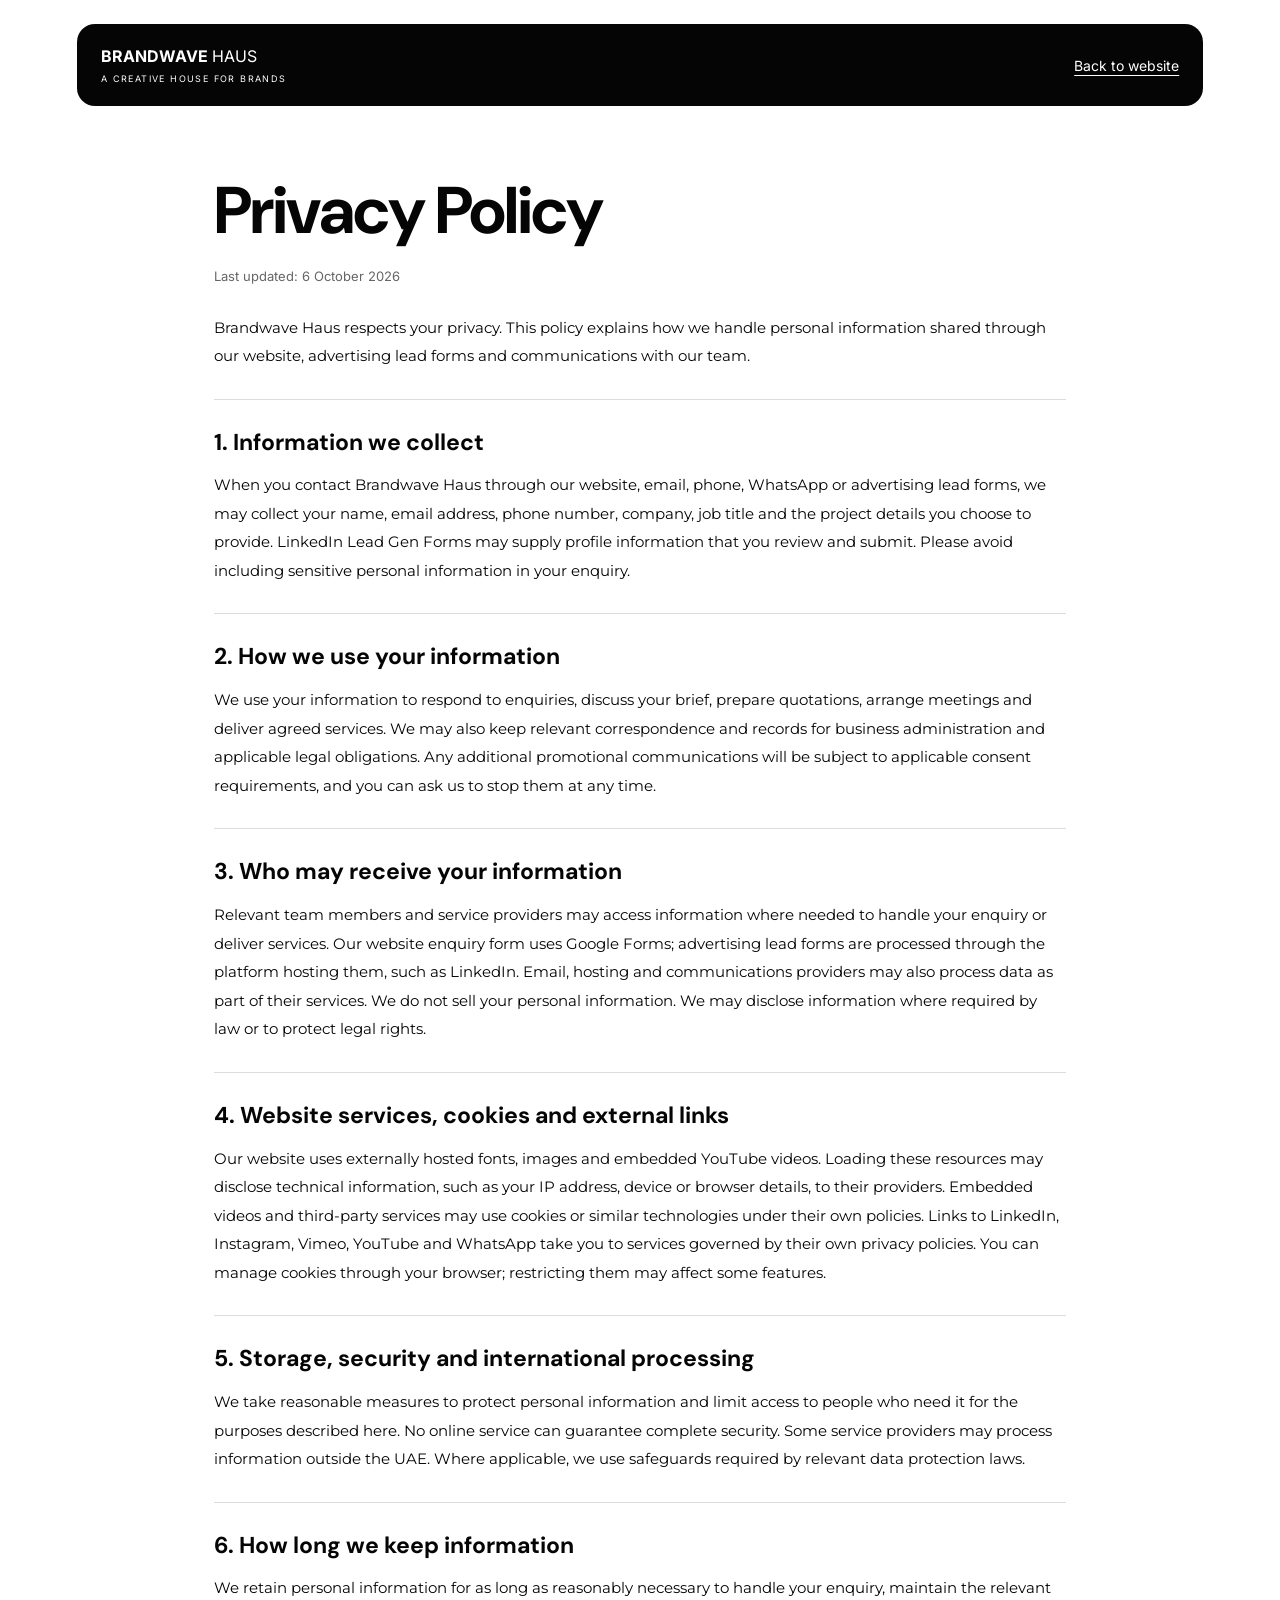
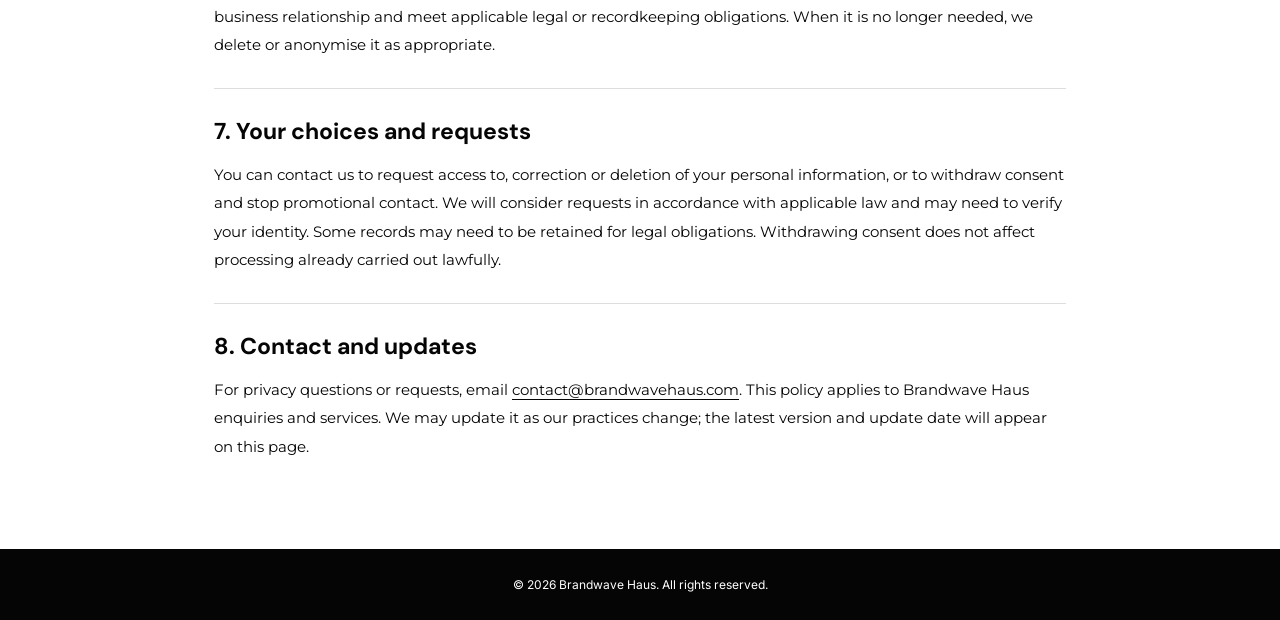
==== index.html @ ccf9bdff "Add files via upload" ====
<!DOCTYPE html><html lang="en"><head><meta charset="utf-8"><meta name="viewport" content="width=device-width,initial-scale=1"><meta name="description" content="How Brandwave Haus handles website enquiries and advertising lead form information."><meta name="referrer" content="strict-origin-when-cross-origin"><title>Privacy Policy | Brandwave Haus</title><link rel="canonical" href="https://www.brandwavehaus.com/privacy-policy/"><link href="https://fonts.googleapis.com/css2?family=DM+Sans:wght@400;500;700&family=Inter:wght@400;500&family=Montserrat:wght@400&display=swap" rel="stylesheet"><style>*{box-sizing:border-box}body{margin:0;background:#fff;color:#050505;font-family:Montserrat,Arial,sans-serif}header{padding:24px clamp(20px,6vw,100px)}.bar{display:flex;justify-content:space-between;align-items:center;gap:20px;background:#050505;color:white;border-radius:18px;padding:22px 24px}a{color:inherit;text-underline-offset:4px}a:focus-visible{outline:2px solid currentColor;outline-offset:5px}.brand{text-decoration:none;font-family:Inter,Arial,sans-serif;white-space:nowrap}.tag{display:block;font-size:9px;letter-spacing:1.4px;margin-top:7px}.back{font:400 14px Inter,Arial,sans-serif}main{max-width:900px;padding:45px 24px 70px;margin:auto}h1,h2{font-family:'DM Sans',Arial,sans-serif}h1{font-size:clamp(38px,7vw,66px);line-height:1.1;margin:0 0 20px;letter-spacing:-2px}h2{font-size:23px;line-height:1.3;margin:0 0 14px}p{font-size:15px;line-height:1.9;margin:0 0 18px}.date{font:400 13px Inter,Arial,sans-serif;color:#666;margin-bottom:30px}section{border-top:1px solid #ddd;padding-top:28px;margin-top:28px}footer{background:#050505;color:white;padding:28px 24px;text-align:center;font:400 12px Inter,Arial,sans-serif}@media(max-width:480px){.bar{padding:18px 16px;align-items:flex-start}.brand{font-size:14px}.tag{font-size:7px;letter-spacing:.6px}.back{font-size:12px;max-width:70px}main{padding-top:30px}h2{font-size:21px}}</style></head><body><header><div class="bar"><a class="brand" href="/"><strong>BRANDWAVE</strong> HAUS<span class="tag">A CREATIVE HOUSE FOR BRANDS</span></a><a class="back" href="/">Back to website</a></div></header><main><h1>Privacy Policy</h1><p class="date">Last updated: 6 October 2026</p><p>Brandwave Haus respects your privacy. This policy explains how we handle personal information shared through our website, advertising lead forms and communications with our team.</p><section><h2>1. Information we collect</h2><p>When you contact Brandwave Haus through our website, email, phone, WhatsApp or advertising lead forms, we may collect your name, email address, phone number, company, job title and the project details you choose to provide. LinkedIn Lead Gen Forms may supply profile information that you review and submit. Please avoid including sensitive personal information in your enquiry.</p></section>
<section><h2>2. How we use your information</h2><p>We use your information to respond to enquiries, discuss your brief, prepare quotations, arrange meetings and deliver agreed services. We may also keep relevant correspondence and records for business administration and applicable legal obligations. Any additional promotional communications will be subject to applicable consent requirements, and you can ask us to stop them at any time.</p></section>
<section><h2>3. Who may receive your information</h2><p>Relevant team members and service providers may access information where needed to handle your enquiry or deliver services. Our website enquiry form uses Google Forms; advertising lead forms are processed through the platform hosting them, such as LinkedIn. Email, hosting and communications providers may also process data as part of their services. We do not sell your personal information. We may disclose information where required by law or to protect legal rights.</p></section>
<section><h2>4. Website services, cookies and external links</h2><p>Our website uses externally hosted fonts, images and embedded YouTube videos. Loading these resources may disclose technical information, such as your IP address, device or browser details, to their providers. Embedded videos and third-party services may use cookies or similar technologies under their own policies. Links to LinkedIn, Instagram, Vimeo, YouTube and WhatsApp take you to services governed by their own privacy policies. You can manage cookies through your browser; restricting them may affect some features.</p></section>
<section><h2>5. Storage, security and international processing</h2><p>We take reasonable measures to protect personal information and limit access to people who need it for the purposes described here. No online service can guarantee complete security. Some service providers may process information outside the UAE. Where applicable, we use safeguards required by relevant data protection laws.</p></section>
<section><h2>6. How long we keep information</h2><p>We retain personal information for as long as reasonably necessary to handle your enquiry, maintain the relevant business relationship and meet applicable legal or recordkeeping obligations. When it is no longer needed, we delete or anonymise it as appropriate.</p></section>
<section><h2>7. Your choices and requests</h2><p>You can contact us to request access to, correction or deletion of your personal information, or to withdraw consent and stop promotional contact. We will consider requests in accordance with applicable law and may need to verify your identity. Some records may need to be retained for legal obligations. Withdrawing consent does not affect processing already carried out lawfully.</p></section>
<section><h2>8. Contact and updates</h2><p>For privacy questions or requests, email <a href="mailto:contact@brandwavehaus.com">contact@brandwavehaus.com</a>. This policy applies to Brandwave Haus enquiries and services. We may update it as our practices change; the latest version and update date will appear on this page.</p></section></main><footer>© 2026 Brandwave Haus. All rights reserved.</footer></body></html>
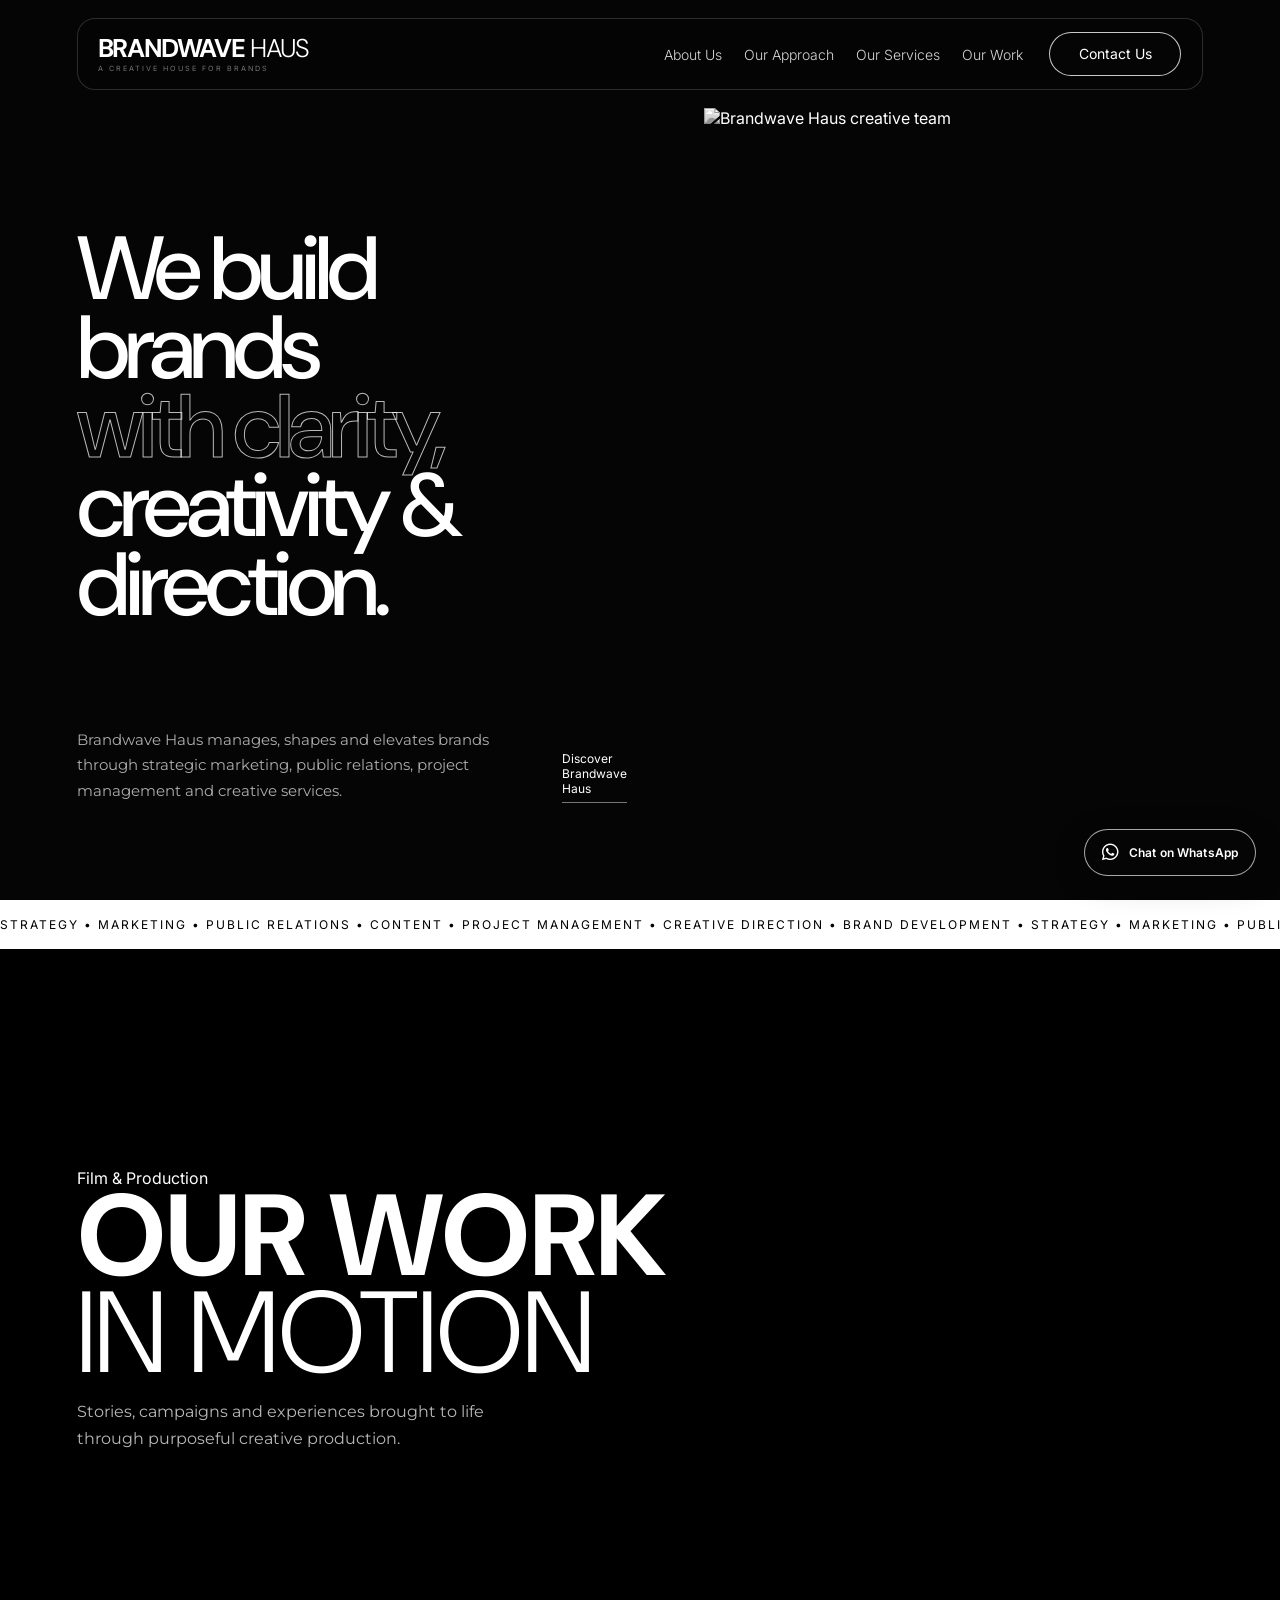
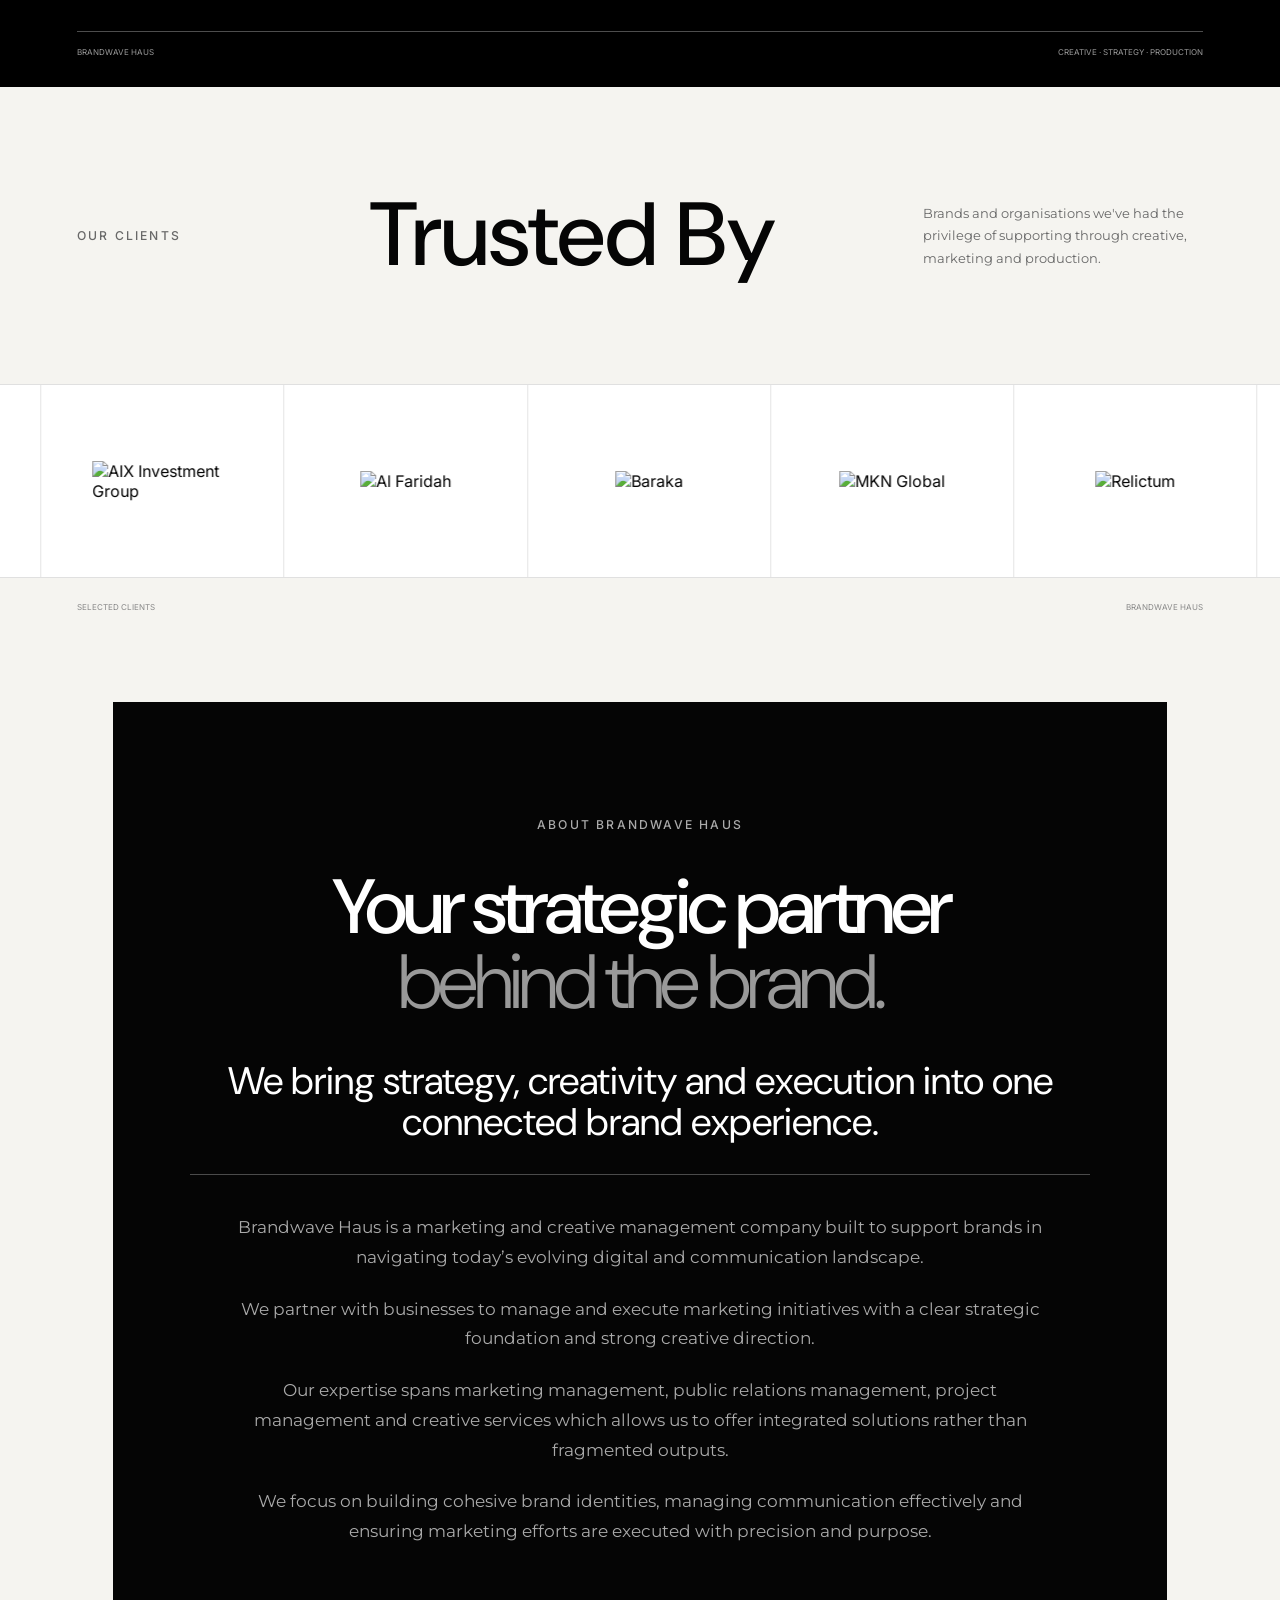
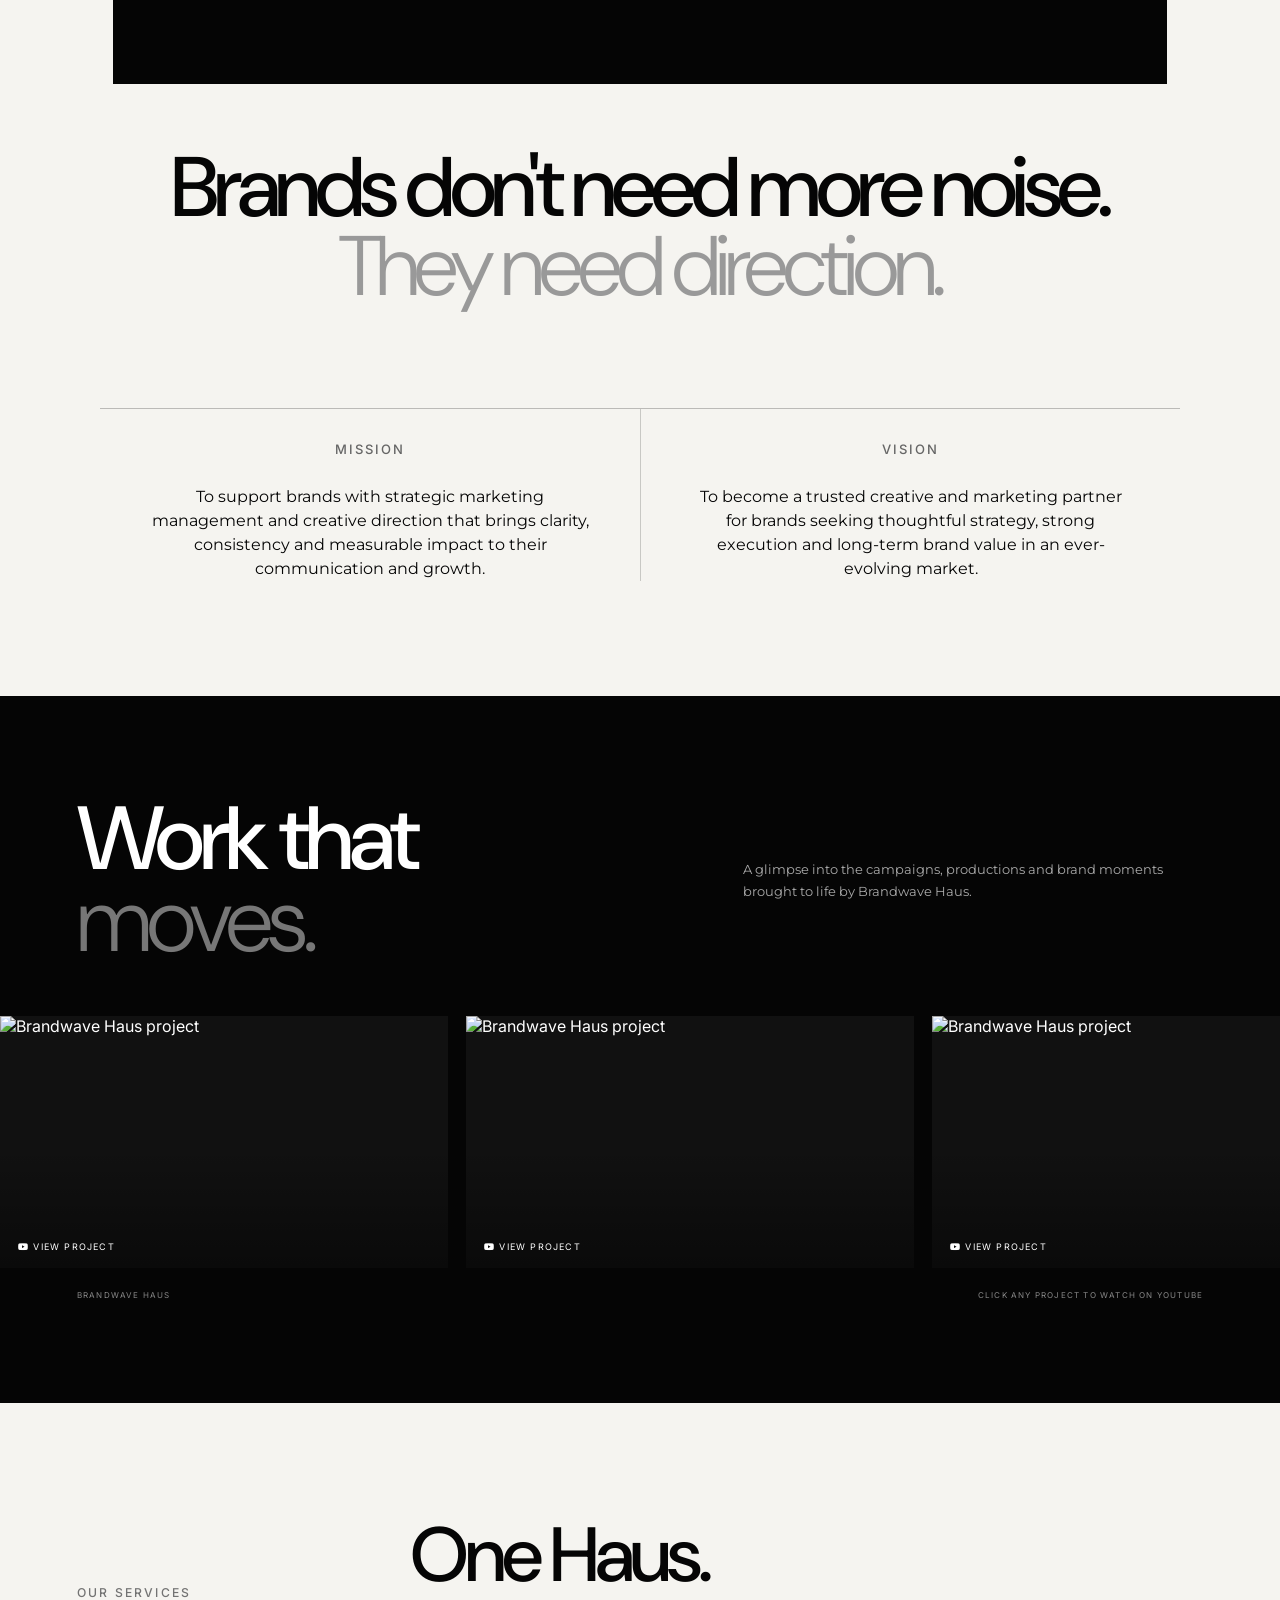
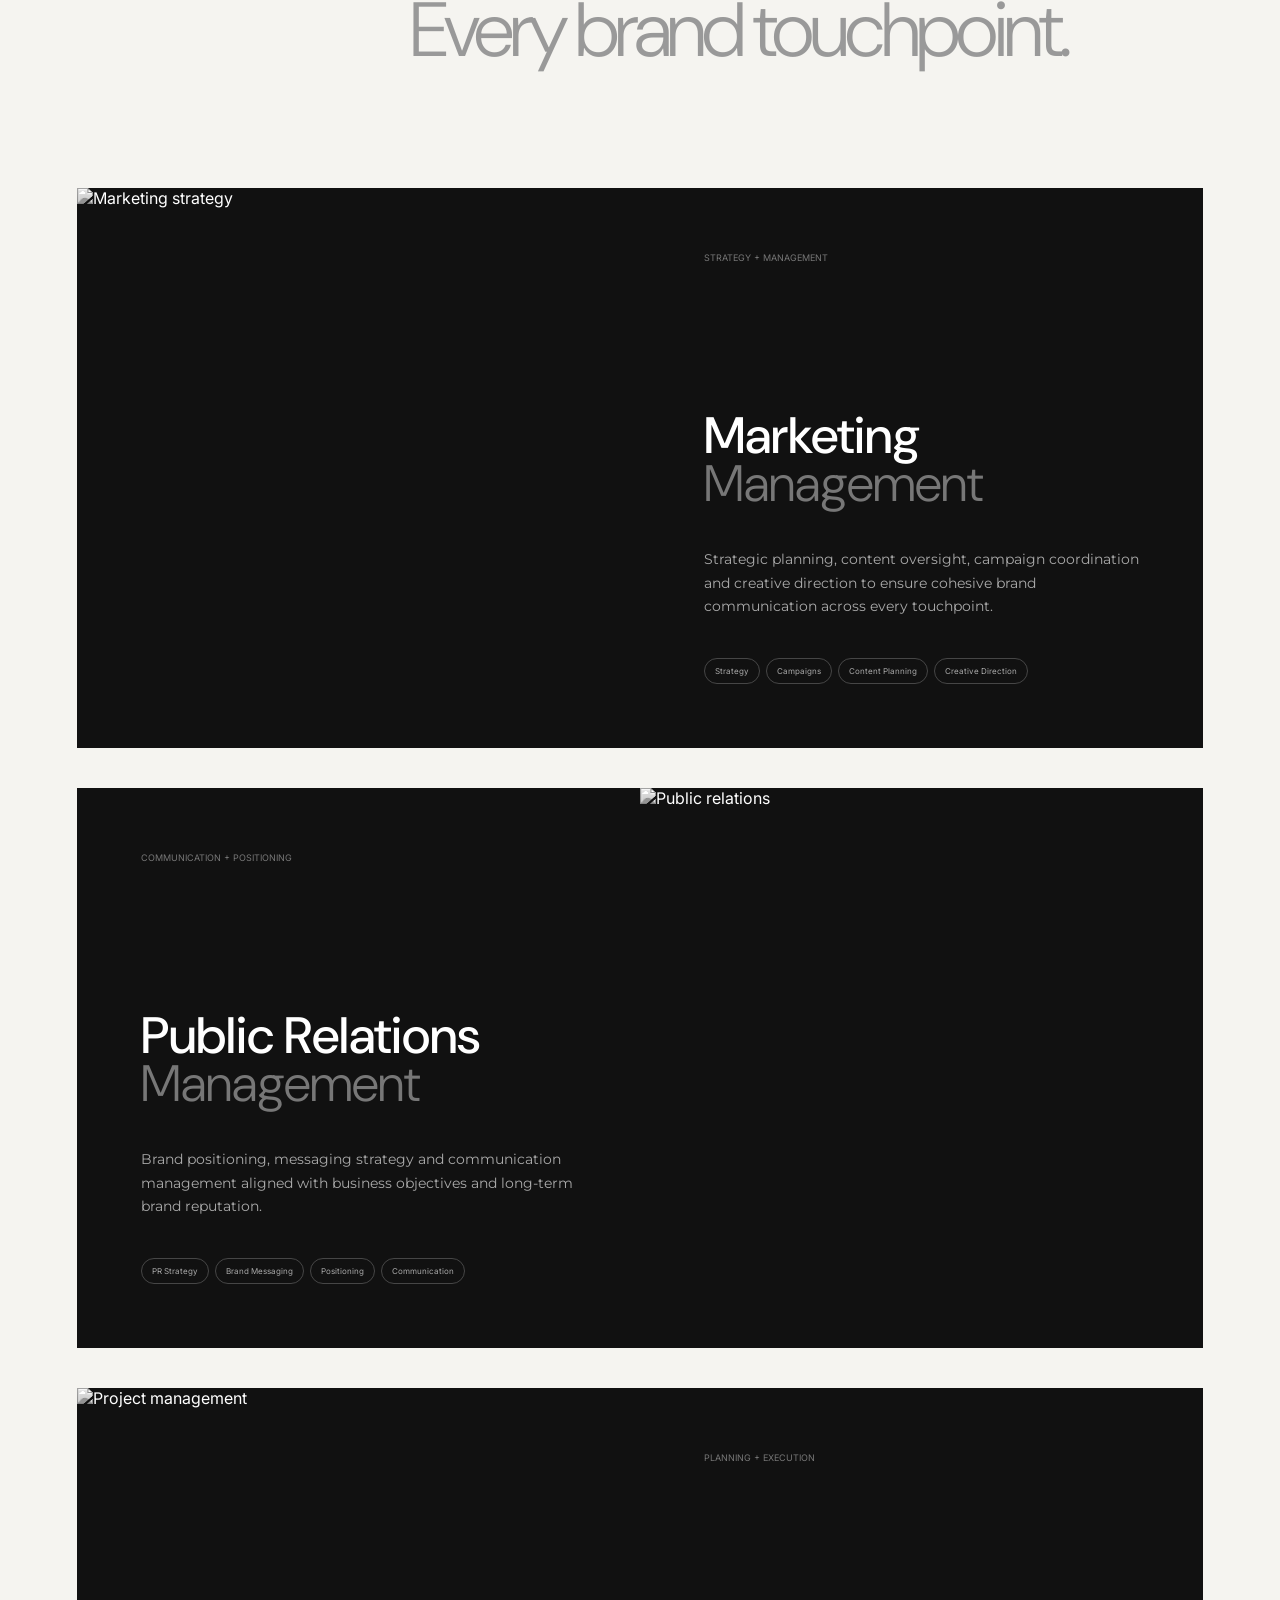
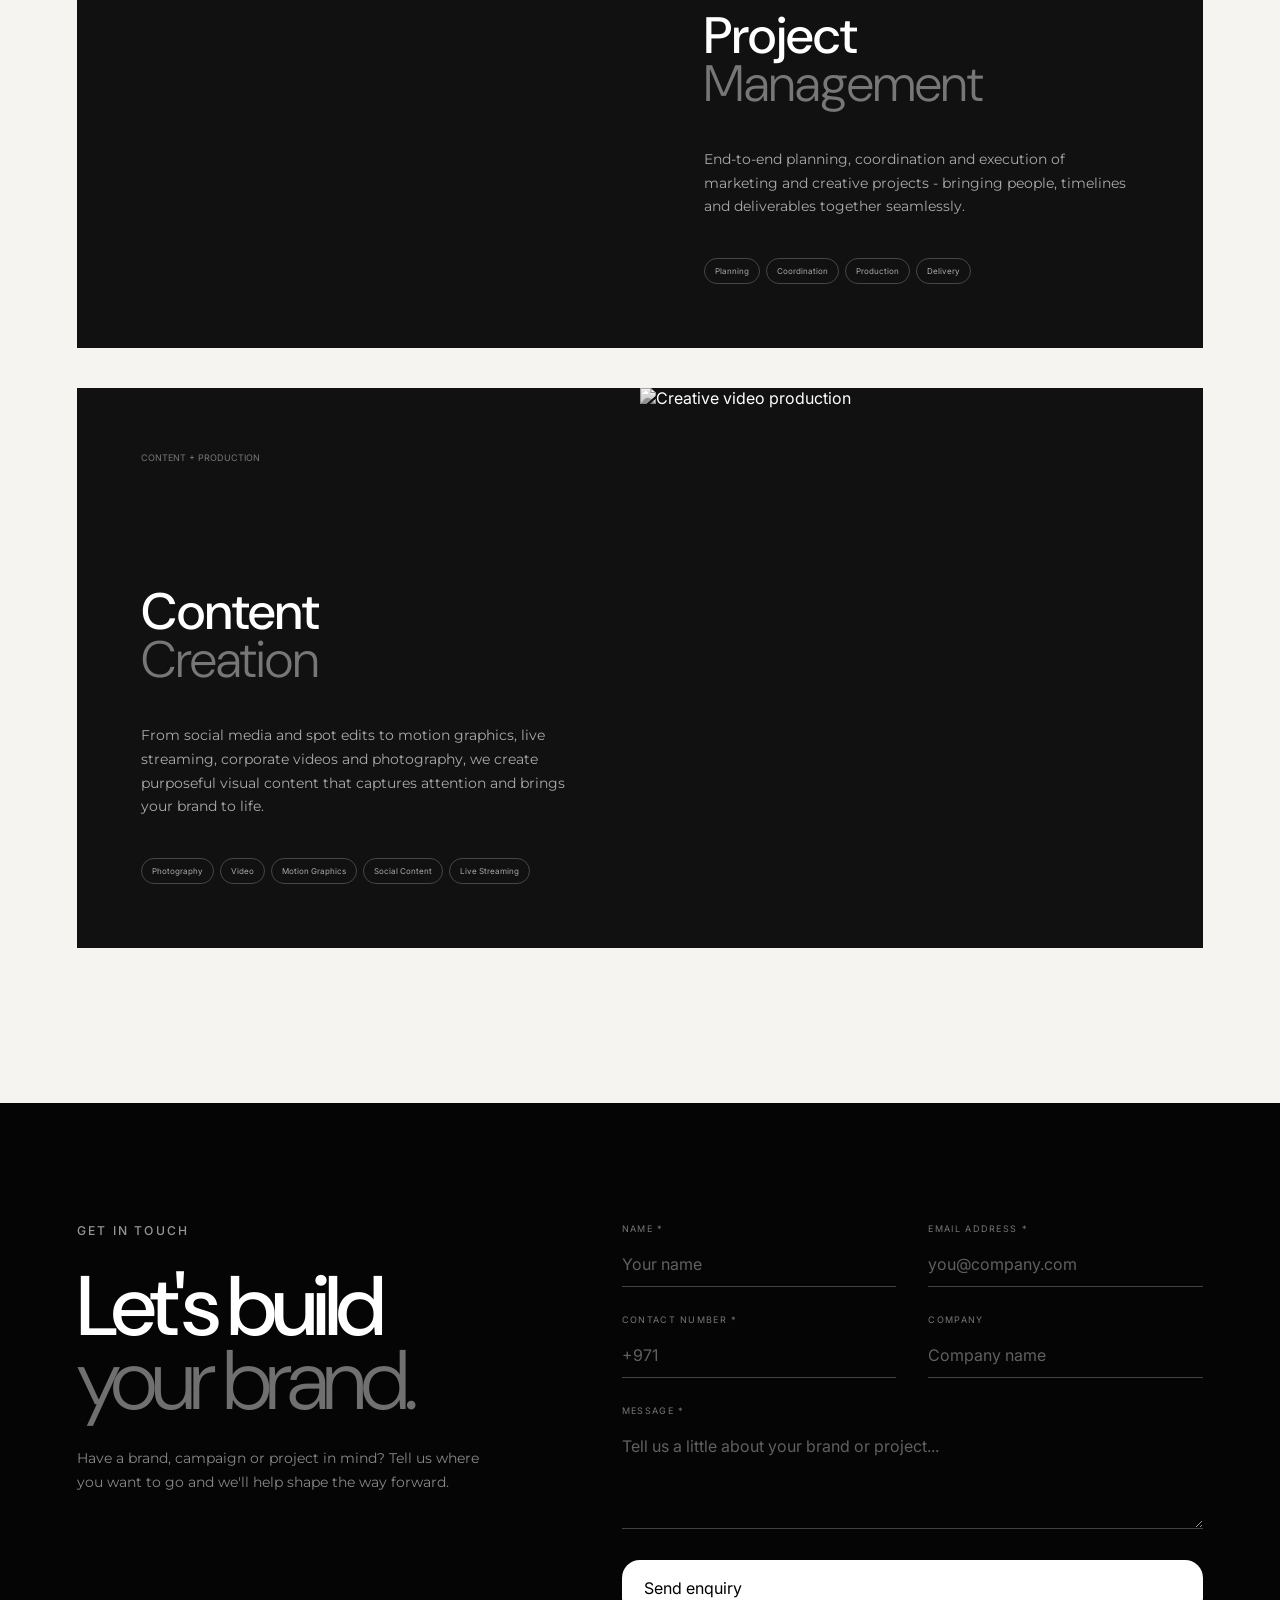
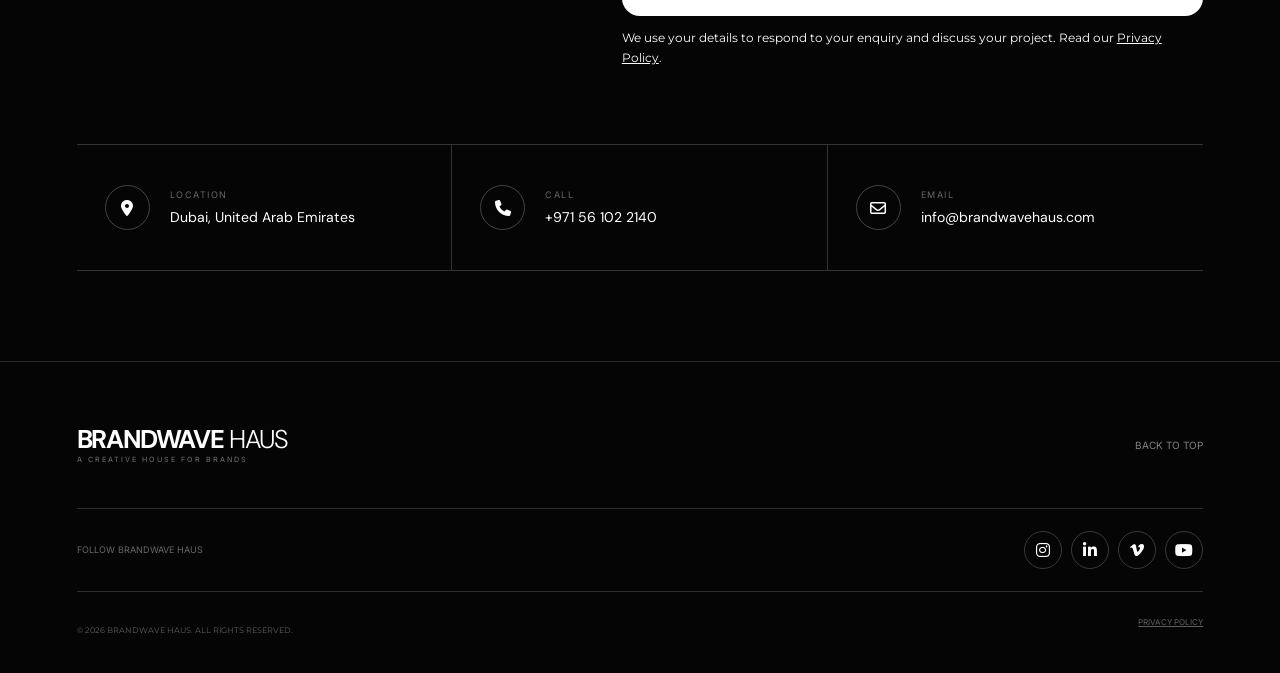
==== commit 4ec881d7: "Add files via upload" ====
--- a/index.html
+++ b/index.html
@@ -1,8 +1,1776 @@
-<!DOCTYPE html><html lang="en"><head><meta charset="utf-8"><meta name="viewport" content="width=device-width,initial-scale=1"><meta name="description" content="How Brandwave Haus handles website enquiries and advertising lead form information."><meta name="referrer" content="strict-origin-when-cross-origin"><title>Privacy Policy | Brandwave Haus</title><link rel="canonical" href="https://www.brandwavehaus.com/privacy-policy/"><link href="https://fonts.googleapis.com/css2?family=DM+Sans:wght@400;500;700&family=Inter:wght@400;500&family=Montserrat:wght@400&display=swap" rel="stylesheet"><style>*{box-sizing:border-box}body{margin:0;background:#fff;color:#050505;font-family:Montserrat,Arial,sans-serif}header{padding:24px clamp(20px,6vw,100px)}.bar{display:flex;justify-content:space-between;align-items:center;gap:20px;background:#050505;color:white;border-radius:18px;padding:22px 24px}a{color:inherit;text-underline-offset:4px}a:focus-visible{outline:2px solid currentColor;outline-offset:5px}.brand{text-decoration:none;font-family:Inter,Arial,sans-serif;white-space:nowrap}.tag{display:block;font-size:9px;letter-spacing:1.4px;margin-top:7px}.back{font:400 14px Inter,Arial,sans-serif}main{max-width:900px;padding:45px 24px 70px;margin:auto}h1,h2{font-family:'DM Sans',Arial,sans-serif}h1{font-size:clamp(38px,7vw,66px);line-height:1.1;margin:0 0 20px;letter-spacing:-2px}h2{font-size:23px;line-height:1.3;margin:0 0 14px}p{font-size:15px;line-height:1.9;margin:0 0 18px}.date{font:400 13px Inter,Arial,sans-serif;color:#666;margin-bottom:30px}section{border-top:1px solid #ddd;padding-top:28px;margin-top:28px}footer{background:#050505;color:white;padding:28px 24px;text-align:center;font:400 12px Inter,Arial,sans-serif}@media(max-width:480px){.bar{padding:18px 16px;align-items:flex-start}.brand{font-size:14px}.tag{font-size:7px;letter-spacing:.6px}.back{font-size:12px;max-width:70px}main{padding-top:30px}h2{font-size:21px}}</style></head><body><header><div class="bar"><a class="brand" href="/"><strong>BRANDWAVE</strong> HAUS<span class="tag">A CREATIVE HOUSE FOR BRANDS</span></a><a class="back" href="/">Back to website</a></div></header><main><h1>Privacy Policy</h1><p class="date">Last updated: 6 October 2026</p><p>Brandwave Haus respects your privacy. This policy explains how we handle personal information shared through our website, advertising lead forms and communications with our team.</p><section><h2>1. Information we collect</h2><p>When you contact Brandwave Haus through our website, email, phone, WhatsApp or advertising lead forms, we may collect your name, email address, phone number, company, job title and the project details you choose to provide. LinkedIn Lead Gen Forms may supply profile information that you review and submit. Please avoid including sensitive personal information in your enquiry.</p></section>
-<section><h2>2. How we use your information</h2><p>We use your information to respond to enquiries, discuss your brief, prepare quotations, arrange meetings and deliver agreed services. We may also keep relevant correspondence and records for business administration and applicable legal obligations. Any additional promotional communications will be subject to applicable consent requirements, and you can ask us to stop them at any time.</p></section>
-<section><h2>3. Who may receive your information</h2><p>Relevant team members and service providers may access information where needed to handle your enquiry or deliver services. Our website enquiry form uses Google Forms; advertising lead forms are processed through the platform hosting them, such as LinkedIn. Email, hosting and communications providers may also process data as part of their services. We do not sell your personal information. We may disclose information where required by law or to protect legal rights.</p></section>
-<section><h2>4. Website services, cookies and external links</h2><p>Our website uses externally hosted fonts, images and embedded YouTube videos. Loading these resources may disclose technical information, such as your IP address, device or browser details, to their providers. Embedded videos and third-party services may use cookies or similar technologies under their own policies. Links to LinkedIn, Instagram, Vimeo, YouTube and WhatsApp take you to services governed by their own privacy policies. You can manage cookies through your browser; restricting them may affect some features.</p></section>
-<section><h2>5. Storage, security and international processing</h2><p>We take reasonable measures to protect personal information and limit access to people who need it for the purposes described here. No online service can guarantee complete security. Some service providers may process information outside the UAE. Where applicable, we use safeguards required by relevant data protection laws.</p></section>
-<section><h2>6. How long we keep information</h2><p>We retain personal information for as long as reasonably necessary to handle your enquiry, maintain the relevant business relationship and meet applicable legal or recordkeeping obligations. When it is no longer needed, we delete or anonymise it as appropriate.</p></section>
-<section><h2>7. Your choices and requests</h2><p>You can contact us to request access to, correction or deletion of your personal information, or to withdraw consent and stop promotional contact. We will consider requests in accordance with applicable law and may need to verify your identity. Some records may need to be retained for legal obligations. Withdrawing consent does not affect processing already carried out lawfully.</p></section>
-<section><h2>8. Contact and updates</h2><p>For privacy questions or requests, email <a href="mailto:contact@brandwavehaus.com">contact@brandwavehaus.com</a>. This policy applies to Brandwave Haus enquiries and services. We may update it as our practices change; the latest version and update date will appear on this page.</p></section></main><footer>© 2026 Brandwave Haus. All rights reserved.</footer></body></html>+<!DOCTYPE html>
+<html lang="en">
+
+  <head>
+    <meta charset="UTF-8">
+    <title>Brandwave Haus | A Creative House for Brands</title>
+    <meta name="viewport" content="width=device-width, initial-scale=1">
+    <meta name="referrer" content="strict-origin-when-cross-origin">
+    <meta name="description" content="Brandwave Haus brings strategic marketing, public relations, project management and creative production together in Dubai.">
+    <link rel="stylesheet" href="./style.css">
+
+  </head>
+    
+  <body>
+  <!-- =========================================================
+     BRANDWAVE HAUS
+     UPDATED FLOW
+========================================================= -->
+
+<link
+  rel="stylesheet"
+  href="https://cdnjs.cloudflare.com/ajax/libs/font-awesome/6.7.2/css/all.min.css"
+/>
+
+<link rel="preconnect" href="https://fonts.googleapis.com">
+<link rel="preconnect" href="https://fonts.gstatic.com" crossorigin>
+
+<link
+  href="https://fonts.googleapis.com/css2?family=DM+Sans:wght@300;400;500;600;700&family=Inter:wght@300;400;500;600&family=Montserrat:wght@300;400;700&display=swap"
+  rel="stylesheet"
+/>
+
+
+<header class="site-header">
+
+  <div class="nav-shell">
+
+    <a class="brand" href="#home">
+
+      <span class="brand-name">
+        <strong>BRANDWAVE</strong>
+        <span>HAUS</span>
+      </span>
+
+      <span class="brand-tagline">
+        A CREATIVE HOUSE FOR BRANDS
+      </span>
+
+    </a>
+
+
+    <input
+      type="checkbox"
+      id="nav-toggle"
+      class="nav-toggle"
+    >
+
+
+    <label
+      for="nav-toggle"
+      class="nav-button" role="button" tabindex="0" aria-label="Toggle navigation" aria-controls="main-navigation" aria-expanded="false"
+    >
+      <span></span>
+      <span></span>
+    </label>
+
+
+    <nav class="main-nav" id="main-navigation" aria-label="Main navigation">
+
+      <a href="#about">About Us</a>
+      <a href="#approach">Our Approach</a>
+      <a href="#services">Our Services</a>
+      <a href="#work">Our Work</a>
+
+      <a href="#contact" class="nav-cta">
+        Contact Us
+      </a>
+
+    </nav>
+
+  </div>
+
+</header>
+
+
+<main>
+
+
+<!-- =========================================================
+     HERO
+========================================================= -->
+
+<section class="hero" id="home">
+
+  <div class="hero-grid">
+
+    <div class="hero-copy">
+
+      <h1>
+
+        We build brands
+
+        <span class="outline-word">
+          with clarity,
+        </span>
+
+        creativity & direction.
+
+      </h1>
+
+
+      <div class="hero-bottom">
+
+        <p>
+          Brandwave Haus manages, shapes and elevates brands
+          through strategic marketing, public relations,
+          project management and creative services.
+        </p>
+
+
+        <a href="#about" class="text-link">
+          Discover Brandwave Haus
+        </a>
+
+      </div>
+
+    </div>
+
+
+    <div class="hero-visual">
+
+      <img
+        src="https://user34551.na.imgto.link/public/20260921/screenshot-2026-09-09-at-3-56-36-pm.avif"
+        alt="Brandwave Haus creative team"
+      >
+
+
+      
+
+    </div>
+
+  </div>
+
+
+  <div class="hero-marquee">
+
+    <div class="marquee-track">
+
+      STRATEGY • MARKETING • PUBLIC RELATIONS • CONTENT •
+      PROJECT MANAGEMENT • CREATIVE DIRECTION • BRAND DEVELOPMENT •
+      STRATEGY • MARKETING • PUBLIC RELATIONS • CONTENT •
+      PROJECT MANAGEMENT • CREATIVE DIRECTION • BRAND DEVELOPMENT •
+
+    </div>
+
+  </div>
+
+</section>
+
+
+<!-- =========================================================
+     WORK THAT MOVES
+========================================================= -->
+
+<section class="youtube-showcase" id="work-that-moves">
+
+  <div class="youtube-showcase-heading">
+
+    <div>
+
+      <h2>
+        Work that
+        <span>moves.</span>
+      </h2>
+
+    </div>
+
+
+    <p>
+      A glimpse into the campaigns, productions and brand
+      moments brought to life by Brandwave Haus.
+    </p>
+
+  </div>
+
+
+  <div class="youtube-carousel">
+
+    <div class="youtube-track">
+
+
+      <a
+        class="youtube-card"
+        href="https://www.youtube.com/watch?v=s_jIQGgLkqw"
+        target="_blank"
+        rel="noopener noreferrer"
+      >
+        <img
+          src="https://i.ytimg.com/vi/s_jIQGgLkqw/maxresdefault.jpg"
+          alt="Brandwave Haus project"
+        >
+        <span class="youtube-play-hint">
+          <i class="fa-brands fa-youtube"></i>
+          View Project
+        </span>
+      </a>
+
+
+      <a
+        class="youtube-card"
+        href="https://www.youtube.com/watch?v=k8FMybLJoVU"
+        target="_blank"
+        rel="noopener noreferrer"
+      >
+        <img
+          src="https://i.ytimg.com/vi/k8FMybLJoVU/maxresdefault.jpg"
+          alt="Brandwave Haus project"
+        >
+        <span class="youtube-play-hint">
+          <i class="fa-brands fa-youtube"></i>
+          View Project
+        </span>
+      </a>
+
+
+      <a
+        class="youtube-card"
+        href="https://www.youtube.com/watch?v=SzWGiMlw9vs"
+        target="_blank"
+        rel="noopener noreferrer"
+      >
+        <img
+          src="https://i.ytimg.com/vi/SzWGiMlw9vs/maxresdefault.jpg"
+          alt="Brandwave Haus project"
+        >
+        <span class="youtube-play-hint">
+          <i class="fa-brands fa-youtube"></i>
+          View Project
+        </span>
+      </a>
+
+
+      <a
+        class="youtube-card"
+        href="https://www.youtube.com/watch?v=hh5cMMWTzuU"
+        target="_blank"
+        rel="noopener noreferrer"
+      >
+        <img
+          src="https://i.ytimg.com/vi/hh5cMMWTzuU/maxresdefault.jpg"
+          alt="Brandwave Haus project"
+        >
+        <span class="youtube-play-hint">
+          <i class="fa-brands fa-youtube"></i>
+          View Project
+        </span>
+      </a>
+
+
+      <a
+        class="youtube-card"
+        href="https://www.youtube.com/watch?v=u1WVA97LZF8"
+        target="_blank"
+        rel="noopener noreferrer"
+      >
+        <img
+          src="https://i.ytimg.com/vi/u1WVA97LZF8/maxresdefault.jpg"
+          alt="Brandwave Haus project"
+        >
+        <span class="youtube-play-hint">
+          <i class="fa-brands fa-youtube"></i>
+          View Project
+        </span>
+      </a>
+
+
+      <a
+        class="youtube-card"
+        href="https://www.youtube.com/watch?v=9B4umKSk0-g"
+        target="_blank"
+        rel="noopener noreferrer"
+      >
+        <img
+          src="https://i.ytimg.com/vi/9B4umKSk0-g/maxresdefault.jpg"
+          alt="Brandwave Haus project"
+        >
+        <span class="youtube-play-hint">
+          <i class="fa-brands fa-youtube"></i>
+          View Project
+        </span>
+      </a>
+
+
+      <a
+        class="youtube-card"
+        href="https://www.youtube.com/watch?v=O3Q0_q4TSXM"
+        target="_blank"
+        rel="noopener noreferrer"
+      >
+        <img
+          src="https://i.ytimg.com/vi/O3Q0_q4TSXM/maxresdefault.jpg"
+          alt="Brandwave Haus project"
+        >
+        <span class="youtube-play-hint">
+          <i class="fa-brands fa-youtube"></i>
+          View Project
+        </span>
+      </a>
+
+
+      <a
+        class="youtube-card"
+        href="https://www.youtube.com/watch?v=6zsE9mH-yyk"
+        target="_blank"
+        rel="noopener noreferrer"
+      >
+        <img
+          src="https://i.ytimg.com/vi/6zsE9mH-yyk/maxresdefault.jpg"
+          alt="Brandwave Haus project"
+        >
+        <span class="youtube-play-hint">
+          <i class="fa-brands fa-youtube"></i>
+          View Project
+        </span>
+      </a>
+
+
+      <a
+        class="youtube-card"
+        href="https://www.youtube.com/watch?v=E7znSK4I4a8"
+        target="_blank"
+        rel="noopener noreferrer"
+      >
+        <img
+          src="https://i.ytimg.com/vi/E7znSK4I4a8/maxresdefault.jpg"
+          alt="Brandwave Haus project"
+        >
+        <span class="youtube-play-hint">
+          <i class="fa-brands fa-youtube"></i>
+          View Project
+        </span>
+      </a>
+
+
+      <a
+        class="youtube-card"
+        href="https://www.youtube.com/watch?v=xXkGI9s5FR0"
+        target="_blank"
+        rel="noopener noreferrer"
+      >
+        <img
+          src="https://i.ytimg.com/vi/xXkGI9s5FR0/maxresdefault.jpg"
+          alt="Brandwave Haus project"
+        >
+        <span class="youtube-play-hint">
+          <i class="fa-brands fa-youtube"></i>
+          View Project
+        </span>
+      </a>
+
+
+      <a
+        class="youtube-card"
+        href="https://www.youtube.com/watch?v=kxy9eNbpNic"
+        target="_blank"
+        rel="noopener noreferrer"
+      >
+        <img
+          src="https://i.ytimg.com/vi/kxy9eNbpNic/maxresdefault.jpg"
+          alt="Brandwave Haus project"
+        >
+        <span class="youtube-play-hint">
+          <i class="fa-brands fa-youtube"></i>
+          View Project
+        </span>
+      </a>
+
+
+      <a
+        class="youtube-card"
+        href="https://www.youtube.com/watch?v=hyvojaX4d4w"
+        target="_blank"
+        rel="noopener noreferrer"
+      >
+        <img
+          src="https://i.ytimg.com/vi/hyvojaX4d4w/maxresdefault.jpg"
+          alt="Brandwave Haus project"
+        >
+        <span class="youtube-play-hint">
+          <i class="fa-brands fa-youtube"></i>
+          View Project
+        </span>
+      </a>
+
+
+
+      <!-- DUPLICATE SET FOR SEAMLESS LOOP -->
+
+
+      <a
+        class="youtube-card"
+        href="https://www.youtube.com/watch?v=s_jIQGgLkqw"
+        target="_blank"
+        aria-hidden="true" tabindex="-1" rel="noopener noreferrer"
+      >
+        <img
+          src="https://i.ytimg.com/vi/s_jIQGgLkqw/maxresdefault.jpg"
+          alt=""
+        >
+        <span class="youtube-play-hint">
+          <i class="fa-brands fa-youtube"></i>
+          View Project
+        </span>
+      </a>
+
+
+      <a
+        class="youtube-card"
+        href="https://www.youtube.com/watch?v=k8FMybLJoVU"
+        target="_blank"
+        aria-hidden="true" tabindex="-1" rel="noopener noreferrer"
+      >
+        <img
+          src="https://i.ytimg.com/vi/k8FMybLJoVU/maxresdefault.jpg"
+          alt=""
+        >
+        <span class="youtube-play-hint">
+          <i class="fa-brands fa-youtube"></i>
+          View Project
+        </span>
+      </a>
+
+
+      <a
+        class="youtube-card"
+        href="https://www.youtube.com/watch?v=SzWGiMlw9vs"
+        target="_blank"
+        aria-hidden="true" tabindex="-1" rel="noopener noreferrer"
+      >
+        <img
+          src="https://i.ytimg.com/vi/SzWGiMlw9vs/maxresdefault.jpg"
+          alt=""
+        >
+        <span class="youtube-play-hint">
+          <i class="fa-brands fa-youtube"></i>
+          View Project
+        </span>
+      </a>
+
+
+      <a
+        class="youtube-card"
+        href="https://www.youtube.com/watch?v=hh5cMMWTzuU"
+        target="_blank"
+        aria-hidden="true" tabindex="-1" rel="noopener noreferrer"
+      >
+        <img
+          src="https://i.ytimg.com/vi/hh5cMMWTzuU/maxresdefault.jpg"
+          alt=""
+        >
+        <span class="youtube-play-hint">
+          <i class="fa-brands fa-youtube"></i>
+          View Project
+        </span>
+      </a>
+
+
+      <a
+        class="youtube-card"
+        href="https://www.youtube.com/watch?v=u1WVA97LZF8"
+        target="_blank"
+        aria-hidden="true" tabindex="-1" rel="noopener noreferrer"
+      >
+        <img
+          src="https://i.ytimg.com/vi/u1WVA97LZF8/maxresdefault.jpg"
+          alt=""
+        >
+        <span class="youtube-play-hint">
+          <i class="fa-brands fa-youtube"></i>
+          View Project
+        </span>
+      </a>
+
+
+      <a
+        class="youtube-card"
+        href="https://www.youtube.com/watch?v=9B4umKSk0-g"
+        target="_blank"
+        aria-hidden="true" tabindex="-1" rel="noopener noreferrer"
+      >
+        <img
+          src="https://i.ytimg.com/vi/9B4umKSk0-g/maxresdefault.jpg"
+          alt=""
+        >
+        <span class="youtube-play-hint">
+          <i class="fa-brands fa-youtube"></i>
+          View Project
+        </span>
+      </a>
+
+
+      <a
+        class="youtube-card"
+        href="https://www.youtube.com/watch?v=O3Q0_q4TSXM"
+        target="_blank"
+        aria-hidden="true" tabindex="-1" rel="noopener noreferrer"
+      >
+        <img
+          src="https://i.ytimg.com/vi/O3Q0_q4TSXM/maxresdefault.jpg"
+          alt=""
+        >
+        <span class="youtube-play-hint">
+          <i class="fa-brands fa-youtube"></i>
+          View Project
+        </span>
+      </a>
+
+
+      <a
+        class="youtube-card"
+        href="https://www.youtube.com/watch?v=6zsE9mH-yyk"
+        target="_blank"
+        aria-hidden="true" tabindex="-1" rel="noopener noreferrer"
+      >
+        <img
+          src="https://i.ytimg.com/vi/6zsE9mH-yyk/maxresdefault.jpg"
+          alt=""
+        >
+        <span class="youtube-play-hint">
+          <i class="fa-brands fa-youtube"></i>
+          View Project
+        </span>
+      </a>
+
+
+      <a
+        class="youtube-card"
+        href="https://www.youtube.com/watch?v=E7znSK4I4a8"
+        target="_blank"
+        aria-hidden="true" tabindex="-1" rel="noopener noreferrer"
+      >
+        <img
+          src="https://i.ytimg.com/vi/E7znSK4I4a8/maxresdefault.jpg"
+          alt=""
+        >
+        <span class="youtube-play-hint">
+          <i class="fa-brands fa-youtube"></i>
+          View Project
+        </span>
+      </a>
+
+
+      <a
+        class="youtube-card"
+        href="https://www.youtube.com/watch?v=xXkGI9s5FR0"
+        target="_blank"
+        aria-hidden="true" tabindex="-1" rel="noopener noreferrer"
+      >
+        <img
+          src="https://i.ytimg.com/vi/xXkGI9s5FR0/maxresdefault.jpg"
+          alt=""
+        >
+        <span class="youtube-play-hint">
+          <i class="fa-brands fa-youtube"></i>
+          View Project
+        </span>
+      </a>
+
+
+      <a
+        class="youtube-card"
+        href="https://www.youtube.com/watch?v=kxy9eNbpNic"
+        target="_blank"
+        aria-hidden="true" tabindex="-1" rel="noopener noreferrer"
+      >
+        <img
+          src="https://i.ytimg.com/vi/kxy9eNbpNic/maxresdefault.jpg"
+          alt=""
+        >
+        <span class="youtube-play-hint">
+          <i class="fa-brands fa-youtube"></i>
+          View Project
+        </span>
+      </a>
+
+
+      <a
+        class="youtube-card"
+        href="https://www.youtube.com/watch?v=hyvojaX4d4w"
+        target="_blank"
+        aria-hidden="true" tabindex="-1" rel="noopener noreferrer"
+      >
+        <img
+          src="https://i.ytimg.com/vi/hyvojaX4d4w/maxresdefault.jpg"
+          alt=""
+        >
+        <span class="youtube-play-hint">
+          <i class="fa-brands fa-youtube"></i>
+          View Project
+        </span>
+      </a>
+
+
+    
+<a data-marquee-clone="true" aria-hidden="true" tabindex="-1"
+        class="youtube-card"
+        href="https://www.youtube.com/watch?v=s_jIQGgLkqw"
+        target="_blank"
+        rel="noopener noreferrer"
+      >
+        <img
+          src="https://i.ytimg.com/vi/s_jIQGgLkqw/maxresdefault.jpg"
+          alt="Brandwave Haus project"
+        >
+        <span class="youtube-play-hint">
+          <i class="fa-brands fa-youtube"></i>
+          View Project
+        </span>
+      </a>
+<a data-marquee-clone="true" aria-hidden="true" tabindex="-1"
+        class="youtube-card"
+        href="https://www.youtube.com/watch?v=k8FMybLJoVU"
+        target="_blank"
+        rel="noopener noreferrer"
+      >
+        <img
+          src="https://i.ytimg.com/vi/k8FMybLJoVU/maxresdefault.jpg"
+          alt="Brandwave Haus project"
+        >
+        <span class="youtube-play-hint">
+          <i class="fa-brands fa-youtube"></i>
+          View Project
+        </span>
+      </a>
+<a data-marquee-clone="true" aria-hidden="true" tabindex="-1"
+        class="youtube-card"
+        href="https://www.youtube.com/watch?v=SzWGiMlw9vs"
+        target="_blank"
+        rel="noopener noreferrer"
+      >
+        <img
+          src="https://i.ytimg.com/vi/SzWGiMlw9vs/maxresdefault.jpg"
+          alt="Brandwave Haus project"
+        >
+        <span class="youtube-play-hint">
+          <i class="fa-brands fa-youtube"></i>
+          View Project
+        </span>
+      </a>
+<a data-marquee-clone="true" aria-hidden="true" tabindex="-1"
+        class="youtube-card"
+        href="https://www.youtube.com/watch?v=hh5cMMWTzuU"
+        target="_blank"
+        rel="noopener noreferrer"
+      >
+        <img
+          src="https://i.ytimg.com/vi/hh5cMMWTzuU/maxresdefault.jpg"
+          alt="Brandwave Haus project"
+        >
+        <span class="youtube-play-hint">
+          <i class="fa-brands fa-youtube"></i>
+          View Project
+        </span>
+      </a>
+<a data-marquee-clone="true" aria-hidden="true" tabindex="-1"
+        class="youtube-card"
+        href="https://www.youtube.com/watch?v=u1WVA97LZF8"
+        target="_blank"
+        rel="noopener noreferrer"
+      >
+        <img
+          src="https://i.ytimg.com/vi/u1WVA97LZF8/maxresdefault.jpg"
+          alt="Brandwave Haus project"
+        >
+        <span class="youtube-play-hint">
+          <i class="fa-brands fa-youtube"></i>
+          View Project
+        </span>
+      </a>
+<a data-marquee-clone="true" aria-hidden="true" tabindex="-1"
+        class="youtube-card"
+        href="https://www.youtube.com/watch?v=9B4umKSk0-g"
+        target="_blank"
+        rel="noopener noreferrer"
+      >
+        <img
+          src="https://i.ytimg.com/vi/9B4umKSk0-g/maxresdefault.jpg"
+          alt="Brandwave Haus project"
+        >
+        <span class="youtube-play-hint">
+          <i class="fa-brands fa-youtube"></i>
+          View Project
+        </span>
+      </a>
+<a data-marquee-clone="true" aria-hidden="true" tabindex="-1"
+        class="youtube-card"
+        href="https://www.youtube.com/watch?v=O3Q0_q4TSXM"
+        target="_blank"
+        rel="noopener noreferrer"
+      >
+        <img
+          src="https://i.ytimg.com/vi/O3Q0_q4TSXM/maxresdefault.jpg"
+          alt="Brandwave Haus project"
+        >
+        <span class="youtube-play-hint">
+          <i class="fa-brands fa-youtube"></i>
+          View Project
+        </span>
+      </a>
+<a data-marquee-clone="true" aria-hidden="true" tabindex="-1"
+        class="youtube-card"
+        href="https://www.youtube.com/watch?v=6zsE9mH-yyk"
+        target="_blank"
+        rel="noopener noreferrer"
+      >
+        <img
+          src="https://i.ytimg.com/vi/6zsE9mH-yyk/maxresdefault.jpg"
+          alt="Brandwave Haus project"
+        >
+        <span class="youtube-play-hint">
+          <i class="fa-brands fa-youtube"></i>
+          View Project
+        </span>
+      </a>
+<a data-marquee-clone="true" aria-hidden="true" tabindex="-1"
+        class="youtube-card"
+        href="https://www.youtube.com/watch?v=E7znSK4I4a8"
+        target="_blank"
+        rel="noopener noreferrer"
+      >
+        <img
+          src="https://i.ytimg.com/vi/E7znSK4I4a8/maxresdefault.jpg"
+          alt="Brandwave Haus project"
+        >
+        <span class="youtube-play-hint">
+          <i class="fa-brands fa-youtube"></i>
+          View Project
+        </span>
+      </a>
+<a data-marquee-clone="true" aria-hidden="true" tabindex="-1"
+        class="youtube-card"
+        href="https://www.youtube.com/watch?v=xXkGI9s5FR0"
+        target="_blank"
+        rel="noopener noreferrer"
+      >
+        <img
+          src="https://i.ytimg.com/vi/xXkGI9s5FR0/maxresdefault.jpg"
+          alt="Brandwave Haus project"
+        >
+        <span class="youtube-play-hint">
+          <i class="fa-brands fa-youtube"></i>
+          View Project
+        </span>
+      </a>
+<a data-marquee-clone="true" aria-hidden="true" tabindex="-1"
+        class="youtube-card"
+        href="https://www.youtube.com/watch?v=kxy9eNbpNic"
+        target="_blank"
+        rel="noopener noreferrer"
+      >
+        <img
+          src="https://i.ytimg.com/vi/kxy9eNbpNic/maxresdefault.jpg"
+          alt="Brandwave Haus project"
+        >
+        <span class="youtube-play-hint">
+          <i class="fa-brands fa-youtube"></i>
+          View Project
+        </span>
+      </a>
+<a data-marquee-clone="true" aria-hidden="true" tabindex="-1"
+        class="youtube-card"
+        href="https://www.youtube.com/watch?v=hyvojaX4d4w"
+        target="_blank"
+        rel="noopener noreferrer"
+      >
+        <img
+          src="https://i.ytimg.com/vi/hyvojaX4d4w/maxresdefault.jpg"
+          alt="Brandwave Haus project"
+        >
+        <span class="youtube-play-hint">
+          <i class="fa-brands fa-youtube"></i>
+          View Project
+        </span>
+      </a>
+<a data-marquee-clone="true" aria-hidden="true" tabindex="-1"
+        class="youtube-card"
+        href="https://www.youtube.com/watch?v=s_jIQGgLkqw"
+        target="_blank"
+        aria-hidden="true" tabindex="-1" rel="noopener noreferrer"
+      >
+        <img
+          src="https://i.ytimg.com/vi/s_jIQGgLkqw/maxresdefault.jpg"
+          alt=""
+        >
+        <span class="youtube-play-hint">
+          <i class="fa-brands fa-youtube"></i>
+          View Project
+        </span>
+      </a>
+<a data-marquee-clone="true" aria-hidden="true" tabindex="-1"
+        class="youtube-card"
+        href="https://www.youtube.com/watch?v=k8FMybLJoVU"
+        target="_blank"
+        aria-hidden="true" tabindex="-1" rel="noopener noreferrer"
+      >
+        <img
+          src="https://i.ytimg.com/vi/k8FMybLJoVU/maxresdefault.jpg"
+          alt=""
+        >
+        <span class="youtube-play-hint">
+          <i class="fa-brands fa-youtube"></i>
+          View Project
+        </span>
+      </a>
+<a data-marquee-clone="true" aria-hidden="true" tabindex="-1"
+        class="youtube-card"
+        href="https://www.youtube.com/watch?v=SzWGiMlw9vs"
+        target="_blank"
+        aria-hidden="true" tabindex="-1" rel="noopener noreferrer"
+      >
+        <img
+          src="https://i.ytimg.com/vi/SzWGiMlw9vs/maxresdefault.jpg"
+          alt=""
+        >
+        <span class="youtube-play-hint">
+          <i class="fa-brands fa-youtube"></i>
+          View Project
+        </span>
+      </a>
+<a data-marquee-clone="true" aria-hidden="true" tabindex="-1"
+        class="youtube-card"
+        href="https://www.youtube.com/watch?v=hh5cMMWTzuU"
+        target="_blank"
+        aria-hidden="true" tabindex="-1" rel="noopener noreferrer"
+      >
+        <img
+          src="https://i.ytimg.com/vi/hh5cMMWTzuU/maxresdefault.jpg"
+          alt=""
+        >
+        <span class="youtube-play-hint">
+          <i class="fa-brands fa-youtube"></i>
+          View Project
+        </span>
+      </a>
+<a data-marquee-clone="true" aria-hidden="true" tabindex="-1"
+        class="youtube-card"
+        href="https://www.youtube.com/watch?v=u1WVA97LZF8"
+        target="_blank"
+        aria-hidden="true" tabindex="-1" rel="noopener noreferrer"
+      >
+        <img
+          src="https://i.ytimg.com/vi/u1WVA97LZF8/maxresdefault.jpg"
+          alt=""
+        >
+        <span class="youtube-play-hint">
+          <i class="fa-brands fa-youtube"></i>
+          View Project
+        </span>
+      </a>
+<a data-marquee-clone="true" aria-hidden="true" tabindex="-1"
+        class="youtube-card"
+        href="https://www.youtube.com/watch?v=9B4umKSk0-g"
+        target="_blank"
+        aria-hidden="true" tabindex="-1" rel="noopener noreferrer"
+      >
+        <img
+          src="https://i.ytimg.com/vi/9B4umKSk0-g/maxresdefault.jpg"
+          alt=""
+        >
+        <span class="youtube-play-hint">
+          <i class="fa-brands fa-youtube"></i>
+          View Project
+        </span>
+      </a>
+<a data-marquee-clone="true" aria-hidden="true" tabindex="-1"
+        class="youtube-card"
+        href="https://www.youtube.com/watch?v=O3Q0_q4TSXM"
+        target="_blank"
+        aria-hidden="true" tabindex="-1" rel="noopener noreferrer"
+      >
+        <img
+          src="https://i.ytimg.com/vi/O3Q0_q4TSXM/maxresdefault.jpg"
+          alt=""
+        >
+        <span class="youtube-play-hint">
+          <i class="fa-brands fa-youtube"></i>
+          View Project
+        </span>
+      </a>
+<a data-marquee-clone="true" aria-hidden="true" tabindex="-1"
+        class="youtube-card"
+        href="https://www.youtube.com/watch?v=6zsE9mH-yyk"
+        target="_blank"
+        aria-hidden="true" tabindex="-1" rel="noopener noreferrer"
+      >
+        <img
+          src="https://i.ytimg.com/vi/6zsE9mH-yyk/maxresdefault.jpg"
+          alt=""
+        >
+        <span class="youtube-play-hint">
+          <i class="fa-brands fa-youtube"></i>
+          View Project
+        </span>
+      </a>
+<a data-marquee-clone="true" aria-hidden="true" tabindex="-1"
+        class="youtube-card"
+        href="https://www.youtube.com/watch?v=E7znSK4I4a8"
+        target="_blank"
+        aria-hidden="true" tabindex="-1" rel="noopener noreferrer"
+      >
+        <img
+          src="https://i.ytimg.com/vi/E7znSK4I4a8/maxresdefault.jpg"
+          alt=""
+        >
+        <span class="youtube-play-hint">
+          <i class="fa-brands fa-youtube"></i>
+          View Project
+        </span>
+      </a>
+<a data-marquee-clone="true" aria-hidden="true" tabindex="-1"
+        class="youtube-card"
+        href="https://www.youtube.com/watch?v=xXkGI9s5FR0"
+        target="_blank"
+        aria-hidden="true" tabindex="-1" rel="noopener noreferrer"
+      >
+        <img
+          src="https://i.ytimg.com/vi/xXkGI9s5FR0/maxresdefault.jpg"
+          alt=""
+        >
+        <span class="youtube-play-hint">
+          <i class="fa-brands fa-youtube"></i>
+          View Project
+        </span>
+      </a>
+<a data-marquee-clone="true" aria-hidden="true" tabindex="-1"
+        class="youtube-card"
+        href="https://www.youtube.com/watch?v=kxy9eNbpNic"
+        target="_blank"
+        aria-hidden="true" tabindex="-1" rel="noopener noreferrer"
+      >
+        <img
+          src="https://i.ytimg.com/vi/kxy9eNbpNic/maxresdefault.jpg"
+          alt=""
+        >
+        <span class="youtube-play-hint">
+          <i class="fa-brands fa-youtube"></i>
+          View Project
+        </span>
+      </a>
+<a data-marquee-clone="true" aria-hidden="true" tabindex="-1"
+        class="youtube-card"
+        href="https://www.youtube.com/watch?v=hyvojaX4d4w"
+        target="_blank"
+        aria-hidden="true" tabindex="-1" rel="noopener noreferrer"
+      >
+        <img
+          src="https://i.ytimg.com/vi/hyvojaX4d4w/maxresdefault.jpg"
+          alt=""
+        >
+        <span class="youtube-play-hint">
+          <i class="fa-brands fa-youtube"></i>
+          View Project
+        </span>
+      </a></div>
+
+  </div>
+
+
+  <div class="carousel-note">
+
+    <span>
+      Brandwave Haus
+    </span>
+
+    <span>
+      <span class="desktop-project-note">Click any project to watch on YouTube</span><span class="mobile-swipe-note">Swipe to explore · Tap to watch</span>
+    </span>
+
+  </div>
+
+</section>
+
+
+<!-- =========================================================
+     ABOUT
+========================================================= -->
+
+<section class="section about" id="about">
+
+  <div class="section-intro">
+
+    <span class="section-label">
+      About Brandwave Haus
+    </span>
+
+
+    <h2>
+      Your strategic partner
+      <span>behind the brand.</span>
+    </h2>
+
+  </div>
+
+
+  <div class="about-layout">
+
+    <div class="about-statement">
+
+      <p>
+        We bring strategy, creativity and execution
+        into one connected brand experience.
+      </p>
+
+    </div>
+
+
+    <div class="about-copy">
+
+      <p>
+        Brandwave Haus is a marketing and creative management
+        company built to support brands in navigating today’s
+        evolving digital and communication landscape.
+      </p>
+
+      <p>
+        We partner with businesses to manage and execute
+        marketing initiatives with a clear strategic foundation
+        and strong creative direction.
+      </p>
+
+      <p>
+        Our expertise spans marketing management, public
+        relations management, project management and creative
+        services which allows us to offer integrated solutions
+        rather than fragmented outputs.
+      </p>
+
+      <p>
+        We focus on building cohesive brand identities,
+        managing communication effectively and ensuring
+        marketing efforts are executed with precision and purpose.
+      </p>
+
+    </div>
+
+  </div>
+
+</section>
+
+
+<!-- =========================================================
+     OUR APPROACH / PURPOSE
+========================================================= -->
+
+<section class="brand-statement" id="approach">
+
+  <h2>
+    Brands don't need more noise.
+    <span>They need direction.</span>
+  </h2>
+
+
+  <div class="mission-grid">
+
+    <article>
+
+      <span class="statement-label">
+        Mission
+      </span>
+
+      <p>
+        To support brands with strategic marketing management
+        and creative direction that brings clarity, consistency
+        and measurable impact to their communication and growth.
+      </p>
+
+    </article>
+
+
+    <article>
+
+      <span class="statement-label">
+        Vision
+      </span>
+
+      <p>
+        To become a trusted creative and marketing partner
+        for brands seeking thoughtful strategy, strong execution
+        and long-term brand value in an ever-evolving market.
+      </p>
+
+    </article>
+
+  </div>
+
+</section>
+
+
+<!-- =========================================================
+     SERVICES
+========================================================= -->
+
+<section class="section services" id="services">
+
+  <div class="section-intro services-heading">
+
+    <span class="section-label">
+      Our Services
+    </span>
+
+
+    <h2>
+      One Haus.
+      <span>Every brand touchpoint.</span>
+    </h2>
+
+  </div>
+
+
+  <article class="service-row">
+
+    <div class="service-image">
+
+      <img
+        src="https://images.unsplash.com/photo-1533750516457-a7f992034fec?auto=format&fit=crop&w=1400&q=90"
+        alt="Marketing strategy"
+      >
+
+    </div>
+
+
+    <div class="service-content">
+
+      <div class="service-top">
+        <span>Strategy + Management</span>
+      </div>
+
+
+      <h3>
+        Marketing
+        <span>Management</span>
+      </h3>
+
+
+      <p>
+        Strategic planning, content oversight, campaign
+        coordination and creative direction to ensure cohesive
+        brand communication across every touchpoint.
+      </p>
+
+
+      <div class="tags">
+        <span>Strategy</span>
+        <span>Campaigns</span>
+        <span>Content Planning</span>
+        <span>Creative Direction</span>
+      </div>
+
+    </div>
+
+  </article>
+
+
+  <article class="service-row reverse">
+
+    <div class="service-image">
+
+      <img
+        src="https://images.unsplash.com/photo-1556761175-b413da4baf72?auto=format&fit=crop&w=1400&q=90"
+        alt="Public relations"
+      >
+
+    </div>
+
+
+    <div class="service-content">
+
+      <div class="service-top">
+        <span>Communication + Positioning</span>
+      </div>
+
+
+      <h3>
+        Public Relations
+        <span>Management</span>
+      </h3>
+
+
+      <p>
+        Brand positioning, messaging strategy and communication
+        management aligned with business objectives and
+        long-term brand reputation.
+      </p>
+
+
+      <div class="tags">
+        <span>PR Strategy</span>
+        <span>Brand Messaging</span>
+        <span>Positioning</span>
+        <span>Communication</span>
+      </div>
+
+    </div>
+
+  </article>
+
+
+  <article class="service-row">
+
+    <div class="service-image">
+
+      <img
+        src="https://images.unsplash.com/photo-1553877522-43269d4ea984?auto=format&fit=crop&w=1400&q=90"
+        alt="Project management"
+      >
+
+    </div>
+
+
+    <div class="service-content">
+
+      <div class="service-top">
+        <span>Planning + Execution</span>
+      </div>
+
+
+      <h3>
+        Project
+        <span>Management</span>
+      </h3>
+
+
+      <p>
+        End-to-end planning, coordination and execution
+        of marketing and creative projects - bringing people,
+        timelines and deliverables together seamlessly.
+      </p>
+
+
+      <div class="tags">
+        <span>Planning</span>
+        <span>Coordination</span>
+        <span>Production</span>
+        <span>Delivery</span>
+      </div>
+
+    </div>
+
+  </article>
+
+
+  <article class="service-row reverse">
+
+    <div class="service-image">
+
+      <img
+        src="https://images.unsplash.com/photo-1485846234645-a62644f84728?auto=format&fit=crop&w=1400&q=90"
+        alt="Creative video production"
+      >
+
+    </div>
+
+
+    <div class="service-content">
+
+      <div class="service-top">
+        <span>Content + Production</span>
+      </div>
+
+
+      <h3>
+        Content
+        <span>Creation</span>
+      </h3>
+
+
+      <p>
+        From social media and spot edits to motion graphics,
+        live streaming, corporate videos and photography,
+        we create purposeful visual content that captures
+        attention and brings your brand to life.
+      </p>
+
+
+      <div class="tags">
+        <span>Photography</span>
+        <span>Video</span>
+        <span>Motion Graphics</span>
+        <span>Social Content</span>
+        <span>Live Streaming</span>
+      </div>
+
+    </div>
+
+  </article>
+
+</section>
+
+
+<!-- =========================================================
+     OUR WORK IN MOTION
+========================================================= -->
+
+<section class="work-in-motion" id="work">
+
+  <div class="work-video-wrap">
+
+    <div id="workVideoPlayer" class="work-video-player" aria-label="Brandwave Haus Work in Motion"></div>
+
+  </div>
+
+  <button class="work-video-play" type="button" aria-label="Play Our Work in Motion video">
+    Play video
+  </button>
+
+
+  <div class="work-video-overlay"></div>
+
+
+  <div class="work-video-content">
+
+    <span class="work-video-kicker">
+      Film & Production
+    </span>
+
+
+    <h2>
+      <strong>OUR WORK</strong>
+      <span>IN MOTION</span>
+    </h2>
+
+
+    <p>
+      Stories, campaigns and experiences brought to life
+      through purposeful creative production.
+    </p>
+
+  </div>
+
+
+  <div class="work-video-bottom">
+
+    <span>
+      BRANDWAVE HAUS
+    </span>
+
+    <span>
+      CREATIVE · STRATEGY · PRODUCTION
+    </span>
+
+  </div>
+
+</section>
+
+
+<!-- =========================================================
+     CLIENTS
+========================================================= -->
+
+<section class="clients" id="clients">
+
+  <div class="clients-header">
+
+    <span class="section-label">
+      Our Clients
+    </span>
+
+
+    <h2>
+      Trusted By
+    </h2>
+
+
+    <p>
+      Brands and organisations we've had the privilege
+      of supporting through creative, marketing and production.
+    </p>
+
+  </div>
+
+
+  <div class="client-marquee">
+
+    <div class="client-track">
+      <div class="client-item"><img src="https://i.ibb.co/ZzhKMnP7/IMG-9604.jpg" alt="United Motors & Heavy Equipment"></div>
+      <div class="client-item"><img src="https://i.ibb.co/0RDj3X3M/AIX-INVESTMENT-GROUP-UPDATED-LOGO.png" alt="AIX Investment Group"></div>
+      <div class="client-item"><img src="https://i.ibb.co/TDw6cnmJ/al-faridah-building.png" alt="Al Faridah"></div>
+      <div class="client-item"><img src="https://i.ibb.co/fzsKsp0v/baraka.jpg" alt="Baraka"></div>
+      <div class="client-item"><img src="https://i.ibb.co/9myTSWKH/MKN-Global.jpg" alt="MKN Global"></div>
+      <div class="client-item"><img src="https://i.ibb.co/ymc6mt7T/Screenshot-2026-09-21-at-10-41-25-AM.png" alt="Relictum"></div>
+      <div class="client-item"><img src="https://i.ibb.co/TMyfLCvc/Screenshot-2026-09-21-at-10-48-23-AM.png" alt="Sharjah Children"></div>
+      <div class="client-item"><img src="https://i.ibb.co/G4qDN9nj/AHIC-logo-scaled.webp" alt="AHIC"></div>
+      <div class="client-item"><img src="https://i.ibb.co/yFfsxWQG/al-bayt-mitwahid-logo.jpg" alt="Al Bayt Mitwahid"></div>
+      <div class="client-item"><img src="https://i.ibb.co/R4PjSC45/daarzood.jpg" alt="Daar Zood"></div>
+      <div class="client-item"><img src="https://i.ibb.co/vxkDRn1J/elite-private-school-logo.jpg" alt="Elite Private School"></div>
+      <div class="client-item"><img src="https://i.ibb.co/P7xnxr5/expo-logo.png" alt="Expo"></div>
+      <div class="client-item"><img src="https://i.ibb.co/vCNDgyVt/gonpachi-300x300.png" alt="Gonpachi"></div>
+      <div class="client-item"><img src="https://i.ibb.co/0y9zpQVD/lyla-blanc.jpg" alt="Lyla Blanc"></div>
+      <div class="client-item"><img src="https://i.ibb.co/Z1wJ9DJS/manzo-sushi.jpg" alt="Manzo Sushi"></div>
+      <div class="client-item"><img src="https://i.ibb.co/gLyPh6KP/mizu-j-restaurant.png" alt="Mizu"></div>
+      <div class="client-item"><img src="https://i.ibb.co/Fb5Q3VjP/parivar-restaurant.jpg" alt="Parivar Restaurant"></div>
+      <div class="client-item"><img src="https://i.ibb.co/d4YV7PQR/sealed-air-new.avif" alt="Sealed Air"></div>
+      <div class="client-item"><img src="https://i.ibb.co/RGNtZVwQ/seva-logo.jpg" alt="SEVA"></div>
+      <div class="client-item"><img src="https://i.ibb.co/JWd92GHK/sharjah-book-authority.png" alt="Sharjah Book Authority"></div>
+      <div class="client-item"><img src="https://i.ibb.co/SXGWHJ7x/sharjah-children-biennial-logo.jpg" alt="Sharjah Children Biennial"></div>
+      <div class="client-item"><img src="https://i.ibb.co/B8ssPt9/logo-128337307.png" alt="AIM"></div>
+    </div>
+
+  </div>
+
+  <div class="client-marquee-footer">
+
+    <span>
+      Selected Clients
+    </span>
+
+    <span>
+      Brandwave Haus
+    </span>
+
+  </div>
+
+</section>
+
+
+<!-- =========================================================
+     CONTACT
+========================================================= -->
+
+<section class="contact" id="contact">
+
+  <div class="contact-main">
+
+    <div class="contact-heading">
+
+      <span class="section-label light-label">
+        Get in touch
+      </span>
+
+
+      <h2>
+        Let's build
+        <span>your brand.</span>
+      </h2>
+
+
+      <p>
+        Have a brand, campaign or project in mind?
+        Tell us where you want to go and we'll help
+        shape the way forward.
+      </p>
+
+    </div>
+
+
+    <form class="contact-form" action="https://docs.google.com/forms/d/e/1FAIpQLSe5lNdbI2I2ZncK27lO1hXn9-lz_CbxzCnpx_nlRTm3EIqjMg/formResponse" method="POST" target="google-form-response-frame">
+
+      <div class="field-row">
+
+        <label>
+
+          <span>Name *</span>
+
+          <input
+            type="text"
+            name="entry.359020301"
+            placeholder="Your name"
+            required
+          >
+
+        </label>
+
+
+        <label>
+
+          <span>Email address *</span>
+
+          <input
+            type="email"
+            name="entry.1152663072"
+            placeholder="you@company.com"
+            required
+          >
+
+        </label>
+
+      </div>
+
+
+      <div class="field-row">
+
+        <label>
+
+          <span>Contact number *</span>
+
+          <input
+            type="tel"
+            name="entry.651675800"
+            placeholder="+971"
+            required
+          >
+
+        </label>
+
+
+        <label>
+
+          <span>Company</span>
+
+          <input
+            type="text"
+            name="entry.937861723"
+            placeholder="Company name"
+          >
+
+        </label>
+
+      </div>
+
+
+      <label class="full-field">
+
+        <span>Message *</span>
+
+        <textarea
+          name="entry.83900709"
+          rows="4"
+          placeholder="Tell us a little about your brand or project..."
+          required
+        ></textarea>
+
+      </label>
+
+
+      <button
+        class="submit-button"
+        type="submit"
+      >
+
+        Send enquiry
+
+
+      </button>
+
+      <p style="font-size:12px;line-height:1.7">We use your details to respond to your enquiry and discuss your project. Read our <a href="/privacy-policy/" style="text-decoration:underline">Privacy Policy</a>.</p>
+      <p class="form-status" role="status" aria-live="polite"></p>
+      <a
+        class="form-whatsapp-fallback"
+        href="https://wa.me/971561022140"
+        target="_blank"
+        rel="noopener noreferrer"
+        hidden
+      >
+        <i class="fa-brands fa-whatsapp" aria-hidden="true"></i>
+        Continue on WhatsApp
+      </a>
+    </form>
+
+    <iframe
+      class="google-form-response-frame"
+      name="google-form-response-frame"
+      title="Google Form submission response"
+      aria-hidden="true"
+      tabindex="-1"
+    ></iframe>
+
+  </div>
+
+
+  <div class="contact-details">
+
+    <div class="contact-detail">
+
+      <span class="contact-icon">
+        <i class="fa-solid fa-location-dot"></i>
+      </span>
+
+
+      <div>
+
+        <small>
+          LOCATION
+        </small>
+
+        <strong>
+          Dubai, United Arab Emirates
+        </strong>
+
+      </div>
+
+    </div>
+
+
+    <a
+      href="tel:+971561022140"
+      class="contact-detail"
+    >
+
+      <span class="contact-icon">
+        <i class="fa-solid fa-phone"></i>
+      </span>
+
+
+      <div>
+
+        <small>
+          CALL
+        </small>
+
+        <strong>
+          +971 56 102 2140
+        </strong>
+
+      </div>
+
+    </a>
+
+
+    <a
+      href="mailto:info@brandwavehaus.com"
+      class="contact-detail"
+    >
+
+      <span class="contact-icon">
+        <i class="fa-regular fa-envelope"></i>
+      </span>
+
+
+      <div>
+
+        <small>
+          EMAIL
+        </small>
+
+        <strong>
+          info@brandwavehaus.com
+        </strong>
+
+      </div>
+
+    </a>
+
+  </div>
+
+</section>
+
+
+<a
+  class="whatsapp-chat"
+  href="https://wa.me/971561022140?text=Hello%20Brandwave%20Haus%2C%20I%27d%20like%20to%20discuss%20a%20project."
+  target="_blank"
+  rel="noopener noreferrer"
+  aria-label="Chat with Brandwave Haus on WhatsApp"
+>
+  <i class="fa-brands fa-whatsapp" aria-hidden="true"></i>
+  <span>Chat on WhatsApp</span>
+</a>
+
+
+</main>
+
+
+<!-- =========================================================
+     FOOTER
+========================================================= -->
+
+<footer class="footer">
+
+  <div class="footer-primary">
+
+    <a
+      href="#home"
+      class="brand footer-brand"
+    >
+
+      <span class="brand-name">
+
+        <strong>
+          BRANDWAVE
+        </strong>
+
+        <span>
+          HAUS
+        </span>
+
+      </span>
+
+
+      <span class="brand-tagline">
+        A CREATIVE HOUSE FOR BRANDS
+      </span>
+
+    </a>
+
+
+    <a
+      href="#home"
+      class="footer-top-link"
+    >
+      Back to top
+    </a>
+
+  </div>
+
+
+  <div class="footer-social-row">
+
+    <span>
+      Follow Brandwave Haus
+    </span>
+
+
+    <div class="social-icons">
+
+      <a
+        href="https://www.instagram.com/brandwave.haus/"
+        target="_blank"
+        rel="noopener noreferrer"
+        aria-label="Instagram"
+      >
+        <i class="fa-brands fa-instagram"></i>
+      </a>
+
+
+      <a
+        href="https://www.linkedin.com/company/brandwave-haus/"
+        target="_blank"
+        rel="noopener noreferrer"
+        aria-label="LinkedIn"
+      >
+        <i class="fa-brands fa-linkedin-in"></i>
+      </a>
+
+
+      <a
+        href="https://vimeo.com/brandwavehaus"
+        target="_blank"
+        rel="noopener noreferrer"
+        aria-label="Vimeo"
+      >
+        <i class="fa-brands fa-vimeo-v"></i>
+      </a>
+
+
+      <a
+        href="https://www.youtube.com/@Brandwavehaus"
+        target="_blank"
+        rel="noopener noreferrer"
+        aria-label="YouTube"
+      >
+        <i class="fa-brands fa-youtube"></i>
+      </a>
+
+    </div>
+
+  </div>
+
+
+  <div class="footer-bottom">
+
+    <p>
+      © 2026 Brandwave Haus. All rights reserved.
+    </p>
+
+    <span>
+      <a href="/privacy-policy/" style="text-decoration:underline">Privacy Policy</a>
+    </span>
+
+  </div>
+
+</footer>
+    <script src="./script.js?v=20260930-youtube-captions-off"></script>
+
+  </body>
+  
+</html>
--- a/style.css
+++ b/style.css
@@ -0,0 +1,2868 @@
+:root {
+  --black: #050505;
+  --soft-black: #111;
+  --white: #fff;
+  --off-white: #f5f4f0;
+  --gray: #737373;
+
+  --page-width: 1440px;
+  --side-space: clamp(24px,6vw,110px);
+
+  --heading-font: "DM Sans", Arial, sans-serif;
+  --body-font: "Inter", Arial, sans-serif;
+}
+
+
+/* RESET */
+
+*,
+*::before,
+*::after {
+  box-sizing: border-box;
+}
+
+html {
+  scroll-behavior: smooth;
+}
+
+body {
+  margin: 0;
+
+  background: var(--off-white);
+  color: var(--black);
+
+  font-family: var(--body-font);
+
+  overflow-x: hidden;
+}
+
+img {
+  display: block;
+  max-width: 100%;
+}
+
+a {
+  color: inherit;
+  text-decoration: none;
+}
+
+button,
+input,
+textarea {
+  font: inherit;
+}
+
+
+/* HEADER */
+
+.site-header {
+  position: fixed;
+
+  top: 0;
+  left: 0;
+  right: 0;
+
+  z-index: 1000;
+
+  padding: 18px var(--side-space);
+
+  pointer-events: none;
+}
+
+.nav-shell {
+  max-width: var(--page-width);
+  min-height: 72px;
+
+  margin: auto;
+
+  display: flex;
+
+  align-items: center;
+  justify-content: space-between;
+
+  padding: 10px 13px 10px 20px;
+
+  color: #fff;
+
+  background: rgba(5,5,5,.94);
+
+  border: 1px solid rgba(255,255,255,.16);
+
+  border-radius: 18px;
+
+  backdrop-filter: blur(16px);
+
+  pointer-events: auto;
+}
+
+
+/* BRAND */
+
+.brand {
+  display: inline-flex;
+
+  flex-direction: column;
+
+  gap: 3px;
+
+  line-height: 1;
+}
+
+.brand-name {
+  display: flex;
+
+  gap: 6px;
+
+  font-family: var(--heading-font);
+
+  font-size: 25.7px;
+
+  letter-spacing: -1.4px;
+}
+
+.brand-name strong {
+  font-weight: 700;
+}
+
+.brand-name > span {
+  font-weight: 300;
+}
+
+.brand-tagline {
+  color: #737373;
+
+  font-size: 7.2px;
+
+  letter-spacing: 2px;
+}
+
+
+/* NAV */
+
+.main-nav {
+  display: flex;
+
+  align-items: center;
+
+  gap: clamp(15px,1.7vw,30px);
+
+  font-size: 12px;
+}
+
+.main-nav > a:not(.nav-cta) {
+  color: #d7d7d7;
+}
+
+.nav-cta {
+  min-width: 140px;
+
+  display: flex;
+
+  align-items: center;
+  justify-content: center;
+
+  gap: 15px;
+
+  padding: 12px 16px;
+
+  color: #000;
+
+  background: #fff;
+}
+
+.nav-toggle,
+.nav-button {
+  display: none;
+}
+
+
+/* LABELS */
+
+.section-label {
+  color: #737373;
+
+  font-size: clamp(12px,.95vw,15px);
+
+  font-weight: 500;
+
+  text-transform: uppercase;
+
+  letter-spacing: 2.2px;
+}
+
+.light-label {
+  color: rgba(255,255,255,.58);
+}
+
+
+/* HERO */
+
+.hero {
+  min-height: 100vh;
+
+  padding-top: 108px;
+
+  color: #fff;
+
+  background: #050505;
+}
+
+.hero-grid {
+  min-height: calc(100vh - 108px);
+
+  display: grid;
+
+  grid-template-columns: 55% 45%;
+}
+
+.hero-copy {
+  min-height: 780px;
+
+  display: flex;
+
+  flex-direction: column;
+
+  justify-content: center;
+
+  padding:
+    clamp(80px,9vw,150px)
+    var(--side-space)
+    clamp(50px,7vw,100px);
+}
+
+.hero h1 {
+  max-width: 920px;
+
+  margin: 0;
+
+  font-family: var(--heading-font);
+
+  font-size: clamp(58px,7vw,125px);
+
+  line-height: .88;
+
+  letter-spacing: clamp(-5px,-.4vw,-1px);
+
+  font-weight: 500;
+}
+
+.hero h1 span {
+  display: block;
+}
+
+.outline-word {
+  color: transparent;
+
+  -webkit-text-stroke:
+    1px rgba(255,255,255,.72);
+}
+
+.hero-bottom {
+  display: flex;
+
+  align-items: flex-end;
+  justify-content: space-between;
+
+  gap: 40px;
+
+  margin-top: clamp(65px,8vw,120px);
+}
+
+.hero-bottom p {
+  max-width: 530px;
+
+  margin: 0;
+
+  color: #adadad;
+
+  font-size: 15px;
+
+  line-height: 1.7;
+}
+
+.text-link {
+  padding-bottom: 6px;
+
+  border-bottom: 1px solid rgba(255,255,255,.45);
+
+  font-size: 12px;
+}
+
+
+/* HERO VISUAL */
+
+.hero-visual {
+  position: relative;
+
+  min-height: 780px;
+
+  overflow: hidden;
+}
+
+.hero-visual img {
+  width: 100%;
+  height: 100%;
+
+  object-fit: cover;
+
+  filter: grayscale(100%);
+}
+
+.image-label {
+  position: absolute;
+
+  z-index: 2;
+
+  left: 30px;
+  bottom: 28px;
+
+  display: flex;
+
+  flex-wrap: wrap;
+
+  gap: 6px;
+}
+
+.image-label span {
+  padding: 7px 11px;
+
+  border: 1px solid rgba(255,255,255,.5);
+
+  border-radius: 100px;
+
+  font-size: 9px;
+}
+
+
+/* HERO MARQUEE */
+
+.hero-marquee {
+  overflow: hidden;
+
+  padding: 17px 0;
+
+  color: #000;
+
+  background: #fff;
+}
+
+.marquee-track {
+  width: max-content;
+
+  font-size: 12px;
+
+  letter-spacing: 2px;
+
+  animation: marquee 26s linear infinite;
+}
+
+@keyframes marquee {
+  to {
+    transform: translateX(-50%);
+  }
+}
+
+
+/* =========================================================
+   WORK THAT MOVES
+   NOW DIRECTLY AFTER HERO
+========================================================= */
+
+.youtube-showcase {
+  overflow: hidden;
+
+  padding:
+    clamp(75px,8vw,120px)
+    0
+    clamp(95px,10vw,150px);
+
+  color: #fff;
+
+  background: #050505;
+}
+
+.youtube-showcase-heading {
+  max-width: var(--page-width);
+
+  display: flex;
+
+  align-items: flex-end;
+  justify-content: space-between;
+
+  gap: 70px;
+
+  margin: 0 auto 55px;
+
+  padding: 0 var(--side-space);
+}
+
+.youtube-showcase-heading h2 {
+  margin: 0;
+
+  font-family: var(--heading-font);
+
+  font-size: clamp(52px,7vw,105px);
+
+  line-height: .91;
+
+  letter-spacing: -4px;
+
+  font-weight: 500;
+}
+
+.youtube-showcase-heading h2 span {
+  display: block;
+
+  color: #777;
+
+  font-weight: 300;
+}
+
+.youtube-showcase-heading p {
+  max-width: 460px;
+
+  margin: 0;
+
+  color: #aaa;
+
+  font-size: 13px;
+
+  line-height: 1.7;
+}
+
+.youtube-carousel {
+  overflow: hidden;
+}
+
+.youtube-track {
+  width: max-content;
+
+  display: flex;
+
+  gap: 18px;
+
+  animation: youtubeScroll 65s linear infinite;
+}
+
+.youtube-track:hover {
+  animation-play-state: paused;
+}
+
+.youtube-card {
+  position: relative;
+
+  flex: 0 0 clamp(300px,35vw,560px);
+
+  aspect-ratio: 16 / 9;
+
+  overflow: hidden;
+
+  background: #111;
+}
+
+.youtube-card img {
+  width: 100%;
+  height: 100%;
+
+  object-fit: cover;
+
+  transition: transform .5s ease;
+}
+
+.youtube-card:hover img {
+  transform: scale(1.025);
+}
+
+.youtube-card::after {
+  content: "";
+
+  position: absolute;
+
+  inset: 0;
+
+  background:
+    linear-gradient(
+      to top,
+      rgba(0,0,0,.42),
+      transparent 48%
+    );
+
+  pointer-events: none;
+}
+
+.youtube-play-hint {
+  position: absolute;
+
+  z-index: 2;
+
+  left: 18px;
+  bottom: 16px;
+
+  color: #fff;
+
+  font-size: 9px;
+
+  text-transform: uppercase;
+
+  letter-spacing: 1.2px;
+}
+
+@keyframes youtubeScroll {
+  to {
+    transform: translateX(calc(-50% - 9px));
+  }
+}
+
+.carousel-note {
+  max-width: var(--page-width);
+
+  display: flex;
+
+  justify-content: space-between;
+
+  gap: 30px;
+
+  margin: 22px auto 0;
+
+  padding: 0 var(--side-space);
+
+  color: #888;
+
+  font-size: 8px;
+
+  text-transform: uppercase;
+
+  letter-spacing: 1.2px;
+}
+
+
+/* GLOBAL SECTION */
+
+.section {
+  max-width: var(--page-width);
+
+  margin: auto;
+
+  padding:
+    clamp(110px,12vw,190px)
+    var(--side-space);
+}
+
+.section-intro {
+  display: grid;
+
+  grid-template-columns:
+    minmax(180px,26%)
+    1fr;
+
+  gap: 40px;
+
+  margin-bottom: clamp(70px,9vw,130px);
+}
+
+.section-intro h2 {
+  margin: 0;
+
+  font-family: var(--heading-font);
+
+  font-size: clamp(44px,6vw,91px);
+
+  line-height: .98;
+
+  letter-spacing: -4px;
+
+  font-weight: 500;
+}
+
+.section-intro h2 span {
+  display: block;
+
+  color: #999;
+
+  font-weight: 300;
+}
+
+
+/* ABOUT */
+
+.about-layout {
+  display: grid;
+
+  grid-template-columns: 1fr 1fr;
+
+  gap: clamp(50px,11vw,170px);
+}
+
+.about-statement p {
+  margin: 0;
+
+  font-family: var(--heading-font);
+
+  font-size: clamp(30px,3vw,49px);
+
+  line-height: 1.08;
+}
+
+.about-copy p {
+  margin: 0 0 24px;
+
+  color: #454545;
+
+  font-size: 15px;
+
+  line-height: 1.75;
+}
+
+
+/* APPROACH */
+
+.approach {
+  padding:
+    clamp(120px,14vw,210px)
+    max(
+      var(--side-space),
+      calc((100vw - var(--page-width))/2 + var(--side-space))
+    );
+
+  color: #fff;
+
+  background: #050505;
+}
+
+.approach-header {
+  display: grid;
+
+  grid-template-columns:
+    minmax(180px,26%)
+    1fr;
+
+  gap: 40px;
+
+  margin-bottom: clamp(85px,10vw,150px);
+}
+
+.approach-header h2 {
+  margin: 0;
+
+  font-family: var(--heading-font);
+
+  font-size: clamp(48px,6.4vw,98px);
+
+  line-height: .95;
+
+  letter-spacing: -4px;
+
+  font-weight: 500;
+}
+
+.approach-header h2 span {
+  display: block;
+
+  color: #6f6f6f;
+
+  font-weight: 300;
+}
+
+.approach-layout {
+  display: grid;
+
+  grid-template-columns: 1fr 1fr;
+
+  gap: clamp(50px,11vw,170px);
+
+  padding-bottom: clamp(90px,10vw,150px);
+}
+
+.approach-lead p {
+  margin: 0;
+
+  font-family: var(--heading-font);
+
+  font-size: clamp(28px,3vw,48px);
+
+  line-height: 1.1;
+}
+
+.approach-copy p {
+  margin: 0 0 24px;
+
+  color: #a0a0a0;
+
+  font-size: 15px;
+
+  line-height: 1.75;
+}
+
+.approach-process {
+  border-top: 1px solid #343434;
+}
+
+.approach-process article {
+  display: grid;
+
+  grid-template-columns: .85fr 1fr;
+
+  gap: 50px;
+
+  align-items: center;
+
+  min-height: 145px;
+
+  border-bottom: 1px solid #343434;
+}
+
+.approach-process h3 {
+  font-family: var(--heading-font);
+
+  font-size: clamp(30px,3vw,48px);
+
+  font-weight: 400;
+}
+
+.approach-process p {
+  color: #8a8a8a;
+
+  font-size: 13px;
+
+  line-height: 1.7;
+}
+
+
+/* MISSION / VISION */
+
+.brand-statement {
+  padding:
+    clamp(120px,15vw,240px)
+    max(
+      var(--side-space),
+      calc((100vw - var(--page-width))/2 + var(--side-space))
+    );
+
+  color: #fff;
+
+  background: #050505;
+}
+
+.brand-statement > h2 {
+  margin: 55px 0 130px;
+
+  font-family: var(--heading-font);
+
+  font-size: clamp(54px,8vw,125px);
+
+  line-height: .89;
+
+  letter-spacing: -5px;
+
+  font-weight: 500;
+}
+
+.brand-statement > h2 span {
+  display: block;
+
+  color: #777;
+
+  font-weight: 300;
+}
+
+.mission-grid {
+  display: grid;
+
+  grid-template-columns: 1fr 1fr;
+
+  gap: clamp(40px,11vw,180px);
+
+  margin-left: 25%;
+}
+
+.mission-grid article {
+  padding-top: 22px;
+
+  border-top: 1px solid #444;
+}
+
+.statement-label {
+  display: block;
+
+  margin-bottom: 40px;
+
+  color: #999;
+
+  font-size: clamp(13px,1vw,16px);
+
+  font-weight: 500;
+
+  text-transform: uppercase;
+
+  letter-spacing: 2px;
+}
+
+.mission-grid p {
+  font-size: clamp(18px,1.6vw,25px);
+
+  line-height: 1.4;
+}
+
+
+/* SERVICES */
+
+.services-heading {
+  margin-bottom: 120px;
+}
+
+.service-row {
+  min-height: 560px;
+
+  display: grid;
+
+  grid-template-columns: 1fr 1fr;
+
+  margin-bottom: 40px;
+
+  color: #fff;
+
+  background: #111;
+}
+
+.service-row.reverse .service-image {
+  order: 2;
+}
+
+.service-row.reverse .service-content {
+  order: 1;
+}
+
+.service-image {
+  overflow: hidden;
+}
+
+.service-image img {
+  width: 100%;
+  height: 100%;
+
+  object-fit: cover;
+
+  filter: grayscale(100%);
+}
+
+.service-content {
+  display: flex;
+
+  flex-direction: column;
+
+  padding: clamp(35px,5vw,70px);
+}
+
+.service-top {
+  display: flex;
+
+  justify-content: space-between;
+
+  color: #777;
+
+  font-size: 9px;
+
+  text-transform: uppercase;
+}
+
+.service-content h3 {
+  margin: auto 0 25px;
+
+  padding-top: 90px;
+
+  font-family: var(--heading-font);
+
+  font-size: clamp(38px,4vw,64px);
+
+  line-height: .95;
+
+  font-weight: 500;
+}
+
+.service-content h3 span {
+  display: block;
+
+  color: #777;
+
+  font-weight: 300;
+}
+
+.service-content p {
+  color: #aaa;
+
+  font-size: 14px;
+
+  line-height: 1.7;
+}
+
+.tags {
+  display: flex;
+
+  flex-wrap: wrap;
+
+  gap: 6px;
+
+  margin-top: 25px;
+}
+
+.tags span {
+  padding: 7px 10px;
+
+  border: 1px solid #464646;
+
+  border-radius: 100px;
+
+  color: #aaa;
+
+  font-size: 8px;
+}
+
+
+/* WORK IN MOTION */
+
+.work-in-motion {
+  position: relative;
+
+  height: clamp(620px,82vh,900px);
+
+  overflow: hidden;
+
+  color: #fff;
+
+  background: #000;
+}
+
+.work-video-wrap {
+  position: absolute;
+
+  inset: 0;
+
+  overflow: hidden;
+
+  pointer-events: none;
+}
+
+.work-video-wrap iframe {
+  position: absolute;
+
+  top: 50%;
+  left: 50%;
+
+  width: 177.7778vh;
+
+  min-width: 100%;
+
+  height: 56.25vw;
+
+  min-height: 100%;
+
+  transform: translate(-50%,-50%);
+
+  border: 0;
+}
+
+.work-video-overlay {
+  position: absolute;
+
+  z-index: 2;
+
+  inset: 0;
+
+  background:
+    linear-gradient(
+      90deg,
+      rgba(0,0,0,.72),
+      rgba(0,0,0,.3),
+      rgba(0,0,0,.12)
+    );
+}
+
+.work-video-content {
+  position: relative;
+
+  z-index: 3;
+
+  height: 100%;
+
+  display: flex;
+
+  flex-direction: column;
+
+  justify-content: center;
+
+  padding:
+    100px
+    max(
+      var(--side-space),
+      calc((100vw - var(--page-width))/2 + var(--side-space))
+    );
+}
+
+.work-video-content h2 {
+  margin: 0;
+
+  font-family: var(--heading-font);
+
+  font-size: clamp(65px,9vw,150px);
+
+  line-height: .84;
+}
+
+.work-video-content h2 strong,
+.work-video-content h2 span {
+  display: block;
+}
+
+.work-video-content h2 span {
+  font-weight: 300;
+}
+
+.work-video-content p {
+  max-width: 430px;
+
+  color: rgba(255,255,255,.72);
+
+  line-height: 1.7;
+}
+
+.work-video-bottom {
+  position: absolute;
+
+  z-index: 3;
+
+  left: var(--side-space);
+  right: var(--side-space);
+  bottom: 30px;
+
+  display: flex;
+
+  justify-content: space-between;
+
+  padding-top: 15px;
+
+  border-top: 1px solid rgba(255,255,255,.3);
+
+  color: rgba(255,255,255,.6);
+
+  font-size: 8px;
+}
+
+
+/* CLIENTS */
+
+.clients {
+  overflow: hidden;
+
+  padding:
+    clamp(110px,13vw,190px)
+    0
+    clamp(90px,10vw,140px);
+
+  color: #050505;
+
+  background: var(--off-white);
+}
+
+.clients-header {
+  max-width: var(--page-width);
+
+  display: grid;
+
+  grid-template-columns:
+    minmax(180px,22%)
+    1fr
+    minmax(260px,.55fr);
+
+  gap: 45px;
+
+  align-items: center;
+
+  margin: 0 auto clamp(70px,8vw,110px);
+
+  padding: 0 var(--side-space);
+}
+
+.clients-header h2 {
+  margin: 0;
+
+  font-family: var(--heading-font);
+
+  font-size: clamp(55px,7vw,105px);
+
+  line-height: .9;
+
+  font-weight: 500;
+}
+
+.clients-header p {
+  color: #686868;
+
+  font-size: 13px;
+
+  line-height: 1.7;
+}
+
+.client-marquee {
+  overflow: hidden;
+
+  background: #fff;
+
+  border-top: 1px solid rgba(0,0,0,.12);
+  border-bottom: 1px solid rgba(0,0,0,.12);
+}
+
+.client-track {
+  width: max-content;
+
+  display: flex;
+
+  animation: clientMarquee 85s linear infinite;
+}
+
+@keyframes clientMarquee {
+  to {
+    transform: translateX(-50%);
+  }
+}
+
+.client-item {
+  width: clamp(220px,19vw,320px);
+
+  height: clamp(170px,15vw,230px);
+
+  flex: none;
+
+  display: flex;
+
+  align-items: center;
+  justify-content: center;
+
+  padding: clamp(30px,4vw,55px);
+
+  background: #fff;
+
+  border-right: 1px solid rgba(0,0,0,.1);
+}
+
+.client-item.client-wide {
+  width: clamp(300px,27vw,450px);
+}
+
+.client-item img {
+  width: auto;
+  height: auto;
+
+  max-width: 100%;
+  max-height: 100%;
+
+  object-fit: contain;
+}
+
+.client-item.client-dark {
+  background: #111;
+}
+
+.client-marquee-footer {
+  max-width: var(--page-width);
+
+  display: flex;
+
+  justify-content: space-between;
+
+  margin: 24px auto 0;
+
+  padding: 0 var(--side-space);
+
+  color: #888;
+
+  font-size: 8px;
+
+  text-transform: uppercase;
+}
+
+
+/* CONTACT */
+
+.contact {
+  padding:
+    clamp(100px,10vw,150px)
+    max(
+      var(--side-space),
+      calc((100vw - var(--page-width))/2 + var(--side-space))
+    )
+    clamp(65px,7vw,95px);
+
+  color: #fff;
+
+  background: #050505;
+}
+
+.contact-main {
+  display: grid;
+
+  grid-template-columns: .85fr 1.15fr;
+
+  align-items: start;
+
+  column-gap: clamp(60px,9vw,150px);
+}
+
+.contact-heading h2 {
+  margin: 30px 0;
+
+  font-family: var(--heading-font);
+
+  font-size: clamp(58px,6.6vw,108px);
+
+  line-height: .88;
+
+  letter-spacing: -5px;
+
+  font-weight: 500;
+}
+
+.contact-heading h2 span {
+  display: block;
+
+  color: #707070;
+
+  font-weight: 300;
+}
+
+.contact-heading > p {
+  max-width: 430px;
+
+  margin: 0;
+
+  color: #888;
+
+  font-size: 14px;
+
+  line-height: 1.7;
+}
+
+.contact-form {
+  padding-top: 4px;
+}
+
+.field-row {
+  display: grid;
+
+  grid-template-columns: 1fr 1fr;
+
+  gap: 32px;
+}
+
+.contact-form label {
+  display: block;
+
+  margin-bottom: 27px;
+}
+
+.contact-form label > span {
+  display: block;
+
+  margin-bottom: 8px;
+
+  color: #777;
+
+  font-size: 9px;
+
+  text-transform: uppercase;
+
+  letter-spacing: 1.3px;
+}
+
+.contact-form input,
+.contact-form textarea {
+  width: 100%;
+
+  padding: 12px 0;
+
+  color: #fff;
+
+  background: transparent;
+
+  border: 0;
+  border-bottom: 1px solid #424242;
+
+  outline: 0;
+}
+
+.contact-form textarea {
+  min-height: 95px;
+
+  resize: vertical;
+}
+
+.contact-form input::placeholder,
+.contact-form textarea::placeholder {
+  color: #606060;
+}
+
+.submit-button {
+  width: 100%;
+
+  display: flex;
+
+  align-items: center;
+  justify-content: space-between;
+
+  padding: 18px 22px;
+
+  border: 0;
+
+  border-radius: 18px;
+
+  color: #000;
+
+  background: #fff;
+
+  cursor: pointer;
+}
+
+.contact-details {
+  display: grid;
+
+  grid-template-columns: repeat(3,1fr);
+
+  margin-top: clamp(50px,5vw,75px);
+
+  border-top: 1px solid #333;
+  border-bottom: 1px solid #333;
+}
+
+.contact-detail {
+  min-height: 125px;
+
+  display: flex;
+
+  align-items: center;
+
+  gap: 20px;
+
+  padding: 25px 28px;
+
+  border-right: 1px solid #333;
+}
+
+.contact-detail:last-child {
+  border-right: 0;
+}
+
+.contact-icon {
+  width: 45px;
+  height: 45px;
+
+  display: grid;
+
+  place-items: center;
+
+  flex: none;
+
+  border: 1px solid #444;
+
+  border-radius: 50%;
+}
+
+.contact-detail small {
+  display: block;
+
+  margin-bottom: 6px;
+
+  color: #666;
+
+  font-size: 9px;
+
+  letter-spacing: 1.5px;
+}
+
+.contact-detail strong {
+  font-family: var(--heading-font);
+
+  font-size: clamp(14px,1.1vw,18px);
+
+  font-weight: 400;
+}
+
+
+/* FOOTER */
+
+.footer {
+  padding:
+    65px
+    max(
+      var(--side-space),
+      calc((100vw - var(--page-width))/2 + var(--side-space))
+    )
+    30px;
+
+  color: #fff;
+
+  background: #050505;
+
+  border-top: 1px solid #292929;
+}
+
+.footer-primary {
+  display: flex;
+
+  align-items: center;
+  justify-content: space-between;
+
+  padding-bottom: 45px;
+}
+
+.footer-top-link {
+  color: #818181;
+
+  font-size: 10px;
+
+  text-transform: uppercase;
+}
+
+.footer-social-row {
+  display: flex;
+
+  align-items: center;
+  justify-content: space-between;
+
+  padding: 22px 0;
+
+  border-top: 1px solid #2d2d2d;
+  border-bottom: 1px solid #2d2d2d;
+}
+
+.footer-social-row > span {
+  color: #686868;
+
+  font-size: 9px;
+
+  text-transform: uppercase;
+}
+
+.social-icons {
+  display: flex;
+
+  gap: 9px;
+}
+
+.social-icons a {
+  width: 38px;
+  height: 38px;
+
+  display: grid;
+
+  place-items: center;
+
+  border: 1px solid #393939;
+
+  border-radius: 50%;
+}
+
+.social-icons a:hover {
+  color: #000;
+
+  background: #fff;
+}
+
+.footer-bottom {
+  display: flex;
+
+  justify-content: space-between;
+
+  padding-top: 25px;
+
+  color: #5f5f5f;
+
+  font-size: 8px;
+
+  text-transform: uppercase;
+}
+
+
+/* TABLET */
+
+@media (max-width:1050px) {
+
+  .hero-grid,
+  .about-layout,
+  .approach-layout,
+  .contact-main {
+    grid-template-columns: 1fr;
+  }
+
+  .section-intro,
+  .approach-header {
+    grid-template-columns: 1fr;
+  }
+
+  .mission-grid {
+    margin-left: 0;
+  }
+
+  .clients-header {
+    grid-template-columns: 1fr 1fr;
+  }
+
+  .clients-header .section-label {
+    grid-column: 1/-1;
+  }
+
+  .contact-main {
+    row-gap: 55px;
+  }
+
+  .contact-details {
+    grid-template-columns: 1fr;
+  }
+
+  .contact-detail {
+    border-right: 0;
+    border-bottom: 1px solid #333;
+  }
+
+  .contact-detail:last-child {
+    border-bottom: 0;
+  }
+}
+
+
+/* MOBILE */
+
+@media (max-width:820px) {
+
+  :root {
+    --side-space: 22px;
+  }
+
+  .site-header {
+    padding: 10px 12px;
+  }
+
+  .nav-button {
+    width: 34px;
+    height: 34px;
+
+    display: flex;
+
+    flex-direction: column;
+
+    justify-content: center;
+
+    gap: 6px;
+  }
+
+  .nav-button span {
+    width: 20px;
+    height: 1px;
+
+    background: #fff;
+  }
+
+  .main-nav {
+    position: fixed;
+
+    inset: 0;
+
+    flex-direction: column;
+
+    align-items: flex-start;
+    justify-content: center;
+
+    padding: 100px 35px;
+
+    background: #050505;
+
+    transform: translateX(100%);
+  }
+
+  .nav-toggle:checked ~ .main-nav {
+    transform: translateX(0);
+  }
+
+  .hero-grid {
+    grid-template-columns: 1fr;
+  }
+
+  .hero-copy {
+    min-height: 650px;
+  }
+
+  .hero-visual {
+    min-height: 560px;
+  }
+
+  .youtube-showcase {
+    padding-top: 70px;
+  }
+
+  .youtube-showcase-heading {
+    display: block;
+  }
+
+  .youtube-showcase-heading p {
+    margin-top: 30px;
+  }
+
+  .youtube-card {
+    flex-basis: 82vw;
+  }
+
+  .youtube-track {
+    animation-duration: 48s;
+  }
+
+  .youtube-track:hover {
+    animation-play-state: running;
+  }
+
+  .approach-process article {
+    grid-template-columns: 1fr 38px;
+
+    gap: 15px;
+  }
+
+  .approach-process article p {
+    grid-column: 1/-1;
+  }
+
+  .mission-grid {
+    grid-template-columns: 1fr;
+  }
+
+  .service-row,
+  .service-row.reverse {
+    grid-template-columns: 1fr;
+  }
+
+  .service-row.reverse .service-image,
+  .service-row.reverse .service-content {
+    order: initial;
+  }
+
+  .work-in-motion {
+    min-height: 600px;
+  }
+
+  .clients-header {
+    grid-template-columns: 1fr;
+  }
+
+  .client-item {
+    width: 210px;
+    height: 160px;
+  }
+
+  .client-item.client-wide {
+    width: 300px;
+  }
+
+  .contact {
+    padding:
+      95px
+      var(--side-space)
+      60px;
+  }
+
+  .field-row {
+    grid-template-columns: 1fr;
+    gap: 0;
+  }
+
+  .contact-details {
+    margin-top: 55px;
+  }
+
+  .footer-primary {
+    flex-direction: column;
+
+    align-items: flex-start;
+
+    gap: 30px;
+  }
+
+}
+
+
+/* SMALL MOBILE */
+
+@media (max-width:520px) {
+
+  .hero h1 {
+    font-size: 52px;
+  }
+
+  .youtube-card {
+    flex-basis: 86vw;
+  }
+
+  .carousel-note {
+    flex-direction: column;
+    gap: 7px;
+  }
+
+  .client-item {
+    width: 180px;
+    height: 140px;
+  }
+
+  .client-item.client-wide {
+    width: 270px;
+  }
+
+  .client-marquee-footer,
+  .footer-social-row,
+  .footer-bottom {
+    flex-direction: column;
+
+    align-items: flex-start;
+
+    gap: 10px;
+  }
+
+}
+
+/* FINAL RESPONSIVE AND FUNCTIONAL REFINEMENTS */
+section[id] { scroll-margin-top: 110px; }
+.mobile-swipe-note { display: none; }
+.form-honeypot { display: none !important; }
+.form-status { margin: 16px 0 0; font-size: 13px; line-height: 1.7; }
+.form-status:empty { display: none; }
+.form-status.is-success { color: #d3e8d5; }
+.form-status.is-error { color: #f0b8b8; }
+.form-whatsapp-fallback {
+  width: fit-content;
+  min-height: 48px;
+  margin-top: 16px;
+  padding: 13px 22px;
+  border: 1px solid #ffffff;
+  border-radius: 999px;
+  display: inline-flex;
+  align-items: center;
+  justify-content: center;
+  gap: 10px;
+  color: #ffffff;
+  font-family: "Inter", sans-serif;
+  font-size: 15px;
+  font-weight: 500;
+  text-decoration: none;
+  transition: background-color 180ms ease, color 180ms ease;
+}
+.form-whatsapp-fallback:hover,
+.form-whatsapp-fallback:focus-visible {
+  background: #ffffff;
+  color: #000000;
+}
+.form-whatsapp-fallback[hidden] { display: none; }
+.google-form-response-frame {
+  position: absolute;
+  width: 1px;
+  height: 1px;
+  border: 0;
+  clip: rect(0 0 0 0);
+  clip-path: inset(50%);
+  overflow: hidden;
+  white-space: nowrap;
+}
+.submit-button:disabled { opacity: .65; cursor: wait; }
+.contact-form input:focus, .contact-form textarea:focus { border-bottom-color: #fff; }
+a:focus-visible, .nav-button:focus-visible, button:focus-visible { outline: 2px solid #999; outline-offset: 5px; }
+.youtube-track:focus-within { animation-play-state: paused; }
+
+/* The API replaces the div with an iframe; target both directly. */
+.work-video-wrap > .work-video-player,
+.work-video-wrap > iframe {
+  position: absolute;
+  inset: auto;
+  top: 50%;
+  left: 50%;
+  width: var(--video-width, 177.7778vh);
+  height: var(--video-height, 56.25vw);
+  min-width: 100%;
+  min-height: 100%;
+  transform: translate(-50%, -50%);
+  border: 0;
+  pointer-events: none;
+}
+
+@media (min-width: 821px) and (max-width: 1050px) {
+  .main-nav { gap: 12px; font-size: 11px; }
+  .nav-cta { min-width: 115px; padding: 12px; }
+  .hero-copy { min-height: 560px; }
+  .hero-visual { min-height: 460px; height: 55vw; }
+}
+
+@media (max-width: 820px) {
+  :root { --side-space: clamp(20px, 5vw, 36px); }
+  .nav-shell { min-height: 64px; backdrop-filter: none; }
+  .nav-button { position: relative; z-index: 2; flex: none; cursor: pointer; width: 44px; height: 44px; align-items: center; }
+  .main-nav { visibility: hidden; pointer-events: none; gap: 24px; font-size: 18px; overflow-y: auto; }
+  .nav-toggle:checked ~ .main-nav { visibility: visible; pointer-events: auto; }
+  .hero { padding-top: 88px; min-height: 0; }
+  .hero-grid { min-height: 0; }
+  .hero-copy { min-height: 0; padding: 64px var(--side-space) 56px; }
+  .hero h1 { font-size: clamp(46px, 8.8vw, 72px); letter-spacing: -2px; line-height: .98; }
+  .hero-bottom { flex-direction: column; align-items: flex-start; gap: 28px; margin-top: 36px; }
+  .hero-bottom p { font-size: 14px; }
+  .hero-visual { min-height: 0; height: clamp(300px, 75vw, 520px); }
+  .hero-visual img { object-position: center; }
+  .image-label { left: var(--side-space); bottom: 24px; }
+  .youtube-showcase { padding: 64px 0 72px; }
+  .youtube-showcase-heading { margin-bottom: 32px; }
+  .youtube-showcase-heading h2, .section-intro h2, .approach-header h2,
+  .brand-statement > h2, .clients-header h2, .contact-heading h2 {
+    font-size: clamp(40px, 8vw, 64px); letter-spacing: -2px; line-height: 1;
+  }
+  .youtube-showcase-heading p { margin-top: 24px; }
+  .youtube-carousel { overflow-x: auto; overscroll-behavior-x: contain; scroll-snap-type: x mandatory; scroll-padding-inline: var(--side-space); }
+  .youtube-track { width: max-content; padding: 0 var(--side-space); gap: 14px; animation: none; transform: none; }
+  .youtube-card { flex: 0 0 80vw; width: 80vw; scroll-snap-align: start; }
+  .youtube-card[aria-hidden="true"] { display: none; }
+  .desktop-project-note { display: none; }
+  .mobile-swipe-note { display: inline; }
+  .carousel-note { gap: 10px; }
+  .section, .approach, .brand-statement { padding: 72px var(--side-space); }
+  .section-intro, .approach-header { gap: 24px; margin-bottom: 40px; }
+  .about-layout, .approach-layout { gap: 30px; }
+  .about-statement p, .approach-lead p { font-size: clamp(27px, 5.5vw, 38px); line-height: 1.2; }
+  .about-copy p, .approach-copy p { font-size: 14px; }
+  .approach-layout { padding-bottom: 40px; }
+  .approach-process article { padding: 24px 0; min-height: 0; }
+  .approach-process h3 { margin: 0; font-size: 30px; }
+  .approach-process article > span { grid-column: 2; grid-row: 1; }
+  .approach-process article p { margin: 0; grid-row: 2; }
+  .brand-statement > h2 { margin: 32px 0 48px; }
+  .mission-grid { gap: 32px; }
+  .statement-label { margin-bottom: 20px; }
+  .mission-grid p { font-size: 19px; line-height: 1.5; }
+  .services-heading { margin-bottom: 40px; }
+  .service-row { min-height: 0; margin-bottom: 24px; }
+  .service-image { height: clamp(240px, 65vw, 430px); }
+  .service-content { padding: 30px 24px; }
+  .work-in-motion { height: clamp(480px, 75svh, 660px); min-height: 480px; }
+  .work-video-content { padding: 72px var(--side-space); }
+  .work-video-content h2 { font-size: clamp(48px, 11vw, 84px); line-height: .92; }
+  .work-video-content p { max-width: 340px; font-size: 13px; }
+  .work-video-bottom { gap: 16px; font-size: 7px; bottom: 24px; }
+  .clients { padding: 72px 0 60px; }
+  .clients-header { gap: 24px; margin-bottom: 36px; }
+  .clients-header p { margin: 0; }
+  .contact { padding: 72px var(--side-space) 48px; }
+  .contact-main { row-gap: 36px; }
+  .contact-heading h2 { margin: 24px 0; }
+  .contact-form input, .contact-form textarea { font-size: 16px; }
+  .contact-details { margin-top: 36px; }
+  .contact-detail { padding: 24px 0; gap: 14px; min-height: 100px; }
+  .contact-detail > div { min-width: 0; overflow-wrap: anywhere; }
+  .footer { padding: 44px var(--side-space) 28px; }
+  .footer-primary { padding-bottom: 30px; }
+}
+
+@media (max-width: 380px) {
+  .brand-name { font-size: 23px; }
+  .brand-tagline { font-size: 6px; }
+  .hero h1 { font-size: 43px; }
+  .service-content { padding: 26px 20px; }
+  .work-video-bottom { flex-direction: column; gap: 8px; }
+}
+
+/* SEPTEMBER 2026 CONTENT + UI UPDATE */
+main {
+  display: flex;
+  flex-direction: column;
+}
+
+.hero { order: 1; }
+.work-in-motion { order: 2; }
+.clients { order: 3; }
+.about { order: 4; }
+.brand-statement { order: 5; }
+.youtube-showcase { order: 6; }
+.services { order: 7; }
+.contact { order: 8; }
+.whatsapp-chat { order: 9; }
+
+.nav-cta {
+  color: #fff;
+  background: transparent;
+  border: 1px solid rgba(255,255,255,.72);
+  border-radius: 999px;
+  font-weight: 700;
+  height: 44px;
+  min-width: 132px;
+  padding: 0 24px;
+  line-height: 1;
+  text-align: center;
+  transition: background .2s ease, color .2s ease;
+}
+
+.nav-cta:hover,
+.nav-cta:focus-visible {
+  color: #050505;
+  background: #fff;
+}
+
+.line-arrow {
+  position: relative;
+  width: 17px;
+  height: 17px;
+  display: inline-block;
+  flex: 0 0 17px;
+  color: currentColor;
+  font-size: 0;
+}
+
+.line-arrow::before {
+  content: "";
+  position: absolute;
+  left: 2px;
+  top: 8px;
+  width: 13px;
+  height: 1px;
+  background: currentColor;
+  transform: rotate(-45deg);
+  transform-origin: center;
+}
+
+.line-arrow::after {
+  content: "";
+  position: absolute;
+  right: 1px;
+  top: 1px;
+  width: 7px;
+  height: 7px;
+  border-top: 1px solid currentColor;
+  border-right: 1px solid currentColor;
+}
+
+.line-arrow.down { transform: rotate(90deg); }
+.service-arrow { color: #fff; }
+
+.footer-top-link {
+  display: inline-flex;
+  align-items: center;
+  gap: 10px;
+}
+
+.whatsapp-chat {
+  position: fixed;
+  right: 24px;
+  bottom: 24px;
+  z-index: 900;
+  display: inline-flex;
+  align-items: center;
+  gap: 10px;
+  padding: 13px 17px;
+  color: #fff;
+  background: #050505;
+  border: 1px solid rgba(255,255,255,.65);
+  border-radius: 999px;
+  box-shadow: 0 8px 30px rgba(0,0,0,.25);
+  font-size: 12px;
+  font-weight: 600;
+  letter-spacing: .01em;
+}
+
+.whatsapp-chat i { font-size: 19px; }
+
+@media (max-width: 820px) {
+  .main-nav .nav-cta {
+    width: auto;
+    min-width: 0;
+    padding: 12px 16px;
+  }
+
+  .nav-shell {
+    border-radius: 15px;
+  }
+
+  .approach-process article {
+    grid-template-columns: 1fr;
+  }
+
+  .approach-process article p {
+    grid-column: 1;
+  }
+
+  .section.services {
+    padding-top: 44px;
+  }
+
+  .services-heading {
+    margin-bottom: 28px;
+  }
+
+  .service-content h3 {
+    margin: 42px 0 20px;
+    padding-top: 0;
+  }
+
+  .whatsapp-chat {
+    right: 16px;
+    bottom: 16px;
+    width: 48px;
+    height: 48px;
+    justify-content: center;
+    padding: 0;
+  }
+
+  .whatsapp-chat span { display: none; }
+  .whatsapp-chat i { font-size: 22px; }
+}
+
+/* APPROVED CONTENT ALIGNMENTS — About option 2 / Approach option 3 */
+.about .section-intro {
+  display: block;
+  margin-bottom: clamp(72px, 8vw, 130px);
+}
+
+.about .section-intro .section-label {
+  display: block;
+  margin-bottom: clamp(28px, 3vw, 48px);
+}
+
+.about .section-intro h2 {
+  max-width: 1180px;
+}
+
+.about-layout {
+  grid-template-columns: minmax(0, .82fr) minmax(0, 1.18fr);
+  align-items: start;
+  gap: clamp(64px, 10vw, 180px);
+}
+
+.brand-statement {
+  display: grid;
+  grid-template-columns: minmax(0, .95fr) minmax(420px, 1.05fr);
+  grid-template-rows: auto 1fr;
+  column-gap: clamp(70px, 9vw, 170px);
+  align-items: start;
+}
+
+.brand-statement > .section-label {
+  grid-column: 1;
+  grid-row: 1;
+  margin-bottom: clamp(34px, 4vw, 64px);
+}
+
+.brand-statement > h2 {
+  grid-column: 1;
+  grid-row: 2;
+  margin: 0;
+  max-width: 780px;
+  font-size: clamp(58px, 6.2vw, 118px);
+  line-height: .93;
+}
+
+.brand-statement .mission-grid {
+  grid-column: 2;
+  grid-row: 1 / span 2;
+  grid-template-columns: 1fr;
+  gap: clamp(58px, 7vw, 110px);
+  margin: 0;
+  padding-top: clamp(40px, 6vw, 92px);
+}
+
+.brand-statement .mission-grid article {
+  max-width: 620px;
+}
+
+@media (max-width: 980px) {
+  .brand-statement {
+    grid-template-columns: minmax(0, .9fr) minmax(340px, 1.1fr);
+    column-gap: 48px;
+  }
+}
+
+@media (max-width: 820px) {
+  .about .section-intro {
+    margin-bottom: 48px;
+  }
+
+  .about-layout {
+    grid-template-columns: 1fr;
+    gap: 34px;
+  }
+
+  .brand-statement {
+    display: block;
+  }
+
+  .brand-statement > h2 {
+    margin: 30px 0 52px;
+    font-size: clamp(48px, 14vw, 72px);
+  }
+
+  .brand-statement .mission-grid {
+    display: grid;
+    grid-template-columns: 1fr;
+    gap: 36px;
+    margin: 0;
+    padding: 0;
+  }
+}
+
+/* FINAL ALTERNATING SECTION THEME */
+.clients {
+  color: #050505;
+  background: var(--off-white);
+}
+
+.clients .section-label,
+.clients-header p {
+  color: #686868;
+}
+
+.about {
+  max-width: none;
+  padding-left: max(
+    var(--side-space),
+    calc((100vw - var(--page-width))/2 + var(--side-space))
+  );
+  padding-right: max(
+    var(--side-space),
+    calc((100vw - var(--page-width))/2 + var(--side-space))
+  );
+  color: #fff;
+  background: #050505;
+}
+
+.about .section-label,
+.about .about-copy p {
+  color: #aaa;
+}
+
+.brand-statement {
+  color: #050505;
+  background: var(--off-white);
+}
+
+.brand-statement > .section-label,
+.brand-statement .statement-label {
+  color: #666;
+}
+
+.brand-statement > h2 span {
+  color: #999;
+}
+
+.brand-statement .mission-grid article {
+  border-top-color: rgba(0,0,0,.24);
+}
+
+/* MOBILE-ONLY REFINEMENTS — desktop remains unchanged */
+.work-video-play {
+  display: none;
+}
+
+@media (max-width: 820px) {
+  .hero-visual {
+    display: none;
+  }
+
+  .about .section-intro {
+    margin-bottom: 28px;
+    text-align: center;
+  }
+
+  .about .section-intro .section-label {
+    margin-bottom: 24px;
+    color: #aaa;
+  }
+
+  .about .section-intro h2 {
+    color: #fff;
+    font-size: 40px;
+    line-height: 1;
+    letter-spacing: -2px;
+  }
+
+  .about .section-intro h2 span {
+    color: #d2d2d2;
+  }
+
+  .about-layout {
+    display: block;
+  }
+
+  .about-statement p {
+    max-width: 330px;
+    margin: 0 auto 28px;
+    color: #f5f5f5;
+    font-size: 27px;
+    line-height: 1.2;
+    text-align: center;
+  }
+
+  .about-copy {
+    counter-reset: about-item;
+    border-top: 1px solid #444;
+  }
+
+  .about-copy p {
+    counter-increment: about-item;
+    display: grid;
+    grid-template-columns: 30px 1fr;
+    gap: 12px;
+    margin: 0;
+    padding: 17px 0;
+    border-bottom: 1px solid #303030;
+    color: #c8c8c8;
+    font-size: 14px;
+    line-height: 1.6;
+    text-align: left;
+  }
+
+  .about-copy p::before {
+    content: counter(about-item, decimal-leading-zero);
+    color: #fff;
+    font-size: 12px;
+    font-weight: 500;
+  }
+
+  /* Our Approach — centered editorial option, matched to About Us. */
+  .brand-statement {
+    padding-top: 72px;
+    text-align: center;
+  }
+
+  .brand-statement > .section-label {
+    display: block;
+    margin-bottom: 24px;
+    color: #707070;
+  }
+
+  .brand-statement > h2 {
+    max-width: 360px;
+    margin: 0 auto 46px;
+    color: #050505;
+    font-size: 40px;
+    line-height: 1;
+    letter-spacing: -2px;
+  }
+
+  .brand-statement > h2 span {
+    display: block;
+    color: #9a9a9a;
+  }
+
+  .brand-statement .mission-grid {
+    gap: 0;
+  }
+
+  .brand-statement .mission-grid article {
+    position: relative;
+    max-width: none;
+    padding: 22px 0 24px 22px;
+    border-top: 1px solid rgba(0,0,0,.24);
+    text-align: left;
+  }
+
+  .brand-statement .mission-grid article::before {
+    content: "";
+    position: absolute;
+    top: 28px;
+    left: 2px;
+    width: 6px;
+    height: 6px;
+    border-radius: 50%;
+    background: #050505;
+  }
+
+  .brand-statement .statement-label {
+    display: block;
+    margin-bottom: 14px;
+    font-size: 12px;
+    letter-spacing: 2.5px;
+  }
+
+  .brand-statement .mission-grid p {
+    color: #242424;
+    font-size: 15px;
+    line-height: 1.58;
+  }
+
+  .work-video-play.is-visible {
+    position: absolute;
+    z-index: 5;
+    left: 50%;
+    bottom: 72px;
+    display: inline-flex;
+    align-items: center;
+    justify-content: center;
+    min-width: 118px;
+    min-height: 44px;
+    padding: 11px 20px;
+    transform: translateX(-50%);
+    border: 1px solid rgba(255,255,255,.78);
+    border-radius: 999px;
+    color: #fff;
+    background: rgba(5,5,5,.78);
+    font: inherit;
+    font-size: 13px;
+    font-weight: 600;
+  }
+}
+
+@media (max-width: 360px) {
+  .about .section-intro h2 {
+    font-size: 36px;
+  }
+
+  .about-statement p {
+    font-size: 25px;
+  }
+
+  .brand-statement > h2 {
+    font-size: 36px;
+  }
+}
+
+/* =========================================================
+   21 SEP 2026 — APPROVED TYPOGRAPHY + DESKTOP ALIGNMENT
+   ========================================================= */
+
+/* Paragraph/body copy only: Montserrat Regular 400. */
+p {
+  font-family: "Montserrat", Arial, sans-serif;
+  font-weight: 400;
+}
+
+/* Desktop navigation: Montserrat Light 300, 18px. */
+@media (min-width: 821px) {
+  .main-nav {
+    font-family: "Montserrat", Arial, sans-serif;
+    font-size: 18px;
+    font-weight: 300;
+    gap: clamp(24px, 2.25vw, 42px);
+  }
+
+  .main-nav > a:not(.nav-cta) {
+    font-weight: 300;
+  }
+
+  /* Contact Us: same 18px size, bold, black fill, white text + border. */
+  .main-nav .nav-cta {
+    min-width: 154px;
+    height: 50px;
+    padding: 0 26px;
+    color: #fff;
+    background: #050505;
+    border: 1px solid rgba(255,255,255,.78);
+    border-radius: 999px;
+    font-family: "Montserrat", Arial, sans-serif;
+    font-size: 18px;
+    font-weight: 700;
+  }
+
+  .main-nav .nav-cta:hover,
+  .main-nav .nav-cta:focus-visible {
+    color: #050505;
+    background: #fff;
+  }
+
+  /* ABOUT — approved Option 3: centered, balanced editorial composition. */
+  .about .section-intro {
+    text-align: center;
+    margin-bottom: clamp(62px, 7vw, 105px);
+  }
+
+  .about .section-intro h2 {
+    max-width: 1120px;
+    margin-left: auto;
+    margin-right: auto;
+  }
+
+  .about-layout {
+    display: block;
+    max-width: 1050px;
+    margin: 0 auto;
+    text-align: center;
+  }
+
+  .about-statement p {
+    max-width: 900px;
+    margin: 0 auto clamp(38px, 4vw, 62px);
+  }
+
+  .about-copy {
+    max-width: 900px;
+    margin: 0 auto;
+    padding-top: clamp(28px, 3vw, 42px);
+    border-top: 1px solid rgba(255,255,255,.28);
+  }
+
+  .about-copy p {
+    max-width: 820px;
+    margin: 0 auto 22px;
+  }
+
+  /* OUR APPROACH — approved Option 3: centered statement + Mission/Vision side-by-side. */
+  .brand-statement {
+    display: block;
+    text-align: center;
+  }
+
+  .brand-statement > .section-label {
+    display: block;
+    margin-bottom: clamp(30px, 3vw, 48px);
+  }
+
+  .brand-statement > h2 {
+    max-width: 1180px;
+    margin: 0 auto clamp(72px, 8vw, 120px);
+    font-size: clamp(54px, 6.6vw, 112px);
+  }
+
+  .brand-statement .mission-grid {
+    display: grid;
+    grid-template-columns: 1fr 1fr;
+    gap: 0;
+    max-width: 1080px;
+    margin: 0 auto;
+    padding: 0;
+    border-top: 1px solid rgba(0,0,0,.24);
+  }
+
+  .brand-statement .mission-grid article {
+    max-width: none;
+    padding: 32px clamp(28px, 4vw, 64px) 0;
+    border-top: 0;
+    text-align: center;
+  }
+
+  .brand-statement .mission-grid article + article {
+    border-left: 1px solid rgba(0,0,0,.18);
+  }
+
+  .brand-statement .statement-label {
+    margin-bottom: 28px;
+  }
+
+  .brand-statement .mission-grid p {
+    margin: 0 auto;
+    max-width: 450px;
+  }
+}
+
+/* Mobile menu typography follows the approved Montserrat treatment. */
+@media (max-width: 820px) {
+  .main-nav {
+    font-family: "Montserrat", Arial, sans-serif;
+    font-weight: 300;
+  }
+  .main-nav > a:not(.nav-cta) { font-weight: 300; }
+  .main-nav .nav-cta {
+    font-family: "Montserrat", Arial, sans-serif;
+    font-weight: 700;
+    color: #fff;
+    background: #050505;
+    border: 1px solid rgba(255,255,255,.78);
+  }
+}
+
+
+/* =========================================================
+   21 SEP 2026 — FINAL APPROVED NAV / ABOUT / APPROACH TWEAKS
+   ========================================================= */
+@media (min-width: 821px) {
+  /* All desktop navigation labels use the exact same typography. */
+  .main-nav {
+    font-family: "Montserrat", Arial, sans-serif;
+    font-size: 16px;
+    font-weight: 300;
+    gap: 10px;
+    margin-right: 8px;
+  }
+
+  .main-nav > a,
+  .main-nav .nav-cta {
+    font-family: "Montserrat", Arial, sans-serif;
+    font-size: 16px;
+    font-weight: 300;
+  }
+
+  /* Compact dividers only between the four standard navigation links. */
+  .main-nav > a:not(.nav-cta):not(:nth-of-type(4))::after {
+    content: "|";
+    display: inline-block;
+    margin-left: 10px;
+    color: rgba(255,255,255,.58);
+    font-weight: 300;
+  }
+
+  .main-nav .nav-cta {
+    min-width: 142px;
+    height: 48px;
+    margin-left: 4px;
+    padding: 0 22px;
+    color: #fff;
+    background: #050505;
+    border: 1px solid rgba(255,255,255,.78);
+    border-radius: 999px;
+  }
+
+  /* Approved tighter About composition. */
+  .about .section-intro {
+    margin-bottom: 40px;
+  }
+
+  .about-statement p {
+    margin-bottom: 30px;
+  }
+
+  /* Approved subtle +2px increase from the actual 15px desktop copy. */
+  .about-copy p {
+    font-size: 17px;
+  }
+
+  /* The visible Our Approach section label is intentionally removed. */
+  .brand-statement > .section-label {
+    display: none;
+  }
+}
+
+@media (max-width: 820px) {
+  /* Keep mobile menu typography consistent with desktop labels. */
+  .main-nav,
+  .main-nav > a,
+  .main-nav .nav-cta {
+    font-family: "Montserrat", Arial, sans-serif;
+    font-weight: 300;
+  }
+
+  .brand-statement > .section-label {
+    display: none;
+  }
+}
+
+/* =========================================================
+   21 SEP 2026 — APPROVED INTER NAV + TIGHTER APPROACH + MOBILE WORK MOTION
+   ========================================================= */
+@media (min-width: 821px) {
+  .main-nav,
+  .main-nav > a,
+  .main-nav .nav-cta {
+    font-family: "Inter", Arial, sans-serif;
+    font-size: 16px;
+    font-weight: 400;
+  }
+
+  /* Bring the statement closer to the preceding section while retaining breathing room. */
+  .brand-statement {
+    padding-top: clamp(68px, 6vw, 96px);
+  }
+}
+
+@media (max-width: 820px) {
+  .main-nav,
+  .main-nav > a,
+  .main-nav .nav-cta {
+    font-family: "Inter", Arial, sans-serif;
+    font-weight: 400;
+  }
+
+  .brand-statement {
+    padding-top: 48px;
+  }
+
+  /* Work That Moves: automatic motion plus native manual swipe on mobile. */
+  .youtube-carousel {
+    overflow-x: auto;
+    overflow-y: hidden;
+    scroll-snap-type: none;
+    scrollbar-width: none;
+    -webkit-overflow-scrolling: touch;
+    touch-action: pan-x;
+  }
+  .youtube-carousel::-webkit-scrollbar { display: none; }
+  .youtube-track {
+    animation: none;
+    width: max-content;
+    transform: none;
+  }
+  .youtube-card[aria-hidden="true"] { display: block; }
+}
+
+
+/* =========================================================
+   21 SEP 2026 — FINAL APPROVED COMPACT SPACING / TYPOGRAPHY
+   ========================================================= */
+
+/* Desktop: smaller Inter navigation approved in preview. */
+@media (min-width: 821px) {
+  .main-nav,
+  .main-nav > a,
+  .main-nav .nav-cta {
+    font-family: "Inter", Arial, sans-serif;
+    font-size: 14px;
+    font-weight: 400;
+  }
+
+  /* Keep the approved compact navigation rhythm. */
+  .main-nav {
+    gap: 9px;
+  }
+
+  .main-nav > a:not(.nav-cta):not(:nth-of-type(4))::after {
+    margin-left: 9px;
+  }
+
+  .main-nav .nav-cta {
+    min-width: 132px;
+    height: 44px;
+    padding: 0 20px;
+  }
+
+  /* Reduce oversized vertical whitespace consistently across main sections. */
+  .section {
+    padding-top: clamp(82px, 9vw, 140px);
+    padding-bottom: clamp(82px, 9vw, 140px);
+  }
+
+  .approach {
+    padding-top: clamp(88px, 10vw, 155px);
+    padding-bottom: clamp(88px, 10vw, 155px);
+  }
+
+  .brand-statement {
+    padding-top: clamp(58px, 5vw, 82px);
+    padding-bottom: clamp(82px, 9vw, 145px);
+  }
+
+  .youtube-showcase {
+    padding-top: clamp(75px, 8vw, 120px);
+    padding-bottom: clamp(75px, 8vw, 120px);
+  }
+
+  .clients {
+    padding-top: clamp(78px, 8vw, 125px);
+    padding-bottom: clamp(62px, 7vw, 105px);
+  }
+
+  .contact {
+    padding-top: clamp(82px, 9vw, 140px);
+    padding-bottom: clamp(60px, 7vw, 105px);
+  }
+
+  /* Keep the Trusted By header on one row and vertically middle aligned. */
+  .clients-header {
+    align-items: center;
+  }
+
+  /* Mission / Vision body copy: reduced to match the site's paragraph scale. */
+  .brand-statement .mission-grid p {
+    font-size: clamp(16px, 1.25vw, 20px);
+    line-height: 1.5;
+  }
+}
+
+/* Mobile: reduce section padding, but retain enough breathing room. */
+@media (max-width: 820px) {
+  .section,
+  .approach,
+  .brand-statement {
+    padding-top: 58px;
+    padding-bottom: 58px;
+  }
+
+  .youtube-showcase {
+    padding-top: 56px;
+    padding-bottom: 62px;
+  }
+
+  .clients {
+    padding-top: 58px;
+    padding-bottom: 52px;
+  }
+
+  .contact {
+    padding-top: 58px;
+    padding-bottom: 42px;
+  }
+
+  .brand-statement .mission-grid p {
+    font-size: 16px;
+    line-height: 1.5;
+  }
+}
+
+
+/* =========================================================
+   21 SEP 2026 — APPROVED HORIZONTAL VISUAL-MIDDLE ALIGNMENT
+   ========================================================= */
+
+@media (min-width: 821px) {
+  /* Our Services: keep original 2-column row; align label and full heading
+     block to the same visual middle line. */
+  .services-heading {
+    align-items: center;
+  }
+
+  .services-heading .section-label,
+  .services-heading h2 {
+    align-self: center;
+  }
+
+  /* Work That Moves: keep heading left and description right;
+     align the description to the visual middle of the full heading block. */
+  .youtube-showcase-heading {
+    align-items: center;
+  }
+
+  .youtube-showcase-heading > div,
+  .youtube-showcase-heading > p {
+    align-self: center;
+  }
+}
+
+
+/* =========================================================
+   21 SEP 2026 — FINAL NAVIGATION: NO DIVIDERS
+   ========================================================= */
+@media (min-width: 821px) {
+  .main-nav > a:not(.nav-cta)::after {
+    content: none !important;
+    display: none !important;
+  }
+
+  /* Maintain the approved clean spacing after removing the separators. */
+  .main-nav {
+    gap: 22px;
+  }
+}
+
+
+/* =========================================================
+   MOBILE ONLY — CENTER ONLY THE THREE APPROVED SECTION INTROS
+   ========================================================= */
+@media (max-width: 820px) {
+  /* OUR SERVICES */
+  .services-heading,
+  .services-heading .section-label,
+  .services-heading h2,
+  .services-heading p {
+    text-align: center !important;
+  }
+  .services-heading {
+    justify-items: center !important;
+    align-items: center !important;
+  }
+  .services-heading > * {
+    margin-left: auto !important;
+    margin-right: auto !important;
+  }
+
+  /* WORK THAT MOVES */
+  .youtube-showcase-heading,
+  .youtube-showcase-heading > div,
+  .youtube-showcase-heading > p,
+  .youtube-showcase-heading h2 {
+    text-align: center !important;
+  }
+  .youtube-showcase-heading {
+    justify-items: center !important;
+    align-items: center !important;
+  }
+  .youtube-showcase-heading > * {
+    margin-left: auto !important;
+    margin-right: auto !important;
+  }
+
+  /* OUR CLIENTS */
+  .clients-header,
+  .clients-header .section-label,
+  .clients-header h2,
+  .clients-header p {
+    text-align: center !important;
+  }
+  .clients-header {
+    justify-items: center !important;
+    align-items: center !important;
+  }
+  .clients-header > * {
+    margin-left: auto !important;
+    margin-right: auto !important;
+  }
+}
+
+
+/* =========================================================
+   MOBILE WORK THAT MOVES — CLIENT-LOGO STYLE MARQUEE
+   Continuous, uninterrupted horizontal movement.
+   ========================================================= */
+@media (max-width: 820px) {
+  .youtube-carousel {
+    overflow: hidden !important;
+    scroll-snap-type: none !important;
+    -webkit-overflow-scrolling: auto !important;
+  }
+
+  .youtube-track {
+    width: max-content !important;
+    display: flex !important;
+    flex-wrap: nowrap !important;
+    will-change: transform;
+    animation: workMovesMarquee 140s linear infinite !important;
+  }
+
+  .youtube-carousel:hover .youtube-track,
+  .youtube-carousel:active .youtube-track {
+    animation-play-state: running !important;
+  }
+
+  .youtube-card {
+    flex: 0 0 auto !important;
+    scroll-snap-align: none !important;
+  }
+
+  @keyframes workMovesMarquee {
+    from { transform: translateX(0); }
+    to   { transform: translateX(-50%); }
+  }
+}
+
+/* CLIENTS — legacy static override removed.
+   Movement is controlled by the final JS marquee implementation below. */
+
+
+
+/* =========================================================
+   OUR CLIENTS — JS-DRIVEN CONTINUOUS MARQUEE
+   CSS animation is intentionally disabled here because the
+   movement is driven frame-by-frame in script.js on all sizes.
+   ========================================================= */
+.client-marquee {
+  overflow: hidden !important;
+  position: relative;
+}
+.client-track {
+  display: flex !important;
+  flex-wrap: nowrap !important;
+  width: max-content !important;
+  animation: none !important;
+  will-change: transform;
+}
+.client-item {
+  flex: 0 0 auto !important;
+}
+
+/* =========================================================
+   OUR CLIENTS — FINAL CONTINUOUS MARQUEE
+   JavaScript controls transform; never override transform here.
+   ========================================================= */
+.client-marquee {
+  overflow: hidden !important;
+  position: relative;
+}
+.client-track {
+  display: flex !important;
+  flex-wrap: nowrap !important;
+  width: max-content !important;
+  animation: none !important;
+  will-change: transform;
+}
+.client-item {
+  flex: 0 0 auto !important;
+}
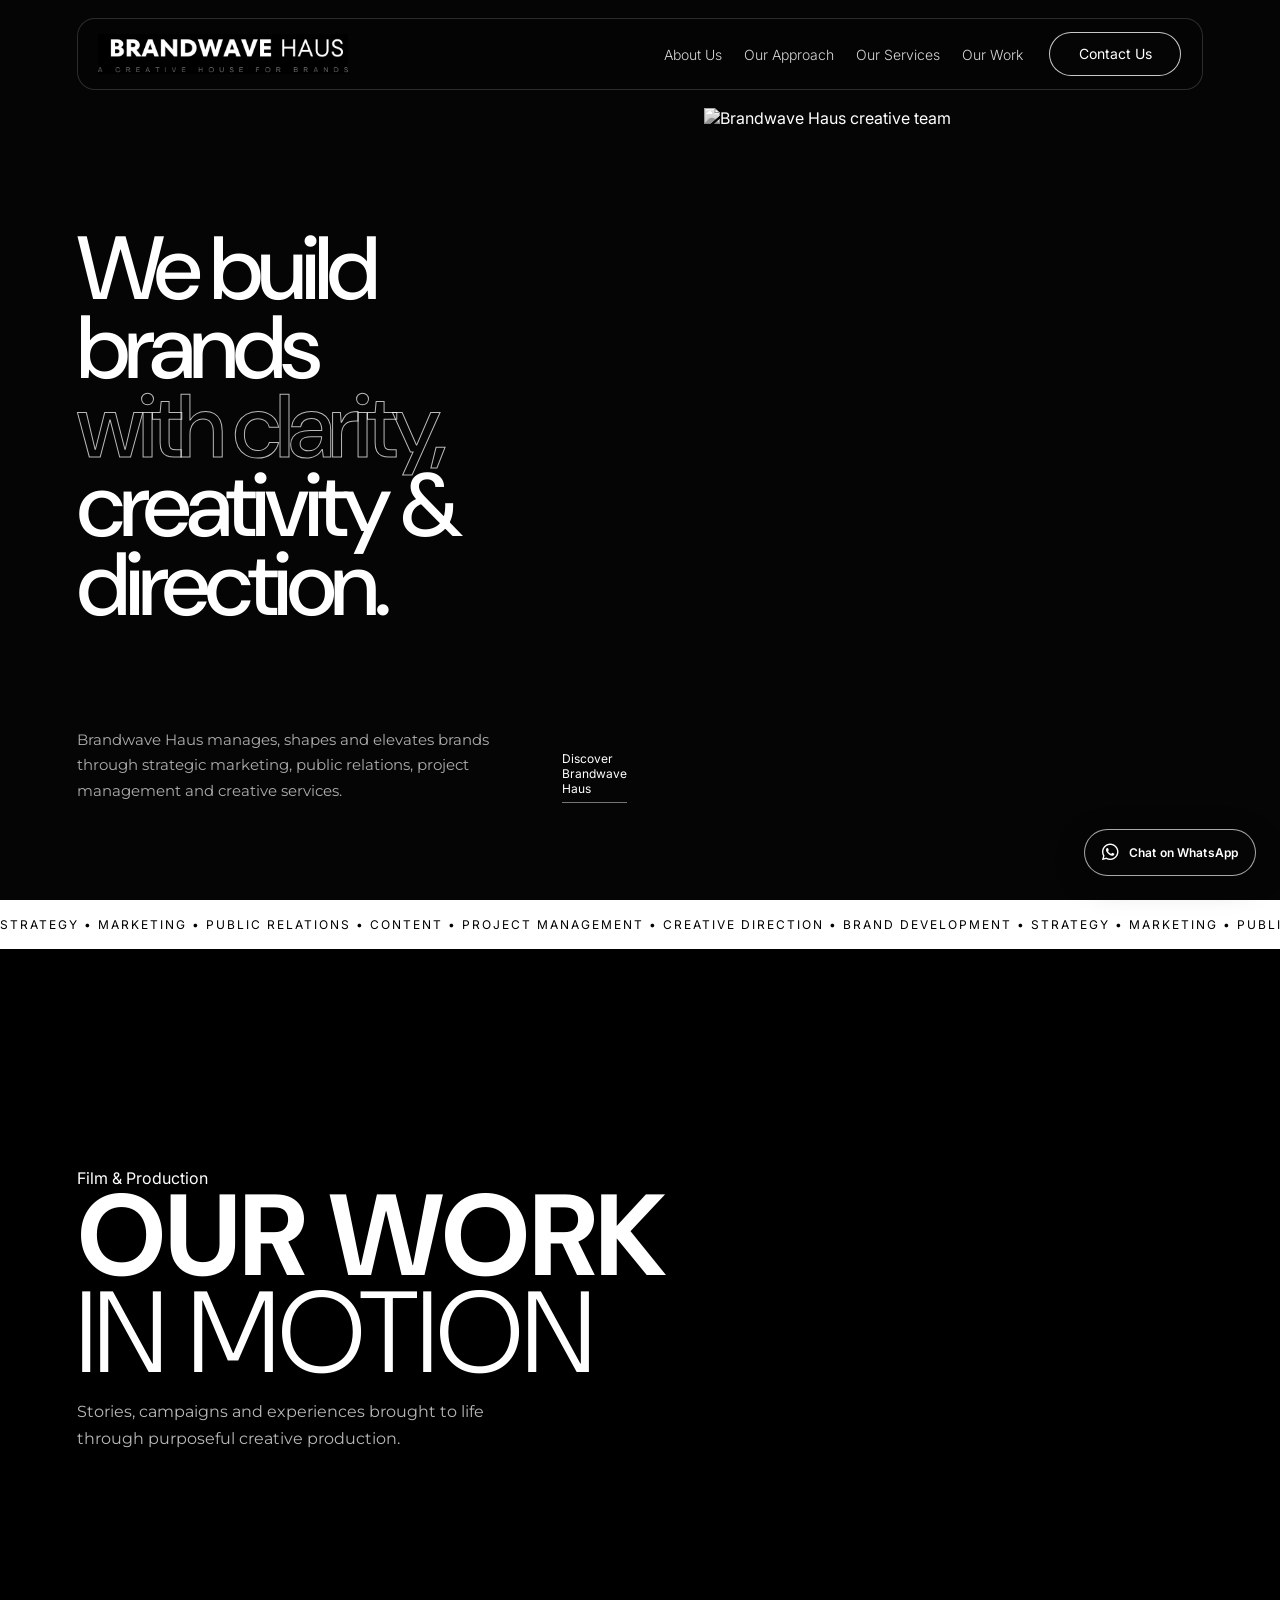
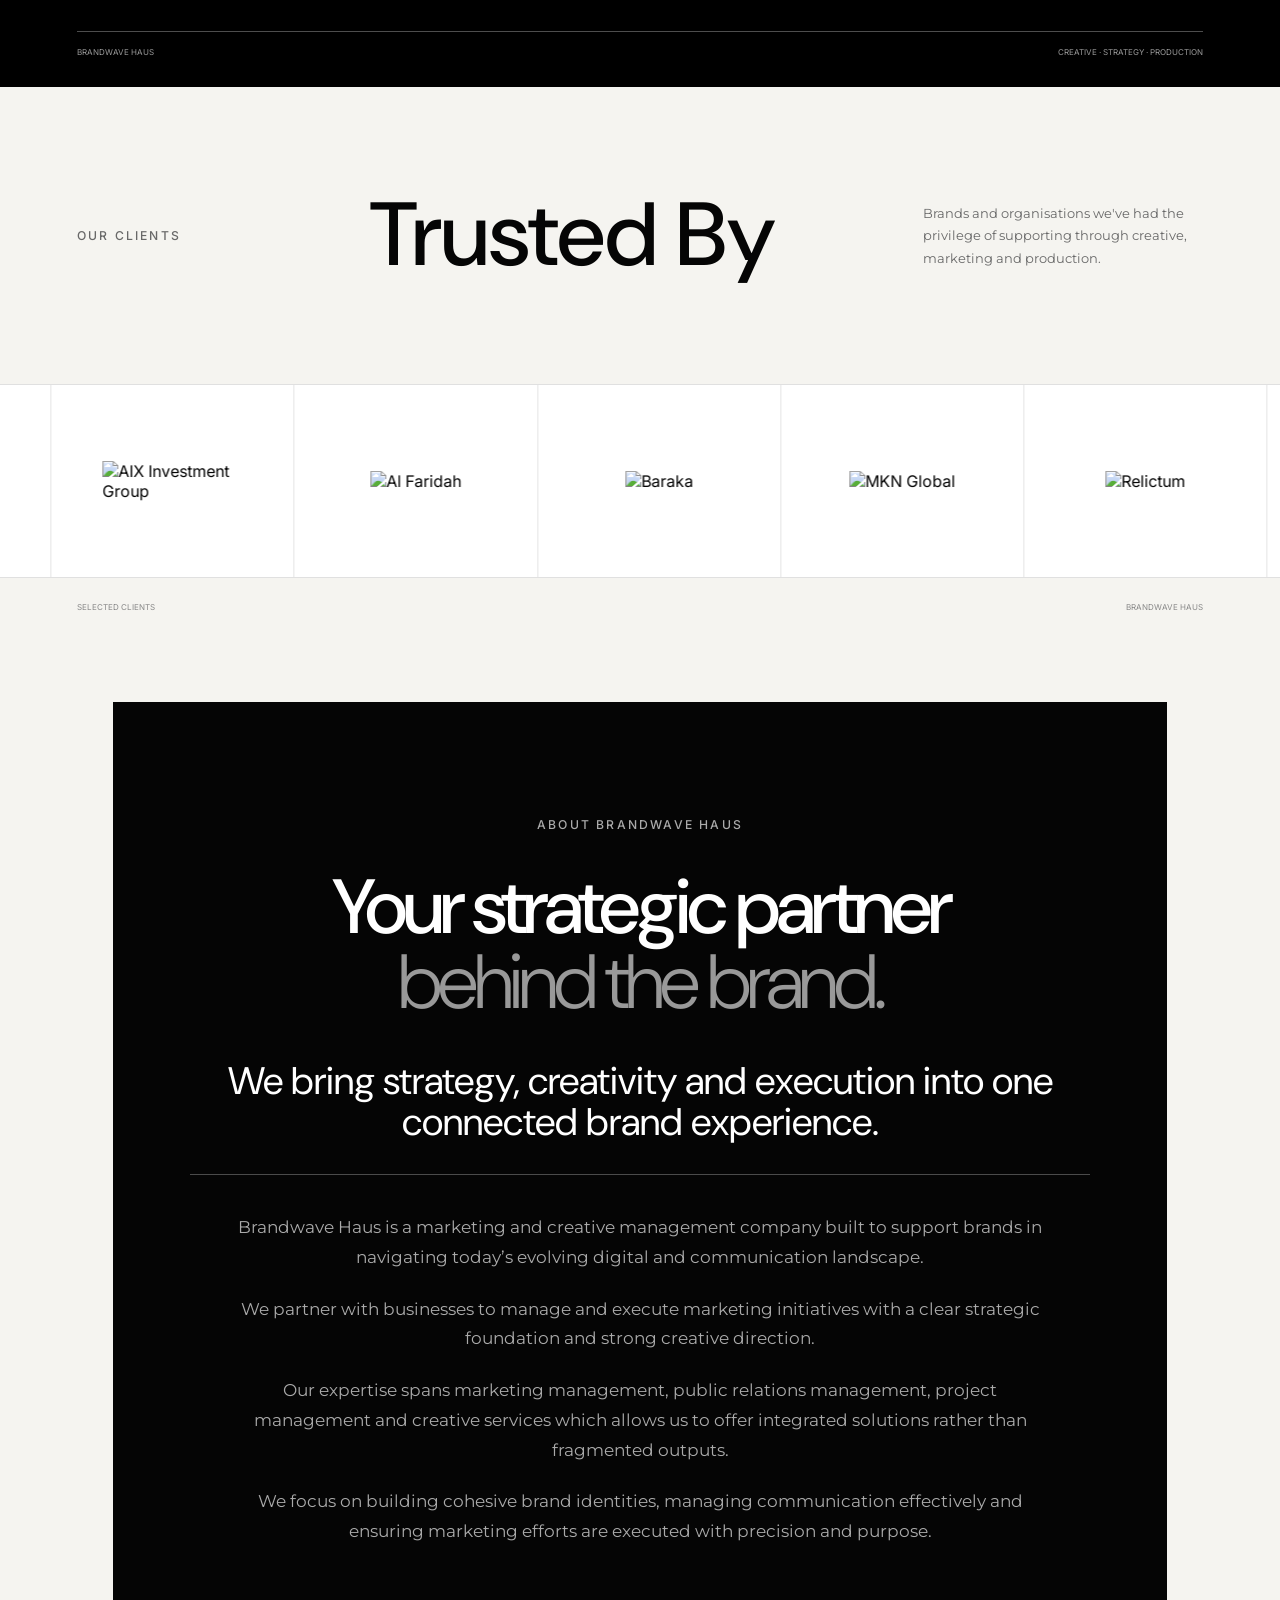
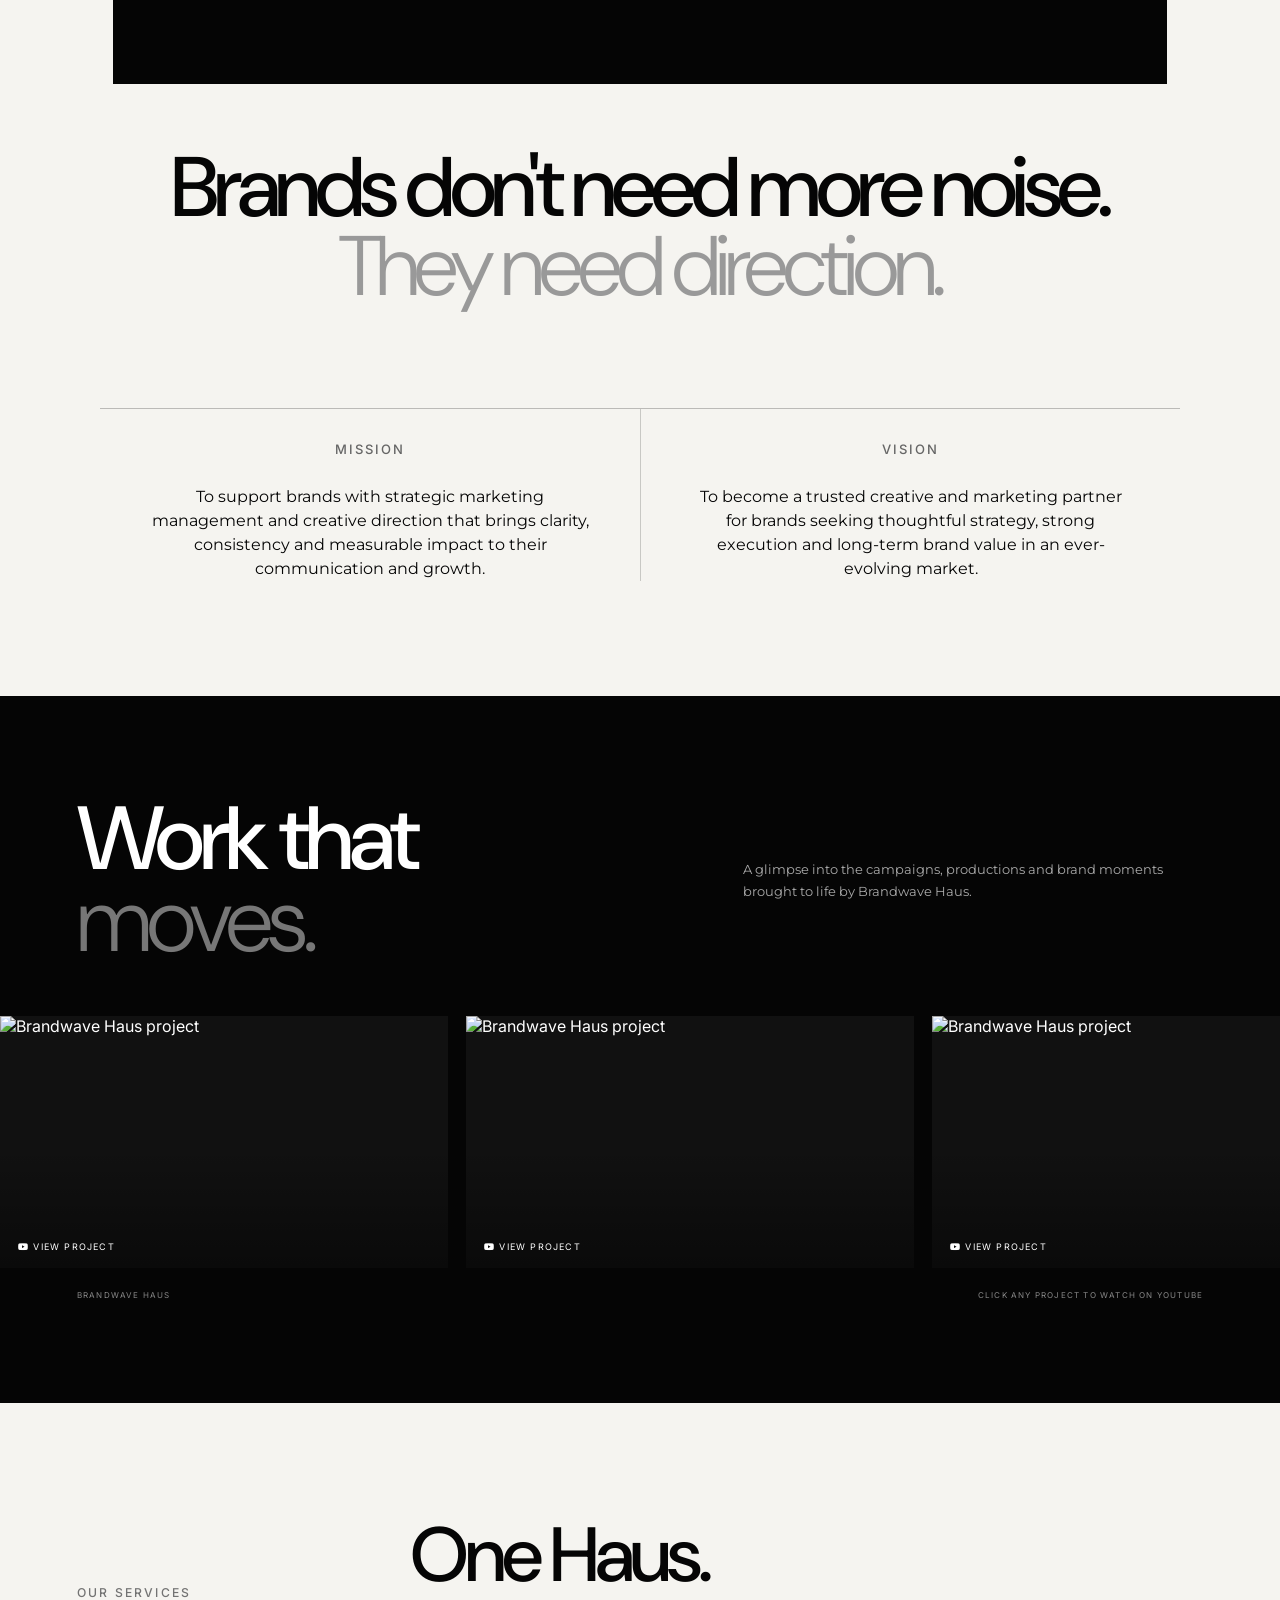
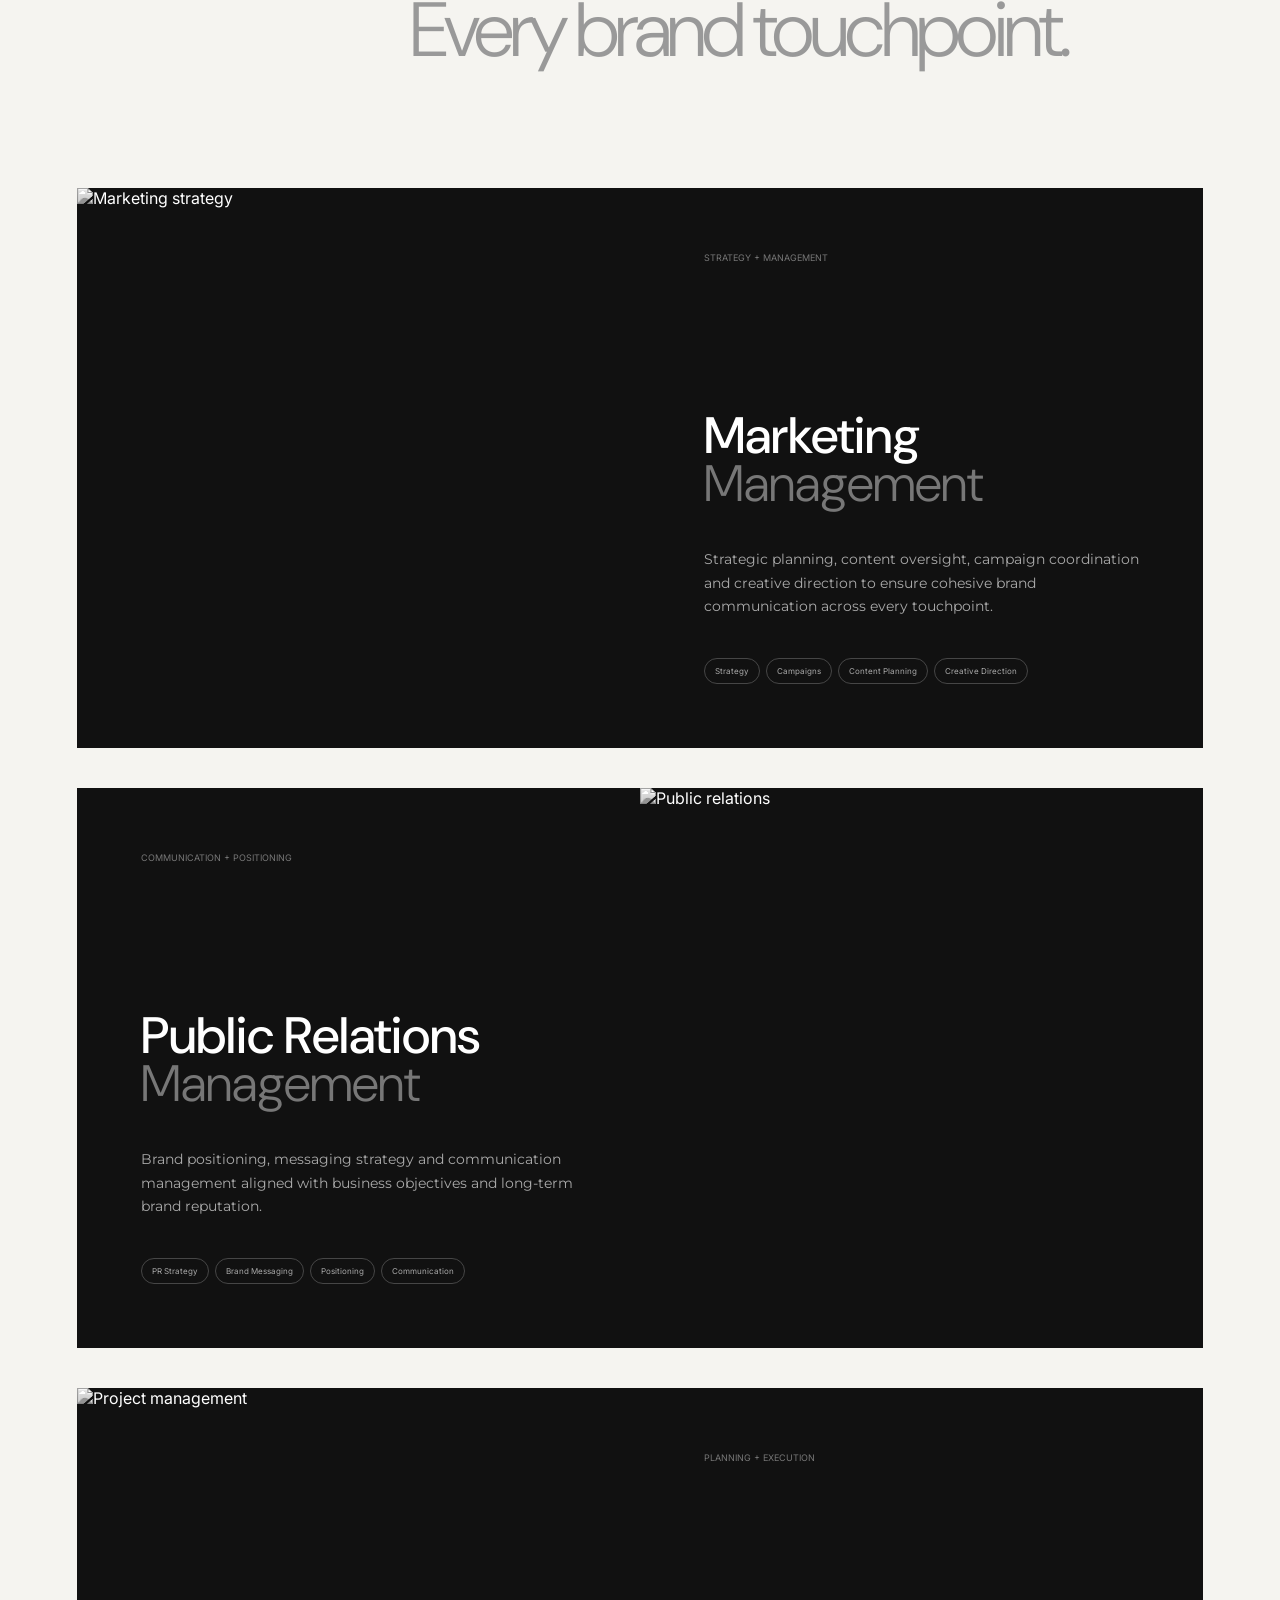
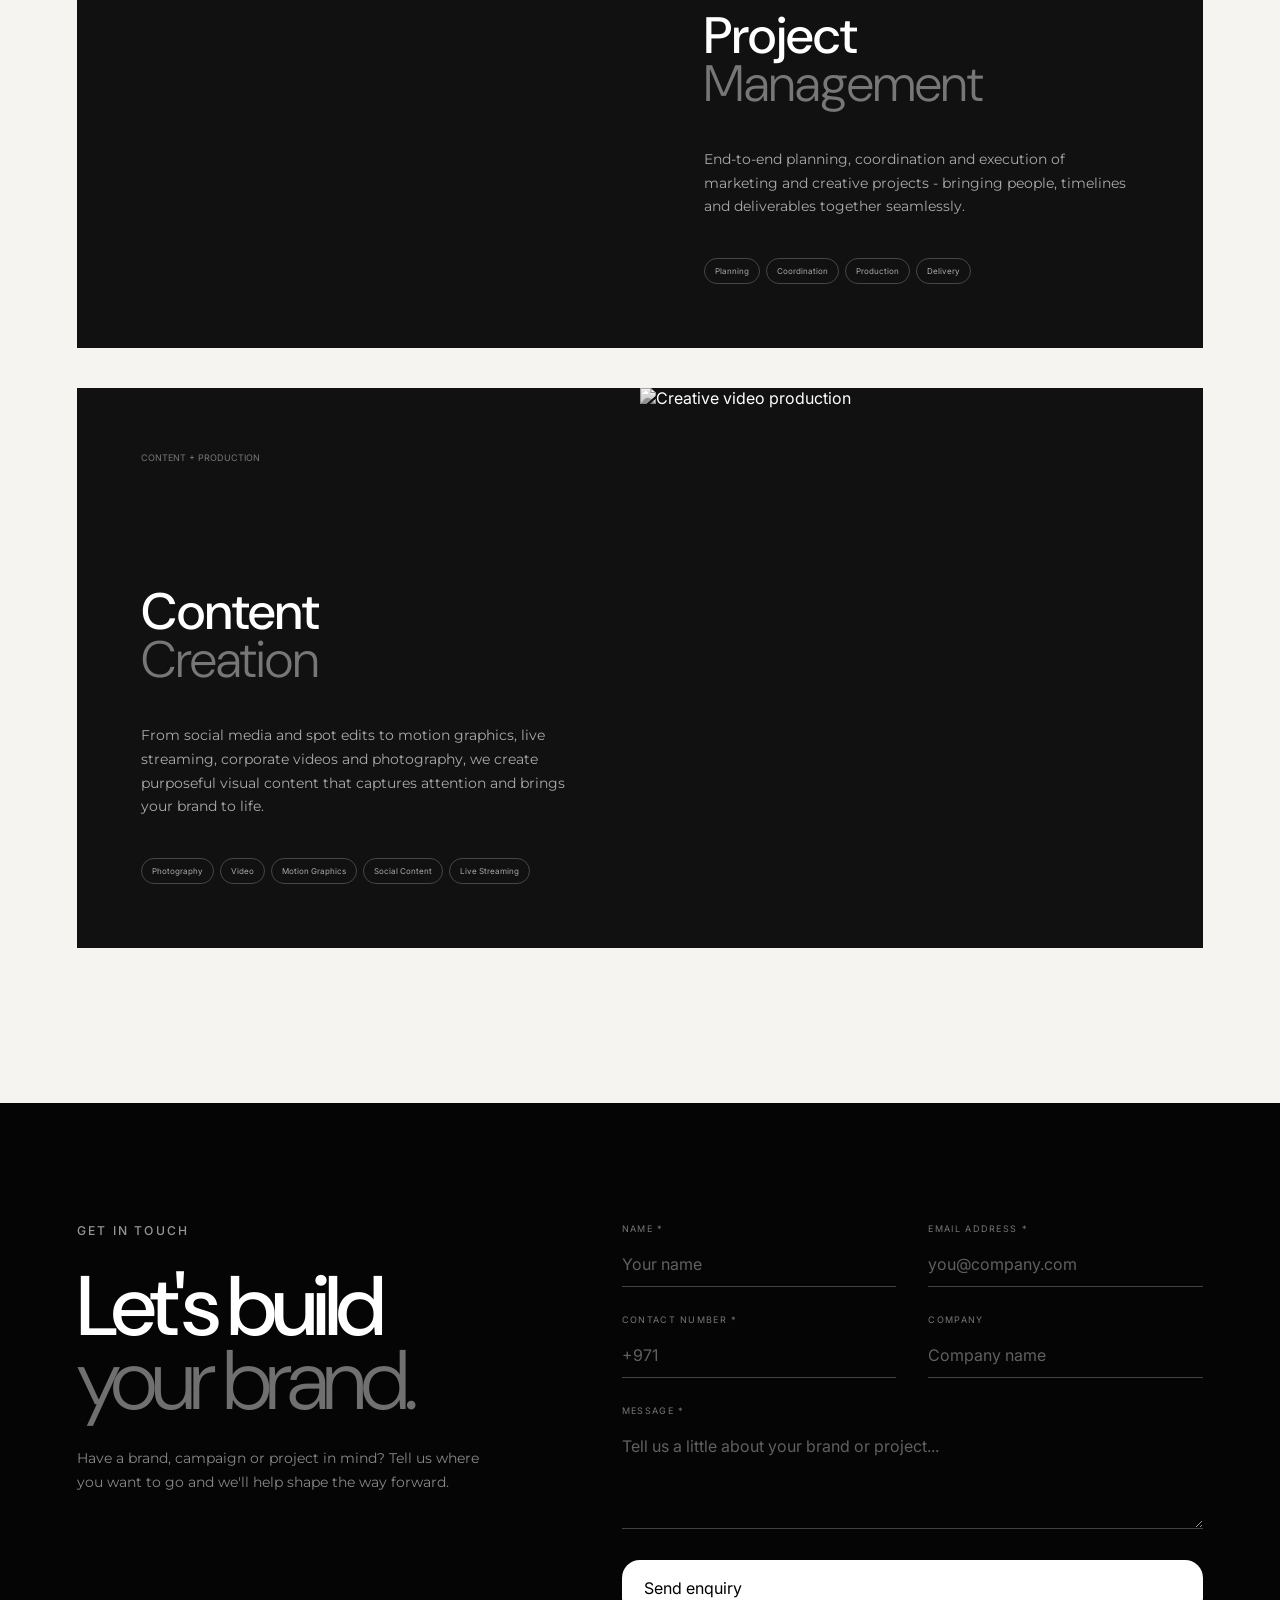
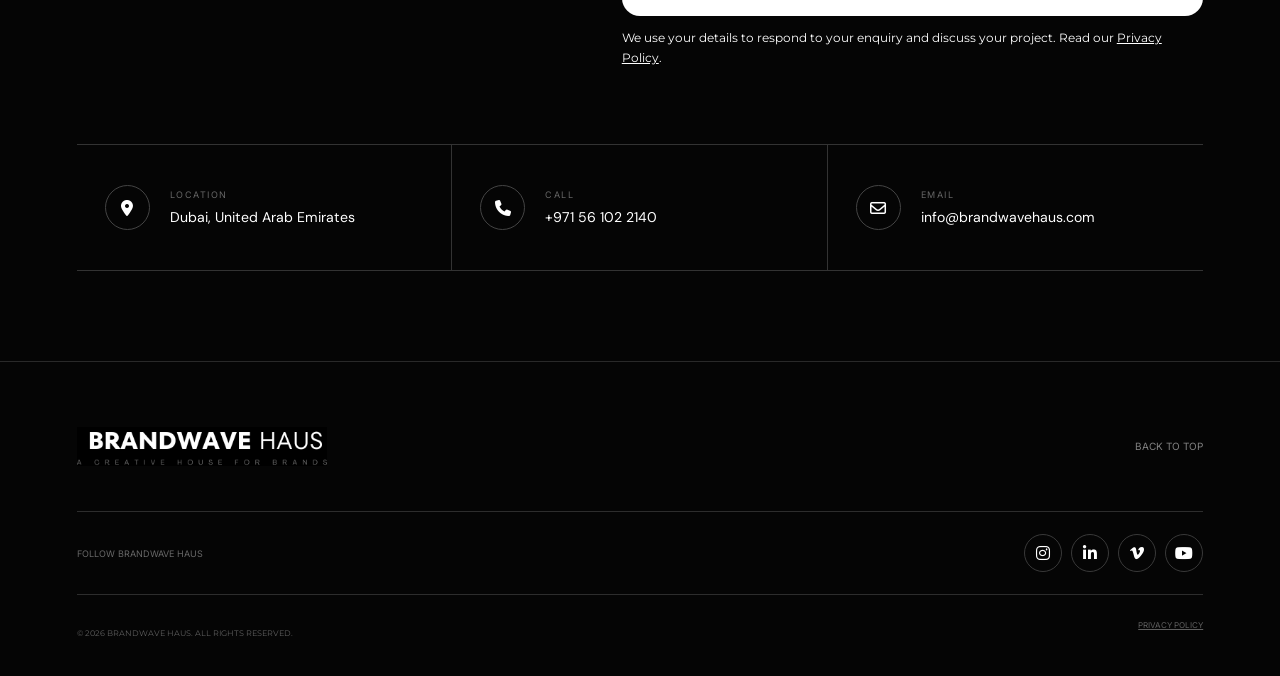
==== commit b6dff3b6: "Add files via upload" ====
--- a/index.html
+++ b/index.html
@@ -7,7 +7,7 @@
     <meta name="viewport" content="width=device-width, initial-scale=1">
     <meta name="referrer" content="strict-origin-when-cross-origin">
     <meta name="description" content="Brandwave Haus brings strategic marketing, public relations, project management and creative production together in Dubai.">
-    <link rel="stylesheet" href="./style.css">
+    <link rel="stylesheet" href="./style.css?v=20261006-logo-privacy">
 
   </head>
     
@@ -35,18 +35,7 @@
 
   <div class="nav-shell">
 
-    <a class="brand" href="#home">
-
-      <span class="brand-name">
-        <strong>BRANDWAVE</strong>
-        <span>HAUS</span>
-      </span>
-
-      <span class="brand-tagline">
-        A CREATIVE HOUSE FOR BRANDS
-      </span>
-
-    </a>
+    <a class="brand" href="#home"><span class="logo-window"><img src="/brandwave-logo.png" alt="Brandwave Haus — A Creative House for Brands" width="500" height="500"></span></a>
 
 
     <input
@@ -1671,26 +1660,7 @@
     <a
       href="#home"
       class="brand footer-brand"
-    >
-
-      <span class="brand-name">
-
-        <strong>
-          BRANDWAVE
-        </strong>
-
-        <span>
-          HAUS
-        </span>
-
-      </span>
-
-
-      <span class="brand-tagline">
-        A CREATIVE HOUSE FOR BRANDS
-      </span>
-
-    </a>
+    ><span class="logo-window"><img src="/brandwave-logo.png" alt="Brandwave Haus — A Creative House for Brands" width="500" height="500"></span></a>
 
 
     <a
--- a/style.css
+++ b/style.css
@@ -2866,3 +2866,9 @@
 .client-item {
   flex: 0 0 auto !important;
 }
+
+/* Official supplied logo, preserving artwork and slogan placement. */
+.logo-window{display:block;position:relative;width:250px;aspect-ratio:352 / 55;overflow:hidden;flex-shrink:0;background:#000}
+.logo-window img{position:absolute;top:0;left:0;width:142.0455%;max-width:none;height:auto;transform:translate(-13.8%,-42%)}
+@media(max-width:820px){.logo-window{width:210px}}
+@media(max-width:380px){.logo-window{width:180px}}
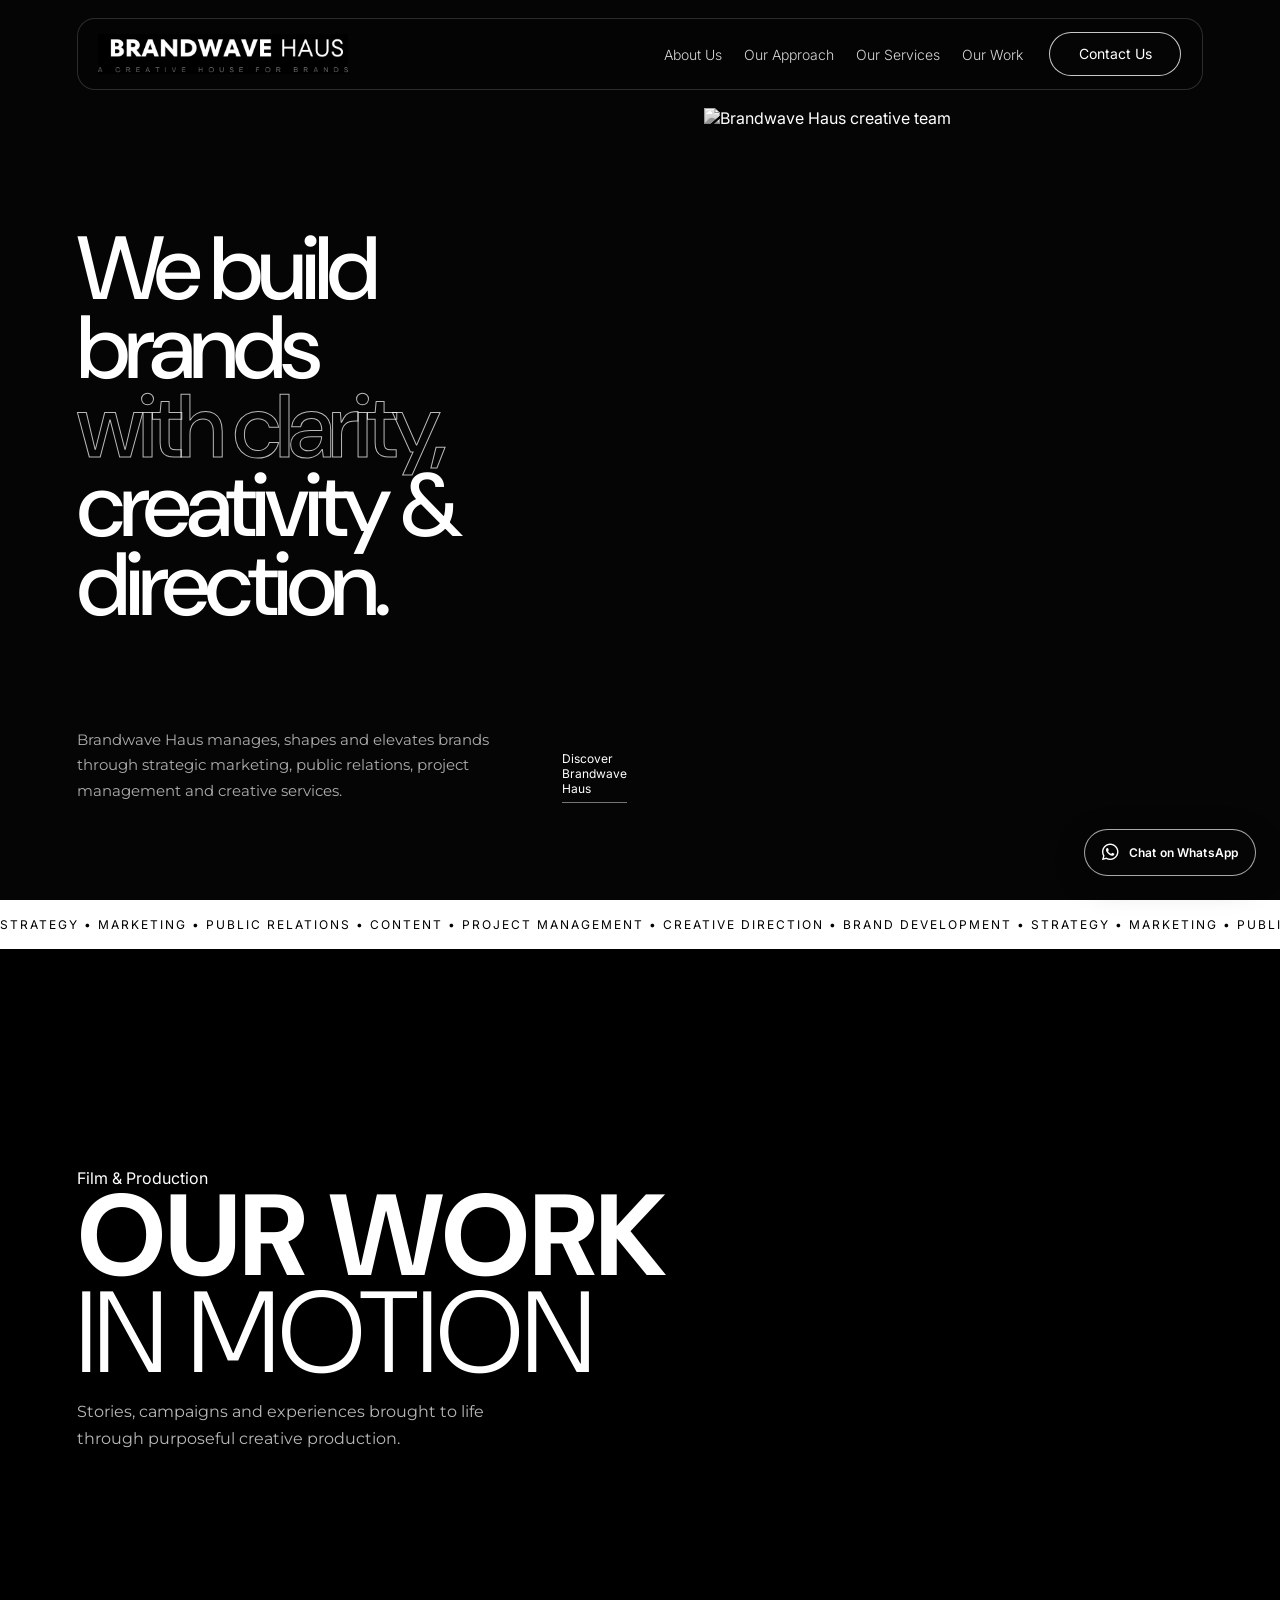
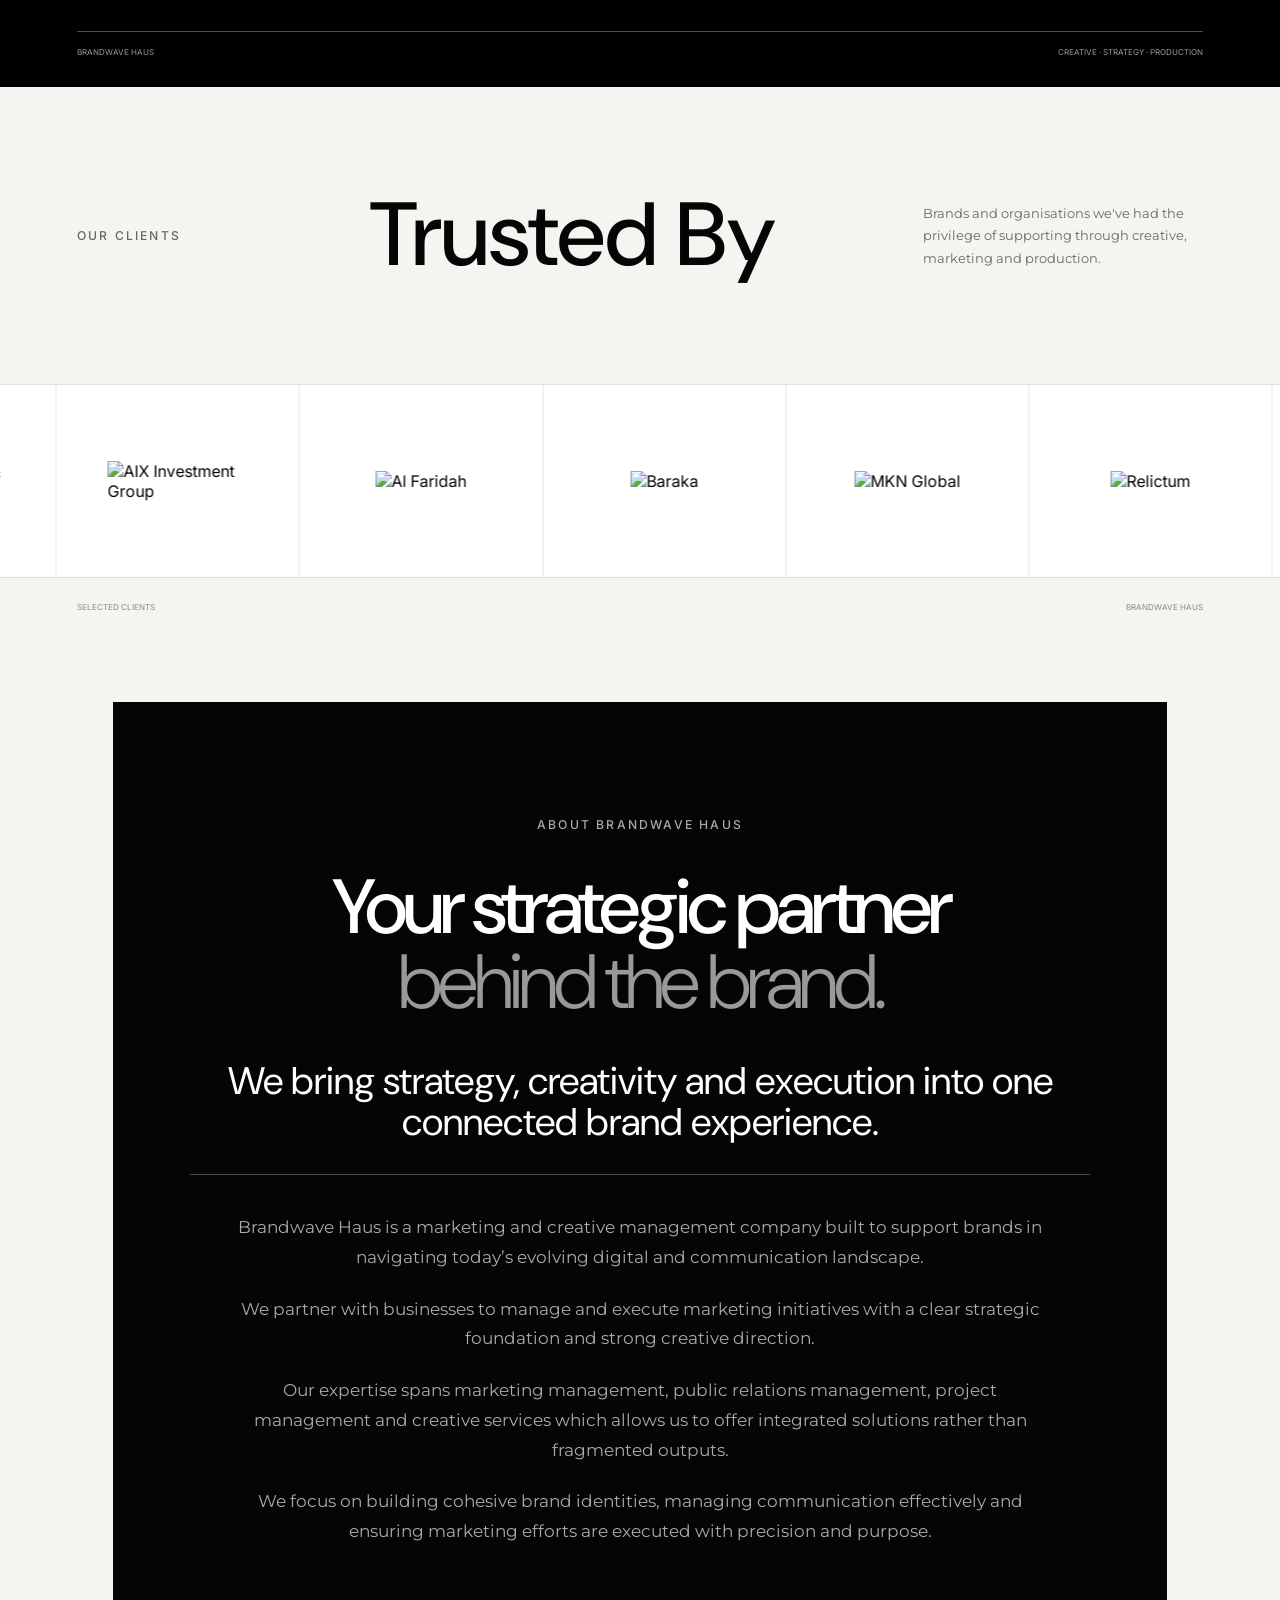
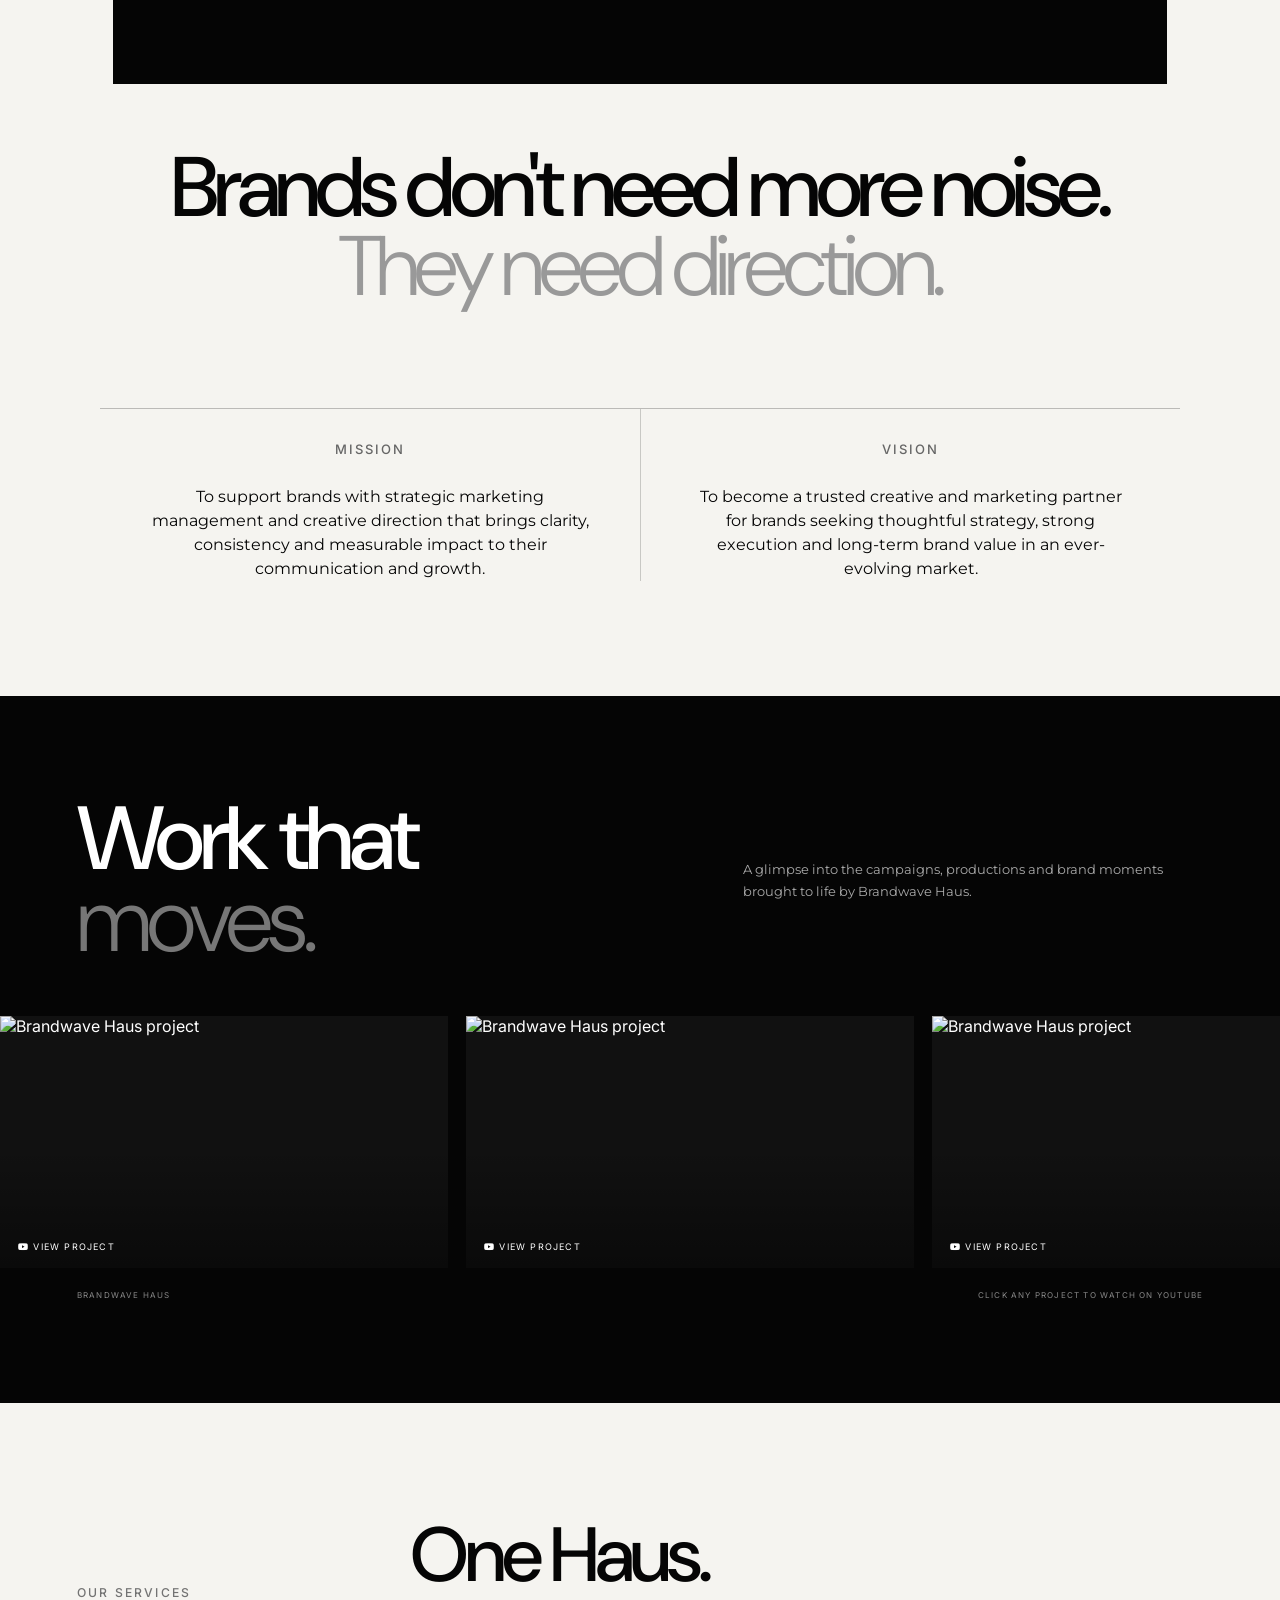
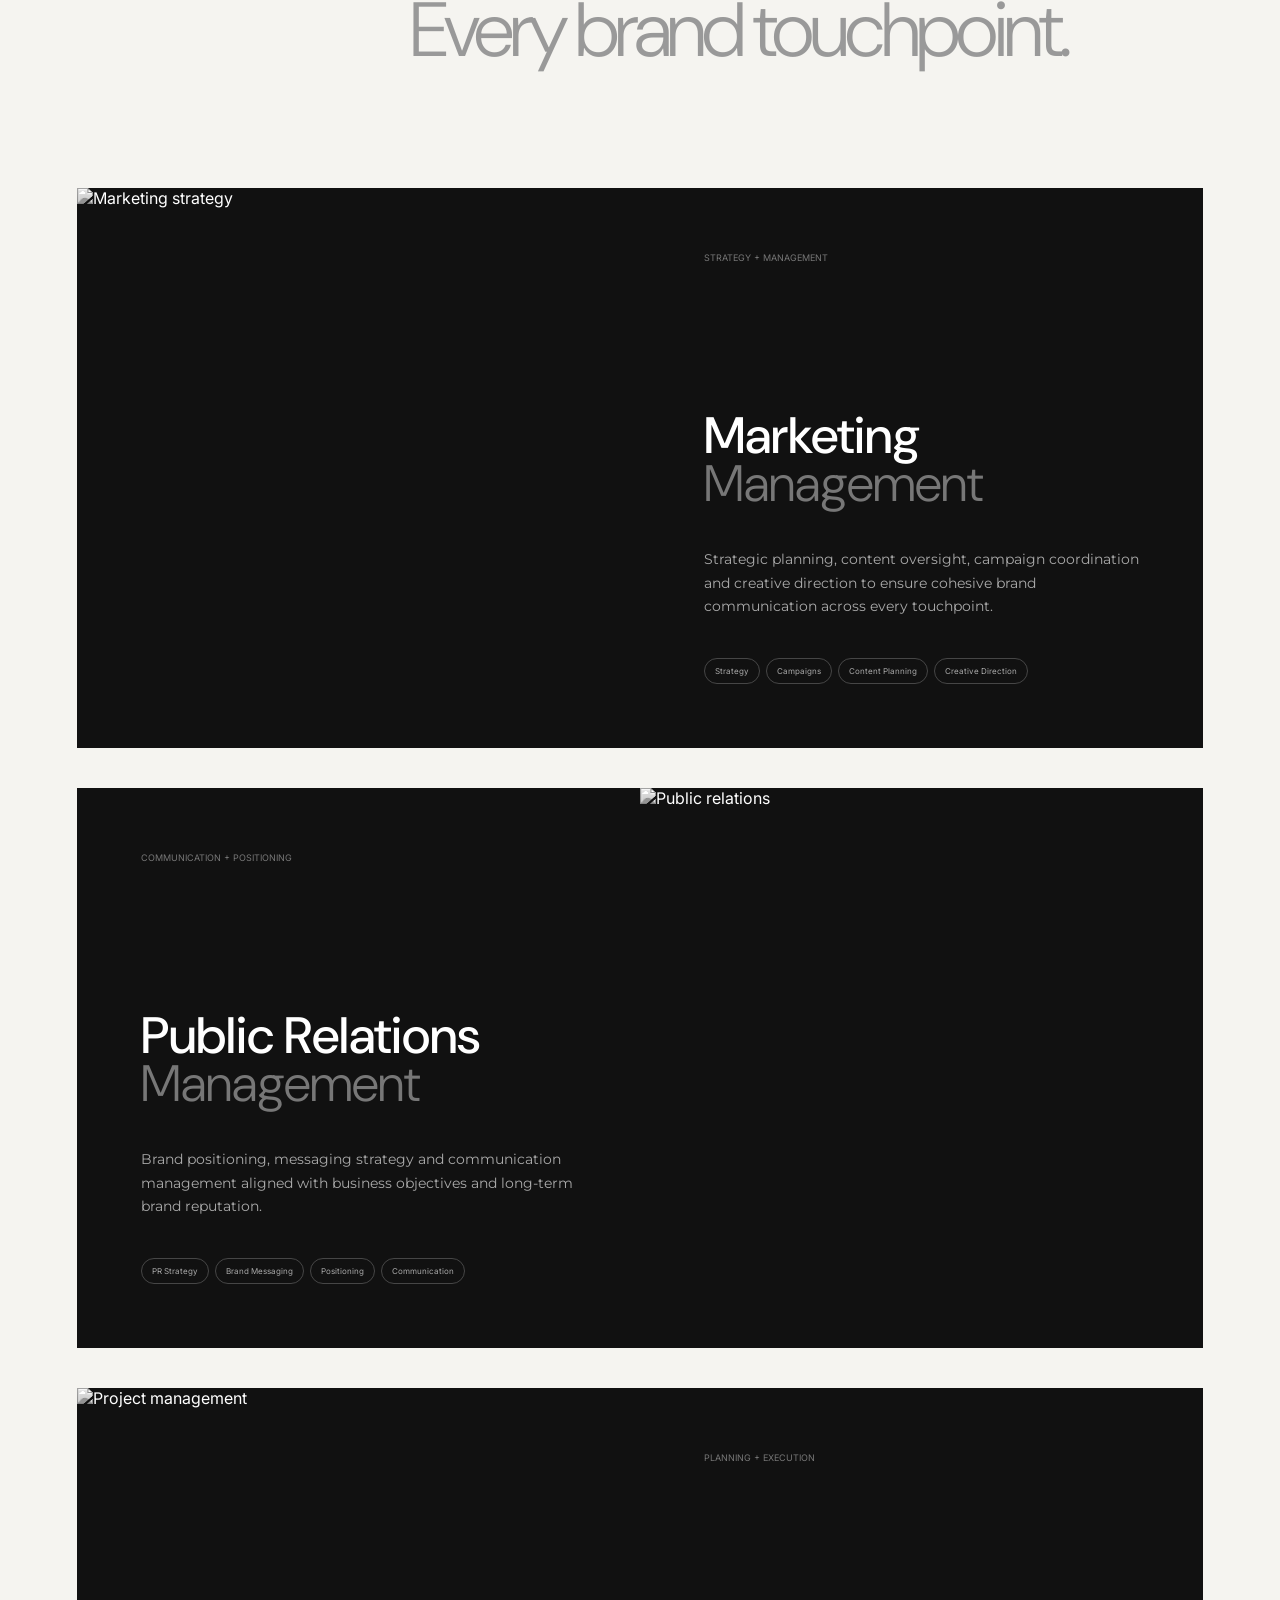
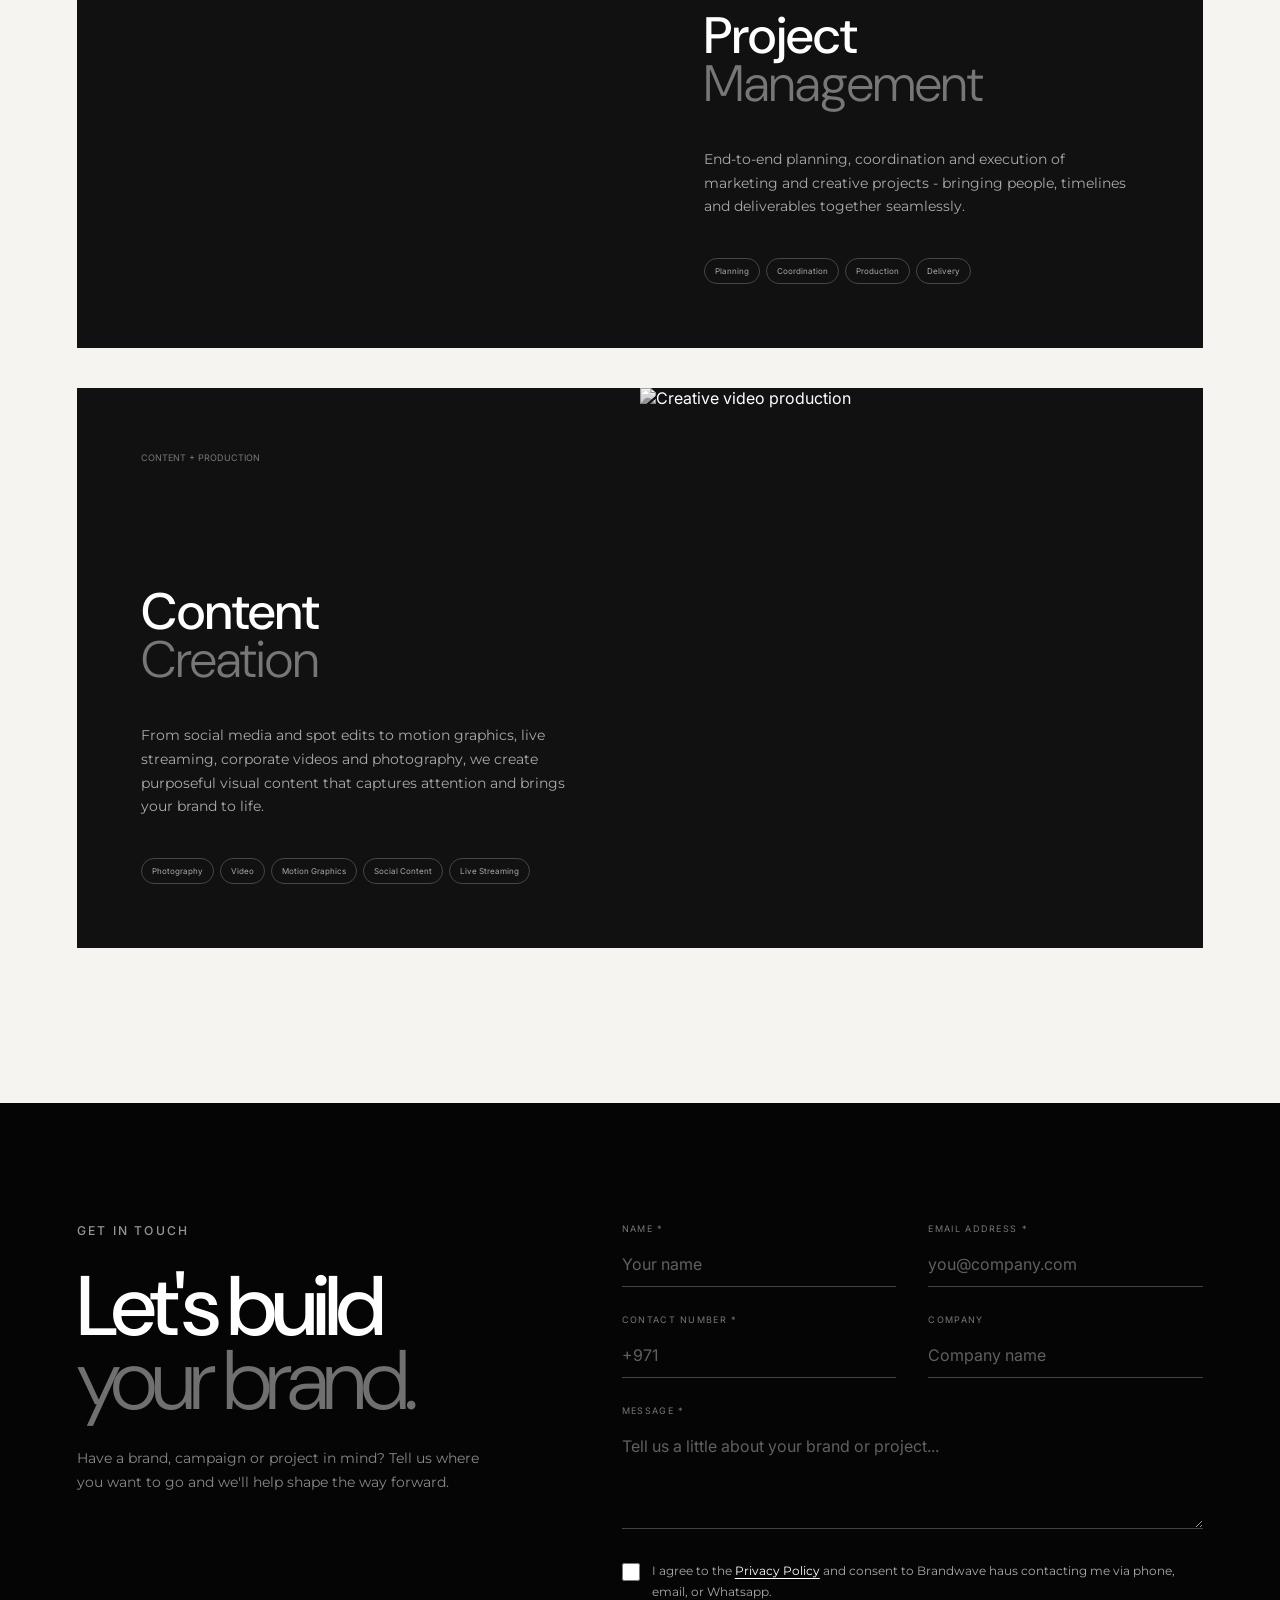
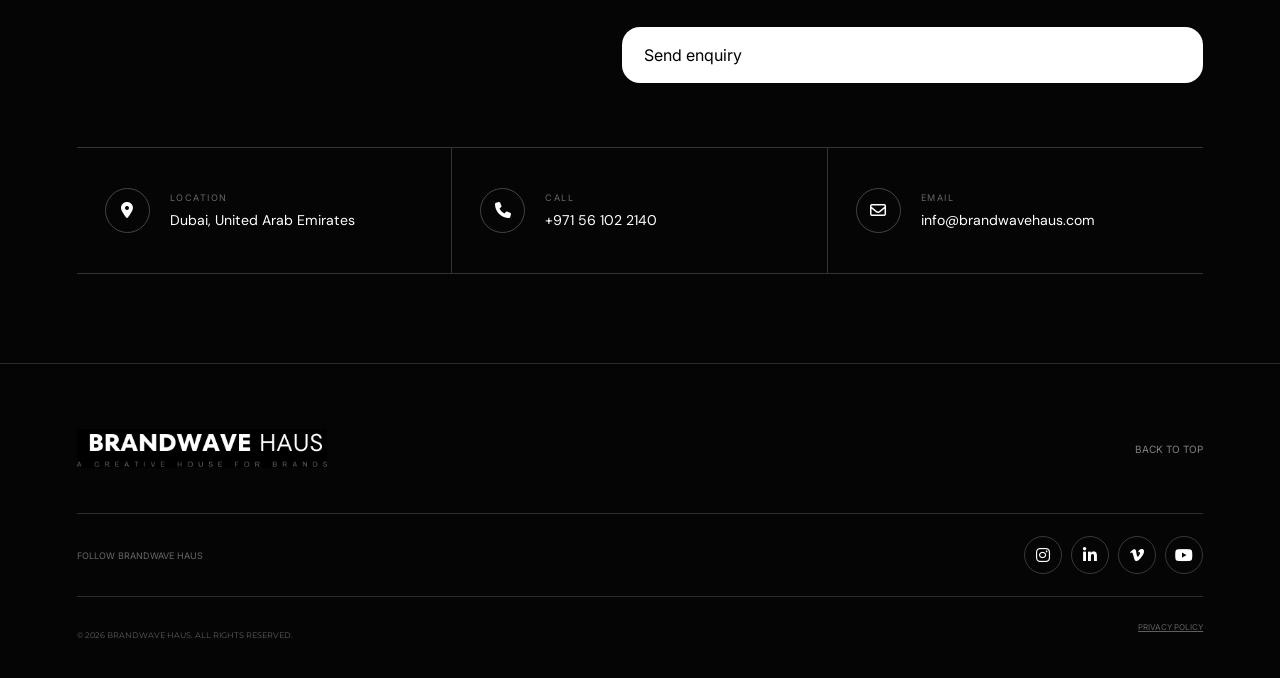
==== commit 12882488: "Add files via upload" ====
--- a/index.html
+++ b/index.html
@@ -7,7 +7,7 @@
     <meta name="viewport" content="width=device-width, initial-scale=1">
     <meta name="referrer" content="strict-origin-when-cross-origin">
     <meta name="description" content="Brandwave Haus brings strategic marketing, public relations, project management and creative production together in Dubai.">
-    <link rel="stylesheet" href="./style.css?v=20261006-logo-privacy">
+    <link rel="stylesheet" href="./style.css?v=20261006-consent">
 
   </head>
     
@@ -1521,6 +1521,11 @@
       </label>
 
 
+      <label class="privacy-consent" for="privacy-consent">
+        <input id="privacy-consent" type="checkbox" required>
+        <span>I agree to the <a href="/privacy-policy/" target="_blank" rel="noopener noreferrer">Privacy Policy</a> and consent to Brandwave haus contacting me via phone, email, or Whatsapp.</span>
+      </label>
+
       <button
         class="submit-button"
         type="submit"
@@ -1530,8 +1535,6 @@
 
 
       </button>
-
-      <p style="font-size:12px;line-height:1.7">We use your details to respond to your enquiry and discuss your project. Read our <a href="/privacy-policy/" style="text-decoration:underline">Privacy Policy</a>.</p>
       <p class="form-status" role="status" aria-live="polite"></p>
       <a
         class="form-whatsapp-fallback"
--- a/style.css
+++ b/style.css
@@ -2872,3 +2872,10 @@
 .logo-window img{position:absolute;top:0;left:0;width:142.0455%;max-width:none;height:auto;transform:translate(-13.8%,-42%)}
 @media(max-width:820px){.logo-window{width:210px}}
 @media(max-width:380px){.logo-window{width:180px}}
+
+/* Required enquiry consent above the submit button. */
+.contact-form .privacy-consent{display:flex;align-items:flex-start;gap:12px;margin:4px 0 24px;cursor:pointer}
+.contact-form .privacy-consent input{appearance:auto;-webkit-appearance:checkbox;flex:0 0 18px;width:18px;height:18px;min-height:0;padding:0;margin:3px 0 0;border:0;accent-color:#fff;cursor:pointer}
+.contact-form .privacy-consent>span{display:block;margin:0;color:#aaa;font-family:Montserrat,Arial,sans-serif;font-size:12px;font-weight:400;line-height:1.8;text-transform:none;letter-spacing:0}
+.privacy-consent a{color:#fff;text-decoration:underline;text-underline-offset:3px}
+.contact-form .privacy-consent input:focus-visible{outline:2px solid #fff;outline-offset:4px}
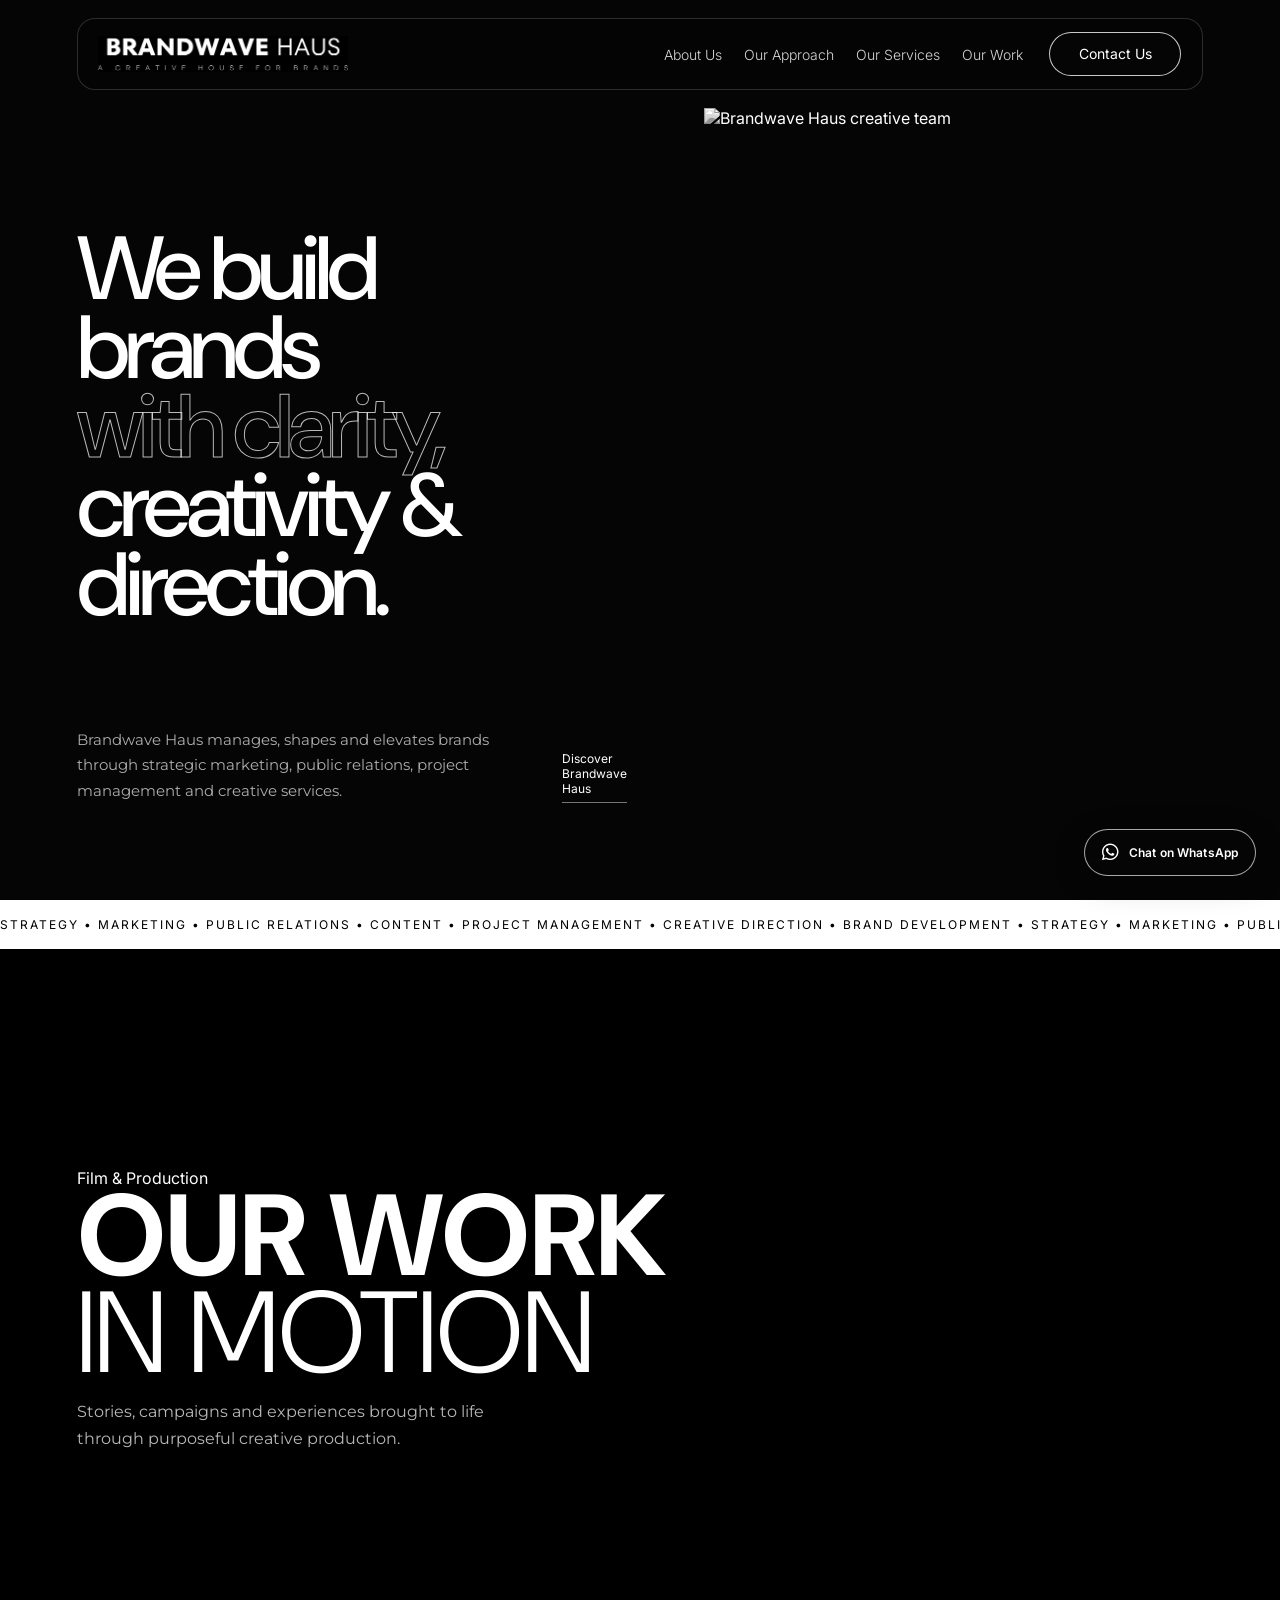
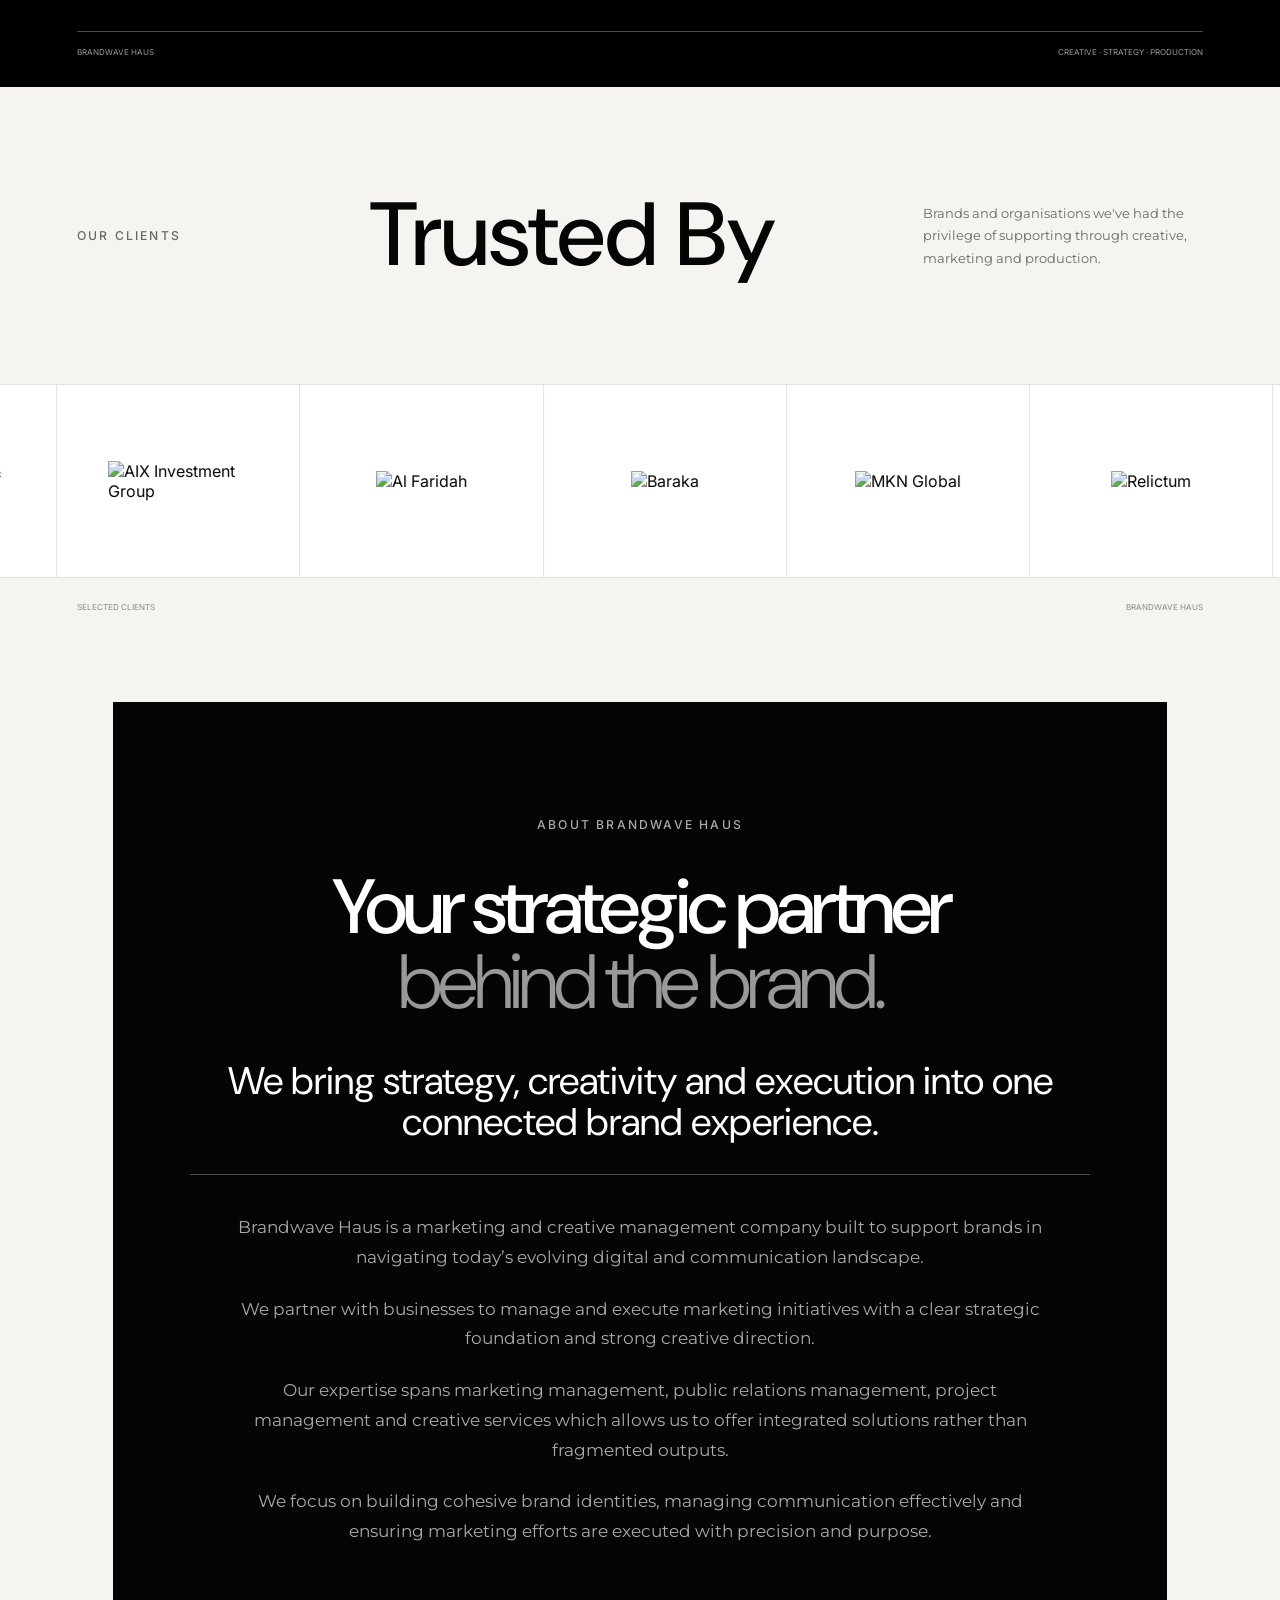
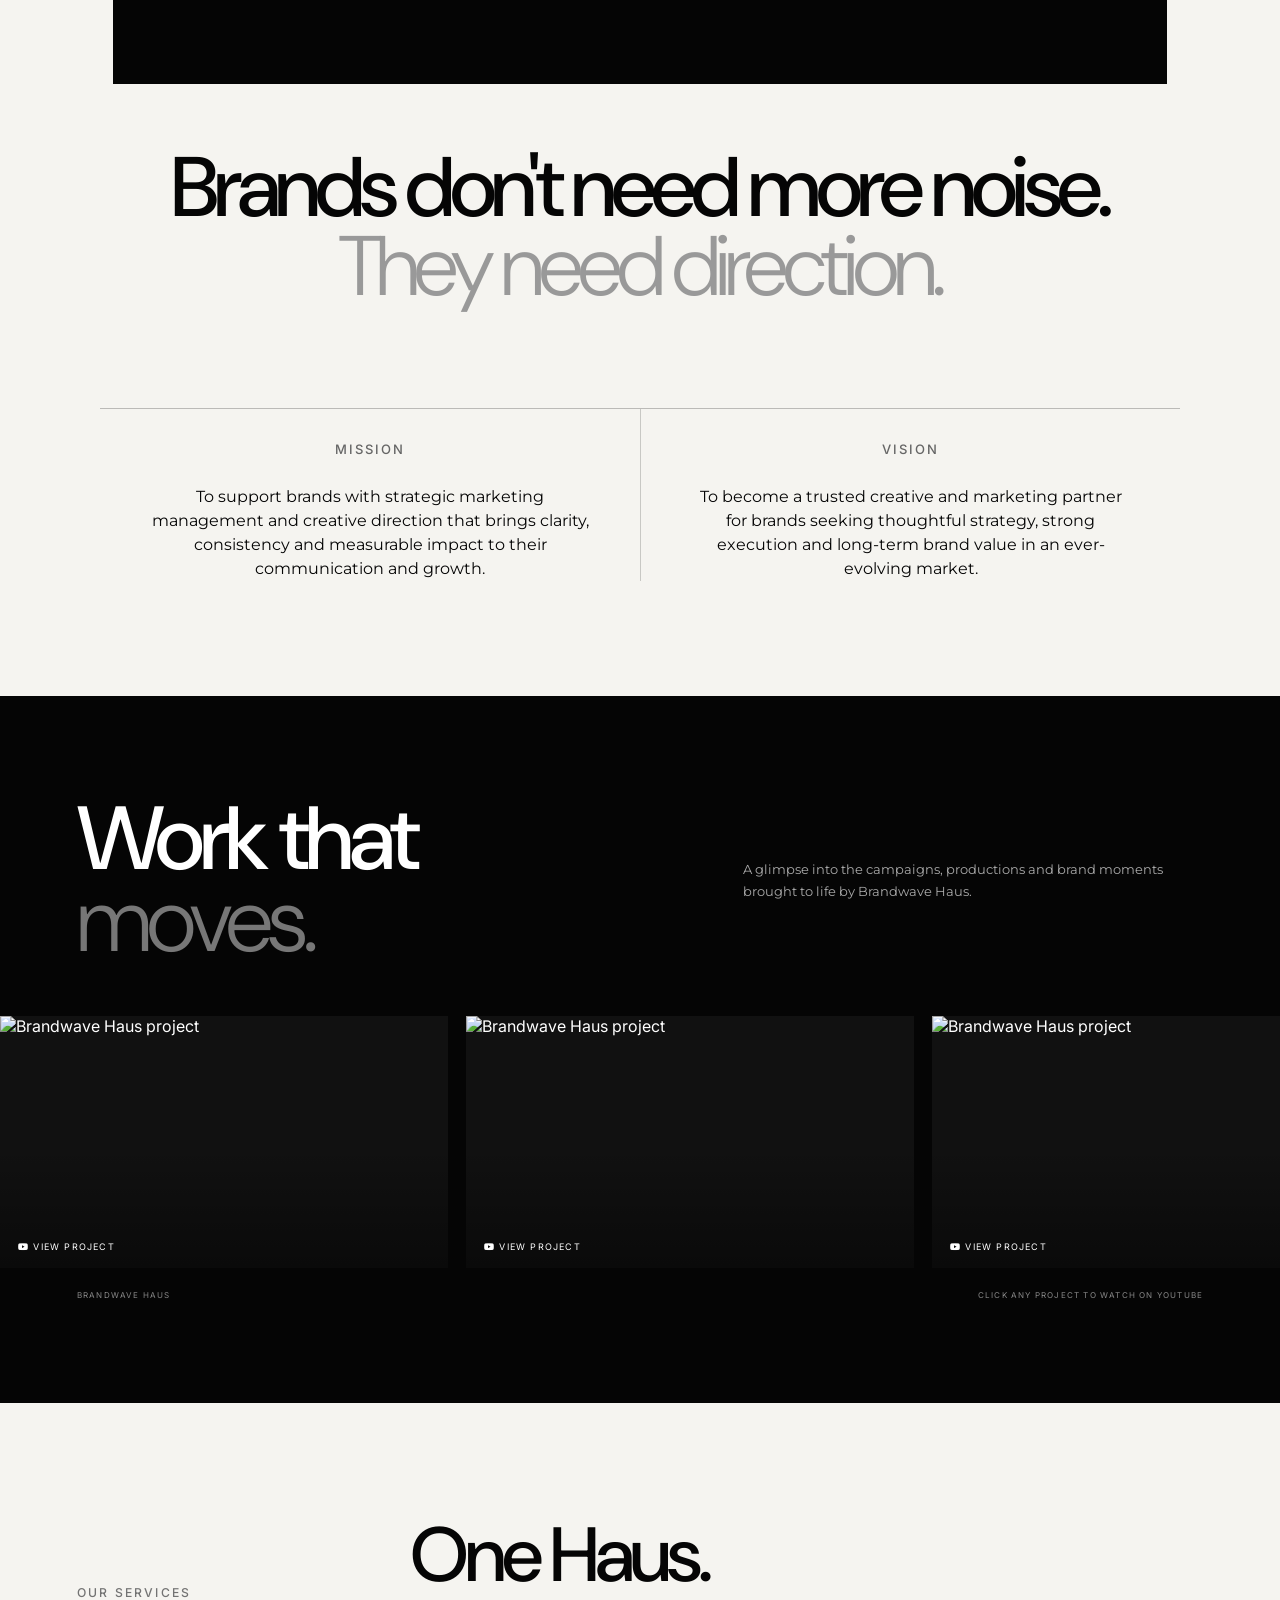
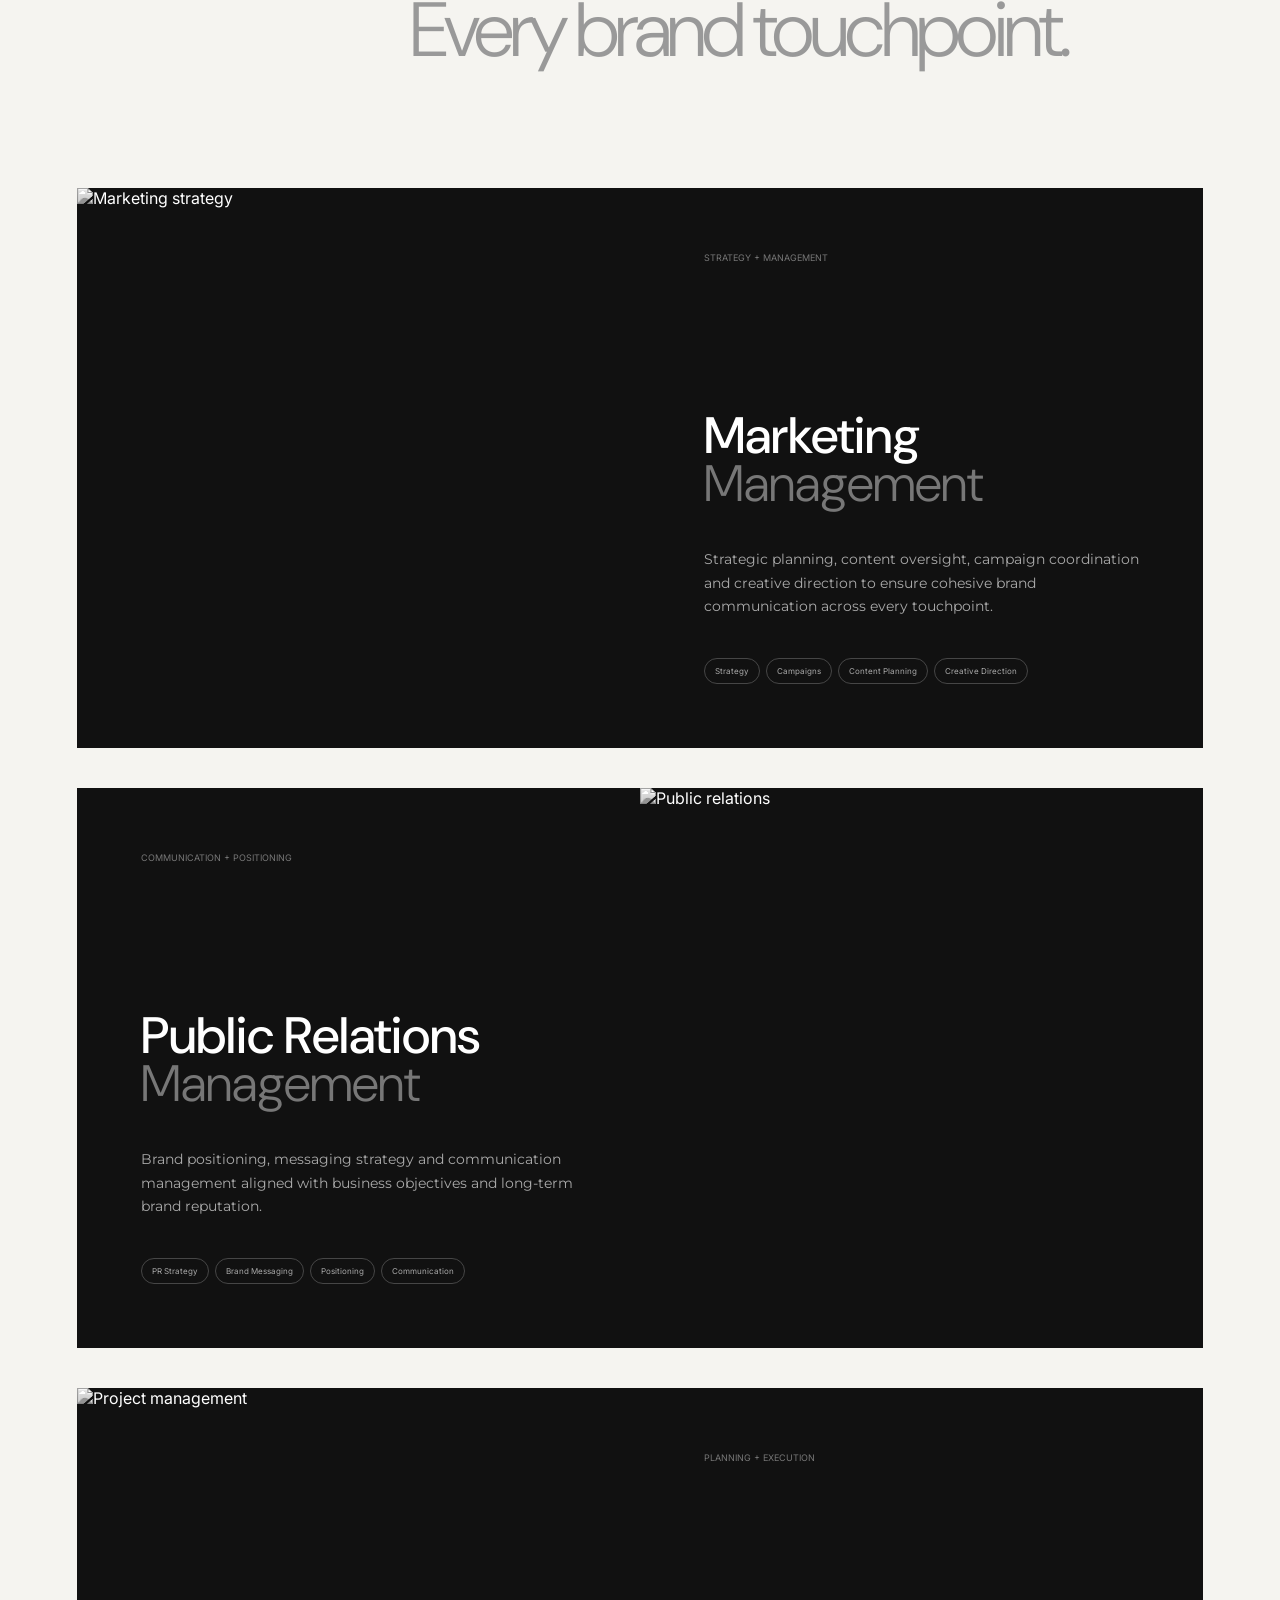
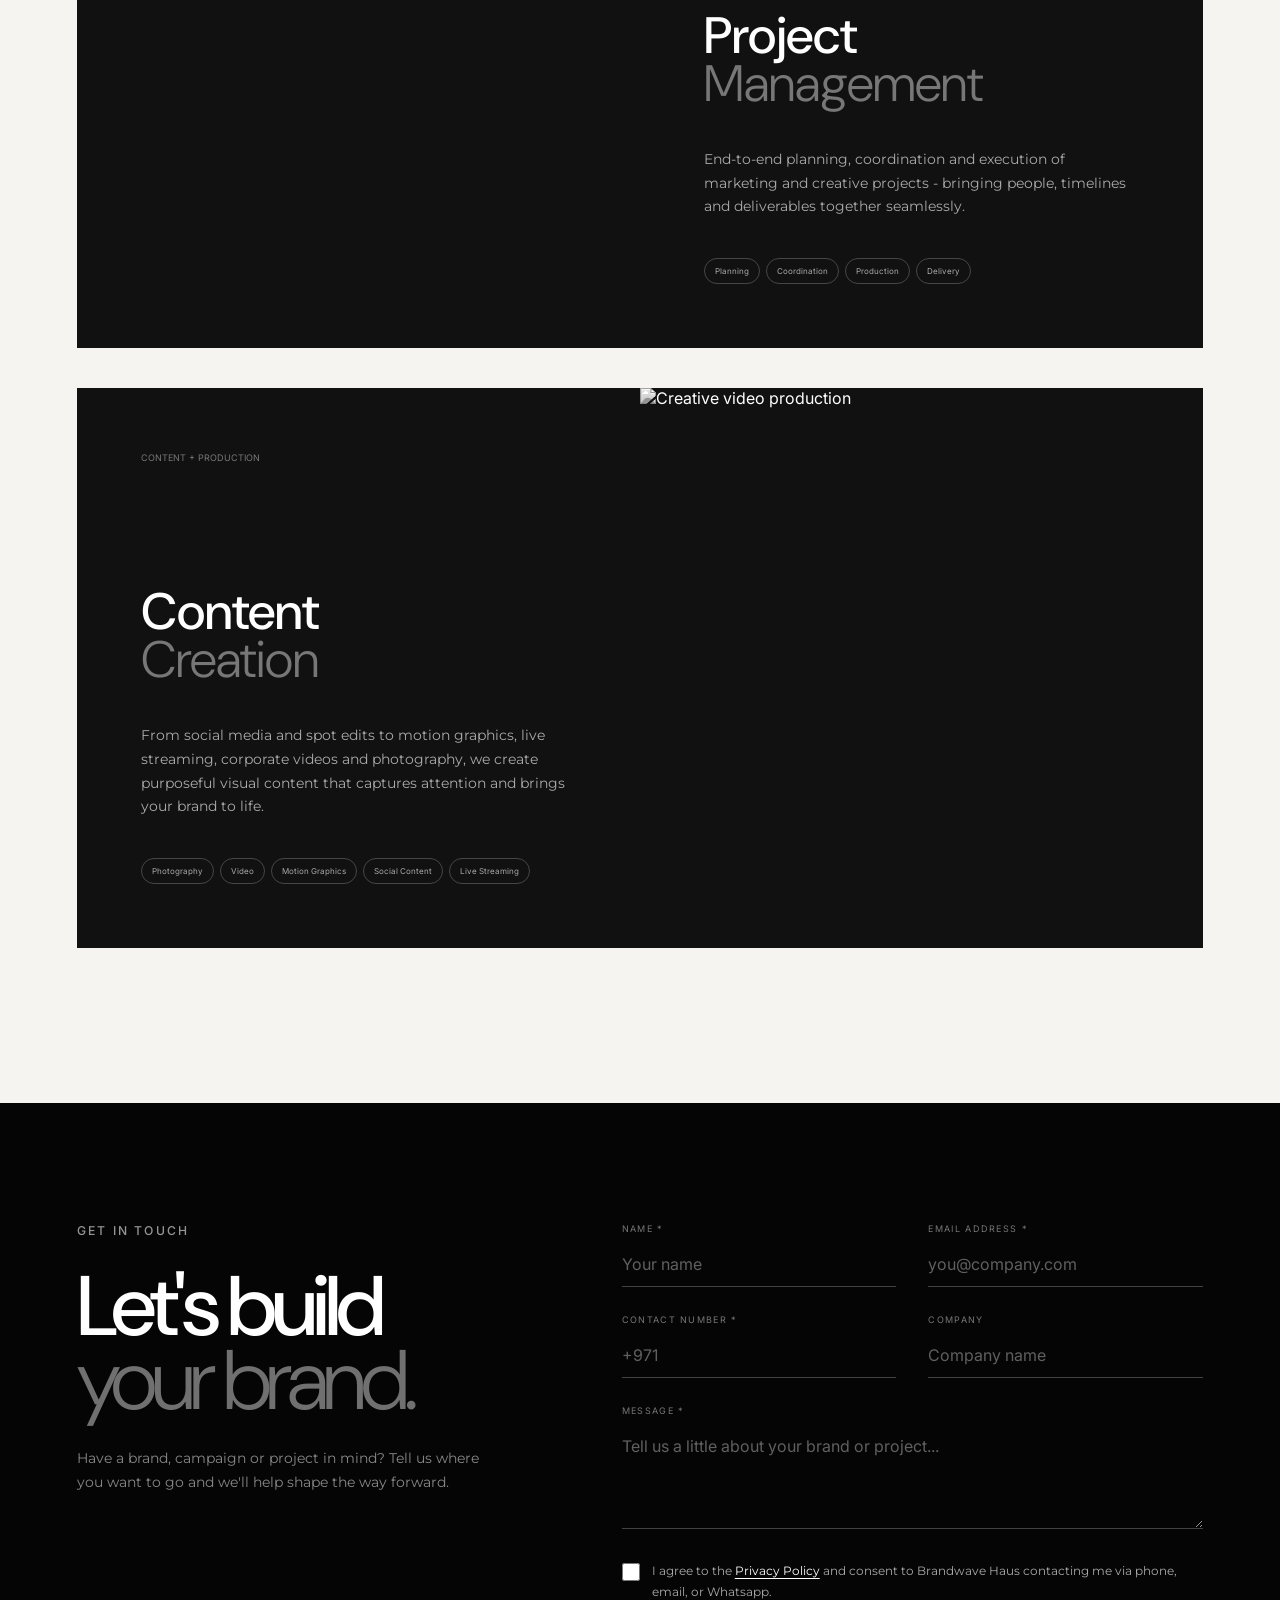
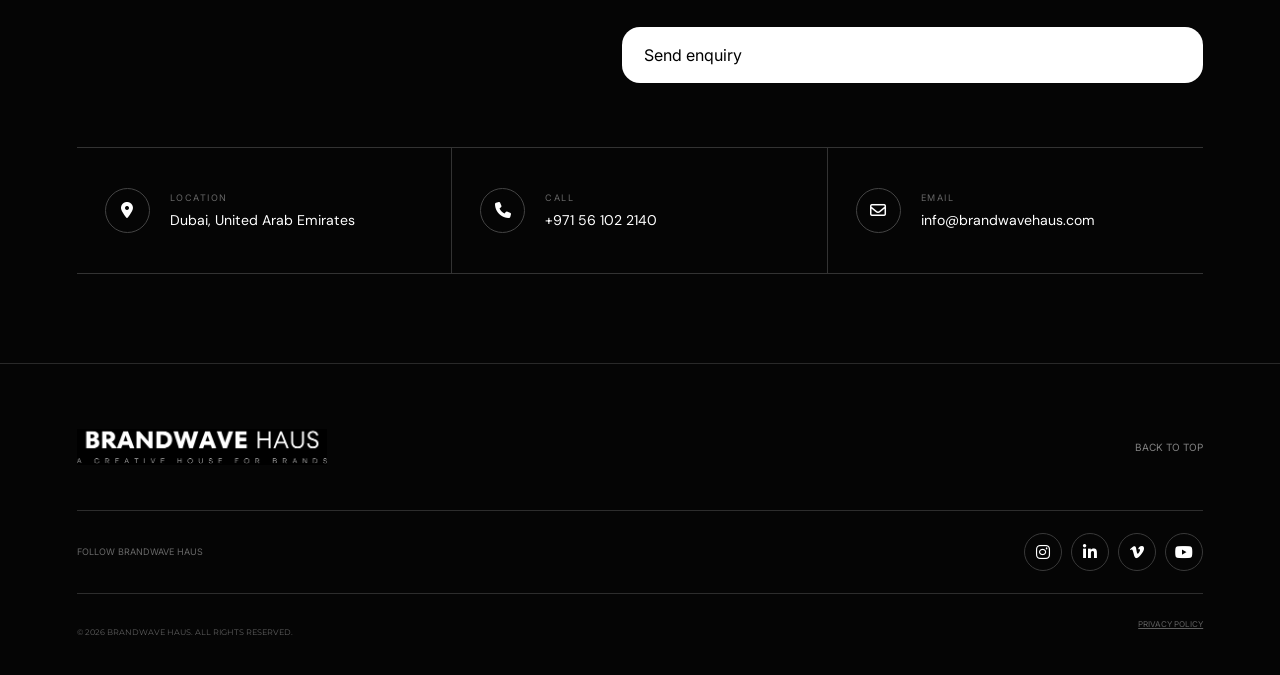
==== commit 3cdfaada: "Add files via upload" ====
--- a/index.html
+++ b/index.html
@@ -7,7 +7,7 @@
     <meta name="viewport" content="width=device-width, initial-scale=1">
     <meta name="referrer" content="strict-origin-when-cross-origin">
     <meta name="description" content="Brandwave Haus brings strategic marketing, public relations, project management and creative production together in Dubai.">
-    <link rel="stylesheet" href="./style.css?v=20261006-consent">
+    <link rel="stylesheet" href="./style.css?v=20261006-highres">
 
   </head>
     
@@ -35,7 +35,7 @@
 
   <div class="nav-shell">
 
-    <a class="brand" href="#home"><span class="logo-window"><img src="/brandwave-logo.png" alt="Brandwave Haus — A Creative House for Brands" width="500" height="500"></span></a>
+    <a class="brand" href="#home"><span class="logo-window"><img src="/brandwave-logo.png?v=20261006-highres" alt="Brandwave Haus — A Creative House for Brands" width="1432" height="1426"></span></a>
 
 
     <input
@@ -1523,7 +1523,7 @@
 
       <label class="privacy-consent" for="privacy-consent">
         <input id="privacy-consent" type="checkbox" required>
-        <span>I agree to the <a href="/privacy-policy/" target="_blank" rel="noopener noreferrer">Privacy Policy</a> and consent to Brandwave haus contacting me via phone, email, or Whatsapp.</span>
+        <span>I agree to the <a href="/privacy-policy/" target="_blank" rel="noopener noreferrer">Privacy Policy</a> and consent to Brandwave Haus contacting me via phone, email, or Whatsapp.</span>
       </label>
 
       <button
@@ -1663,7 +1663,7 @@
     <a
       href="#home"
       class="brand footer-brand"
-    ><span class="logo-window"><img src="/brandwave-logo.png" alt="Brandwave Haus — A Creative House for Brands" width="500" height="500"></span></a>
+    ><span class="logo-window"><img src="/brandwave-logo.png?v=20261006-highres" alt="Brandwave Haus — A Creative House for Brands" width="1432" height="1426"></span></a>
 
 
     <a
--- a/style.css
+++ b/style.css
@@ -2868,8 +2868,8 @@
 }
 
 /* Official supplied logo, preserving artwork and slogan placement. */
-.logo-window{display:block;position:relative;width:250px;aspect-ratio:352 / 55;overflow:hidden;flex-shrink:0;background:#000}
-.logo-window img{position:absolute;top:0;left:0;width:142.0455%;max-width:none;height:auto;transform:translate(-13.8%,-42%)}
+.logo-window{display:block;position:relative;width:250px;aspect-ratio:1014 / 144;overflow:hidden;flex-shrink:0;background:#000}
+.logo-window img{position:absolute;top:0;left:0;width:141.2229%;max-width:none;height:auto;transform:translate(-14.595%,-43.058%)}
 @media(max-width:820px){.logo-window{width:210px}}
 @media(max-width:380px){.logo-window{width:180px}}
 
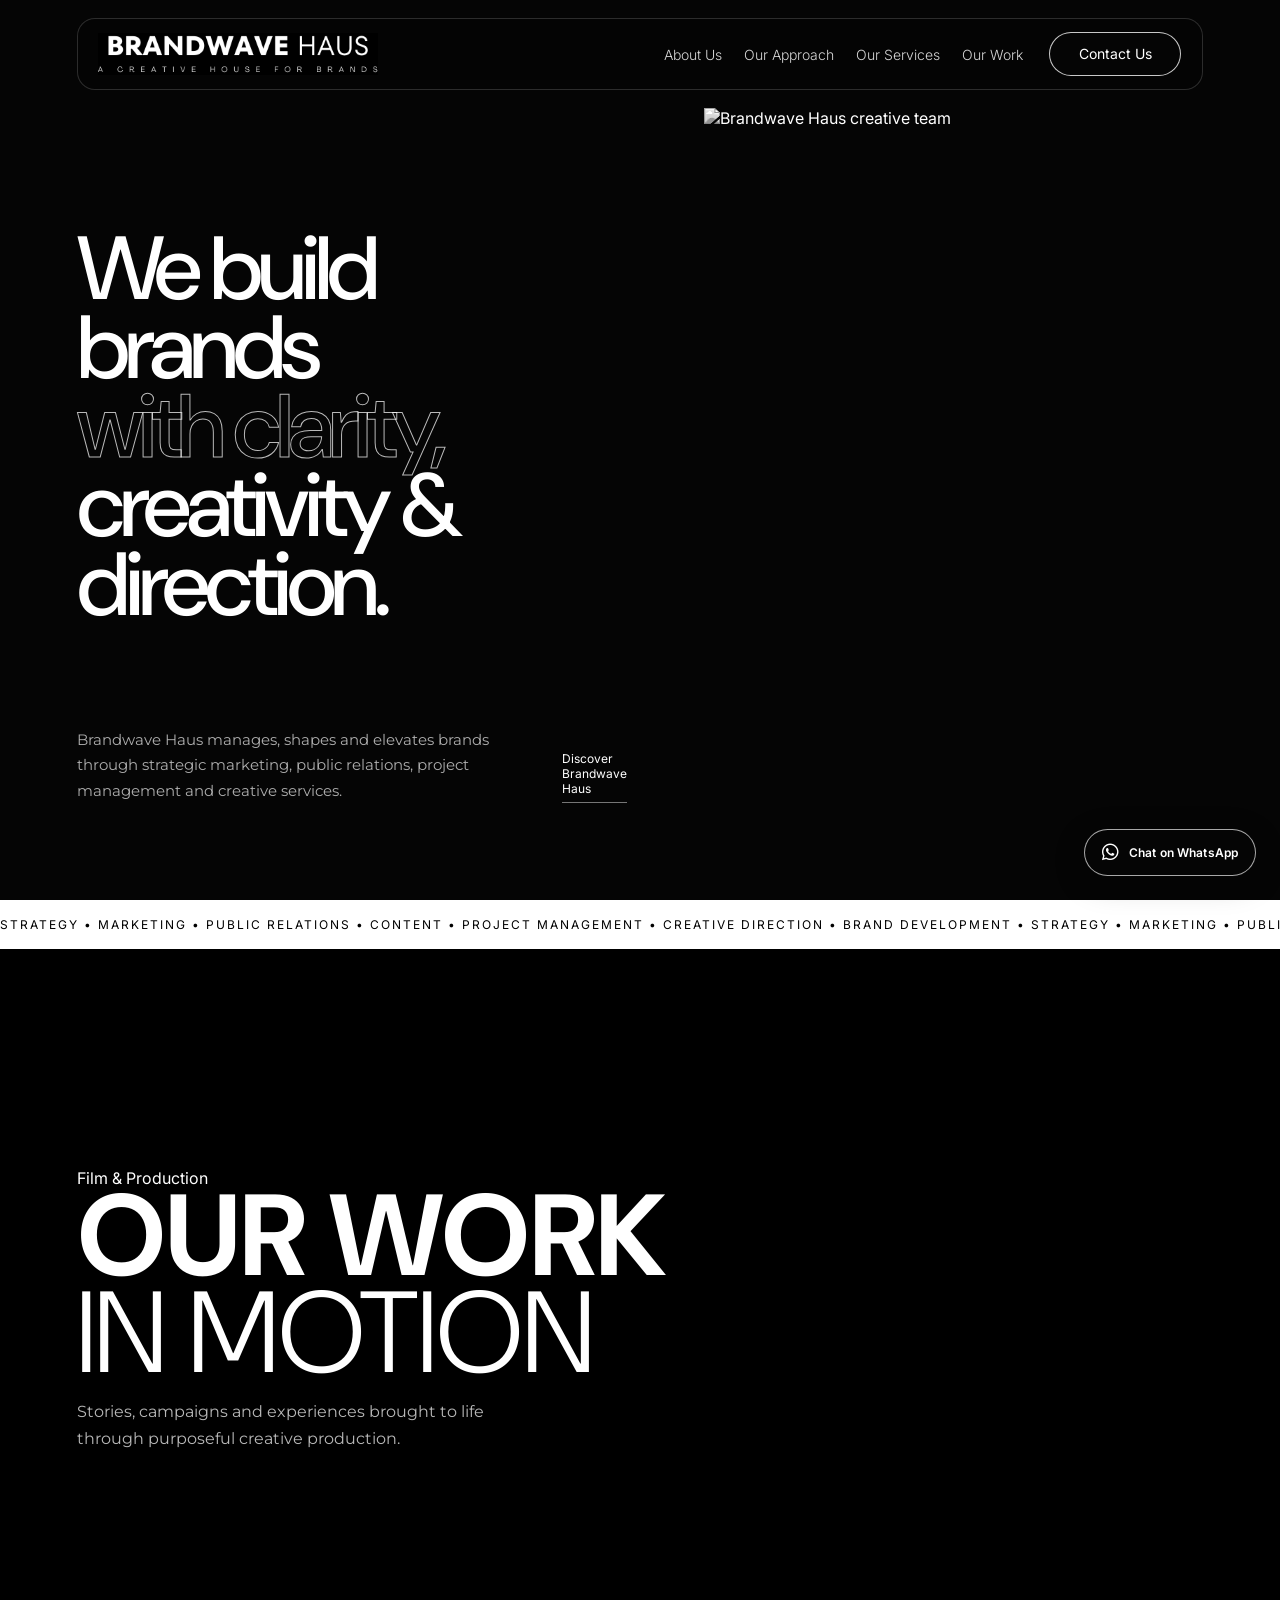
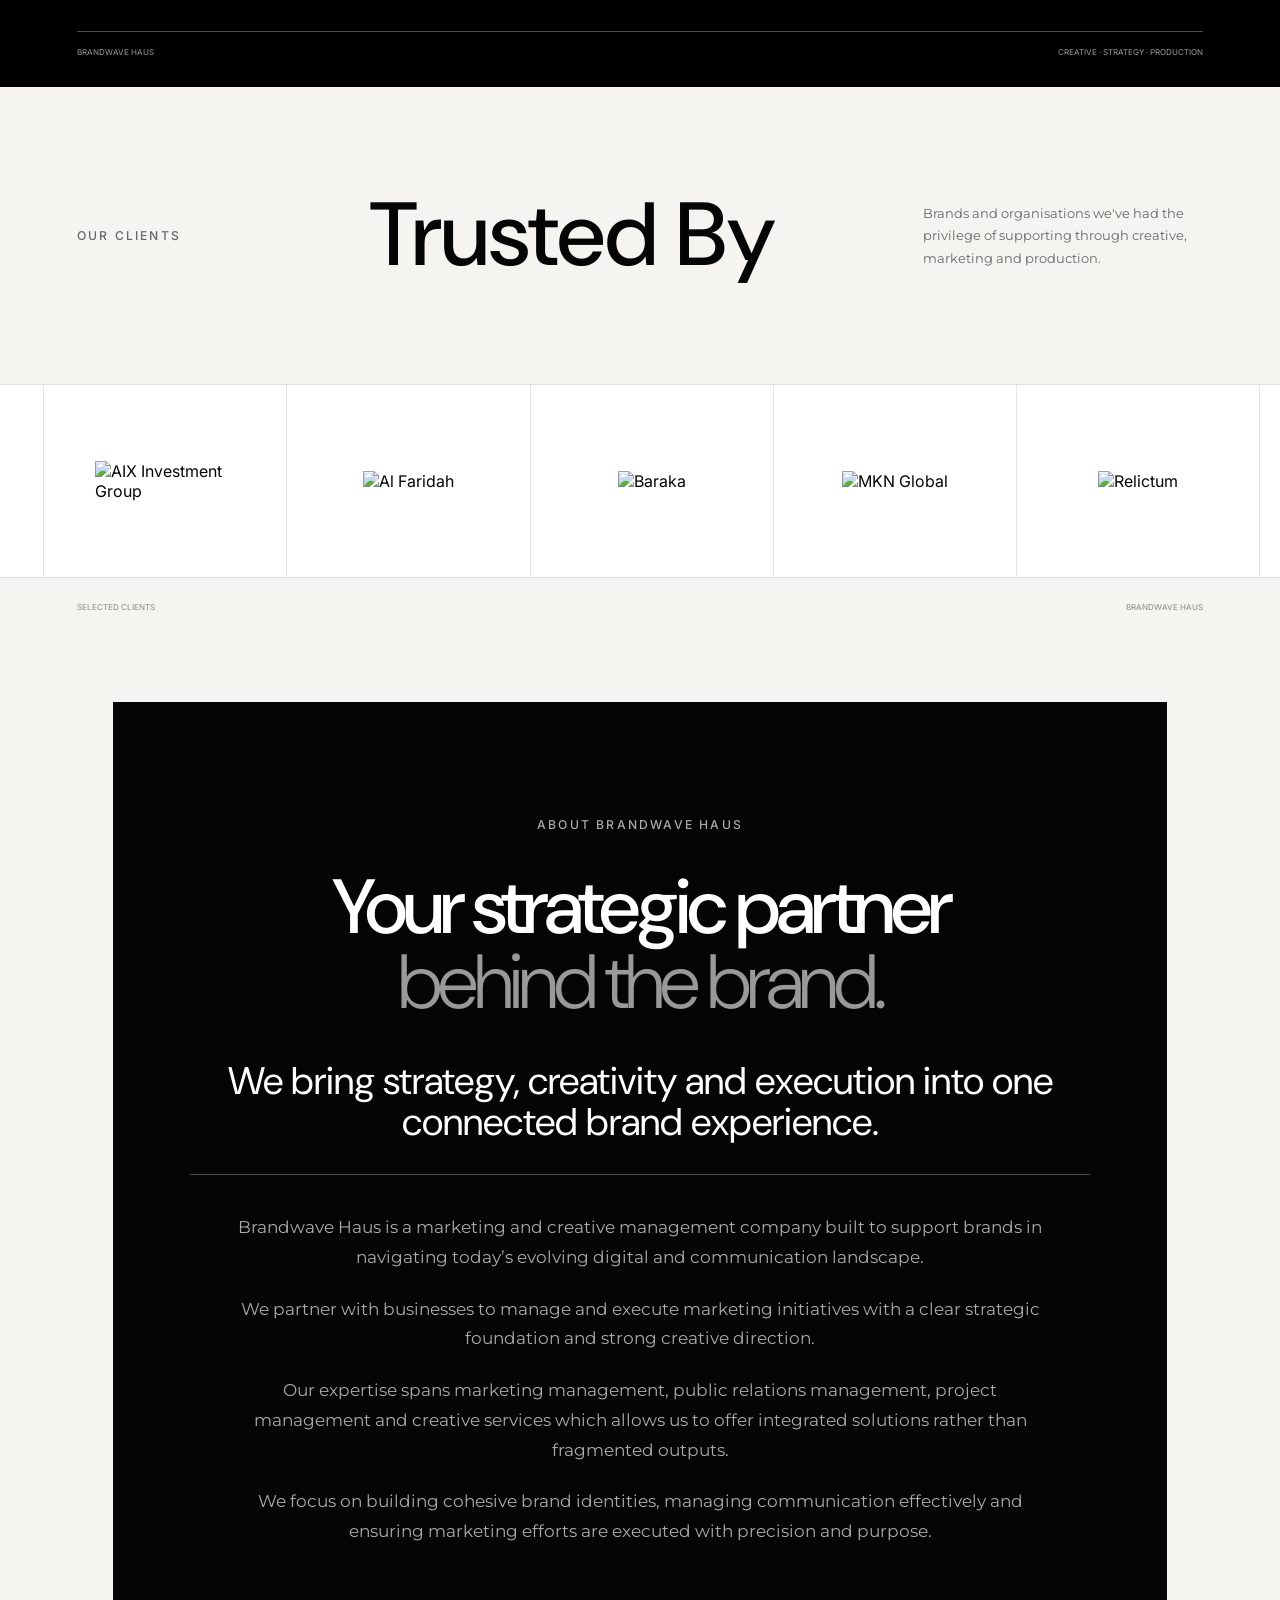
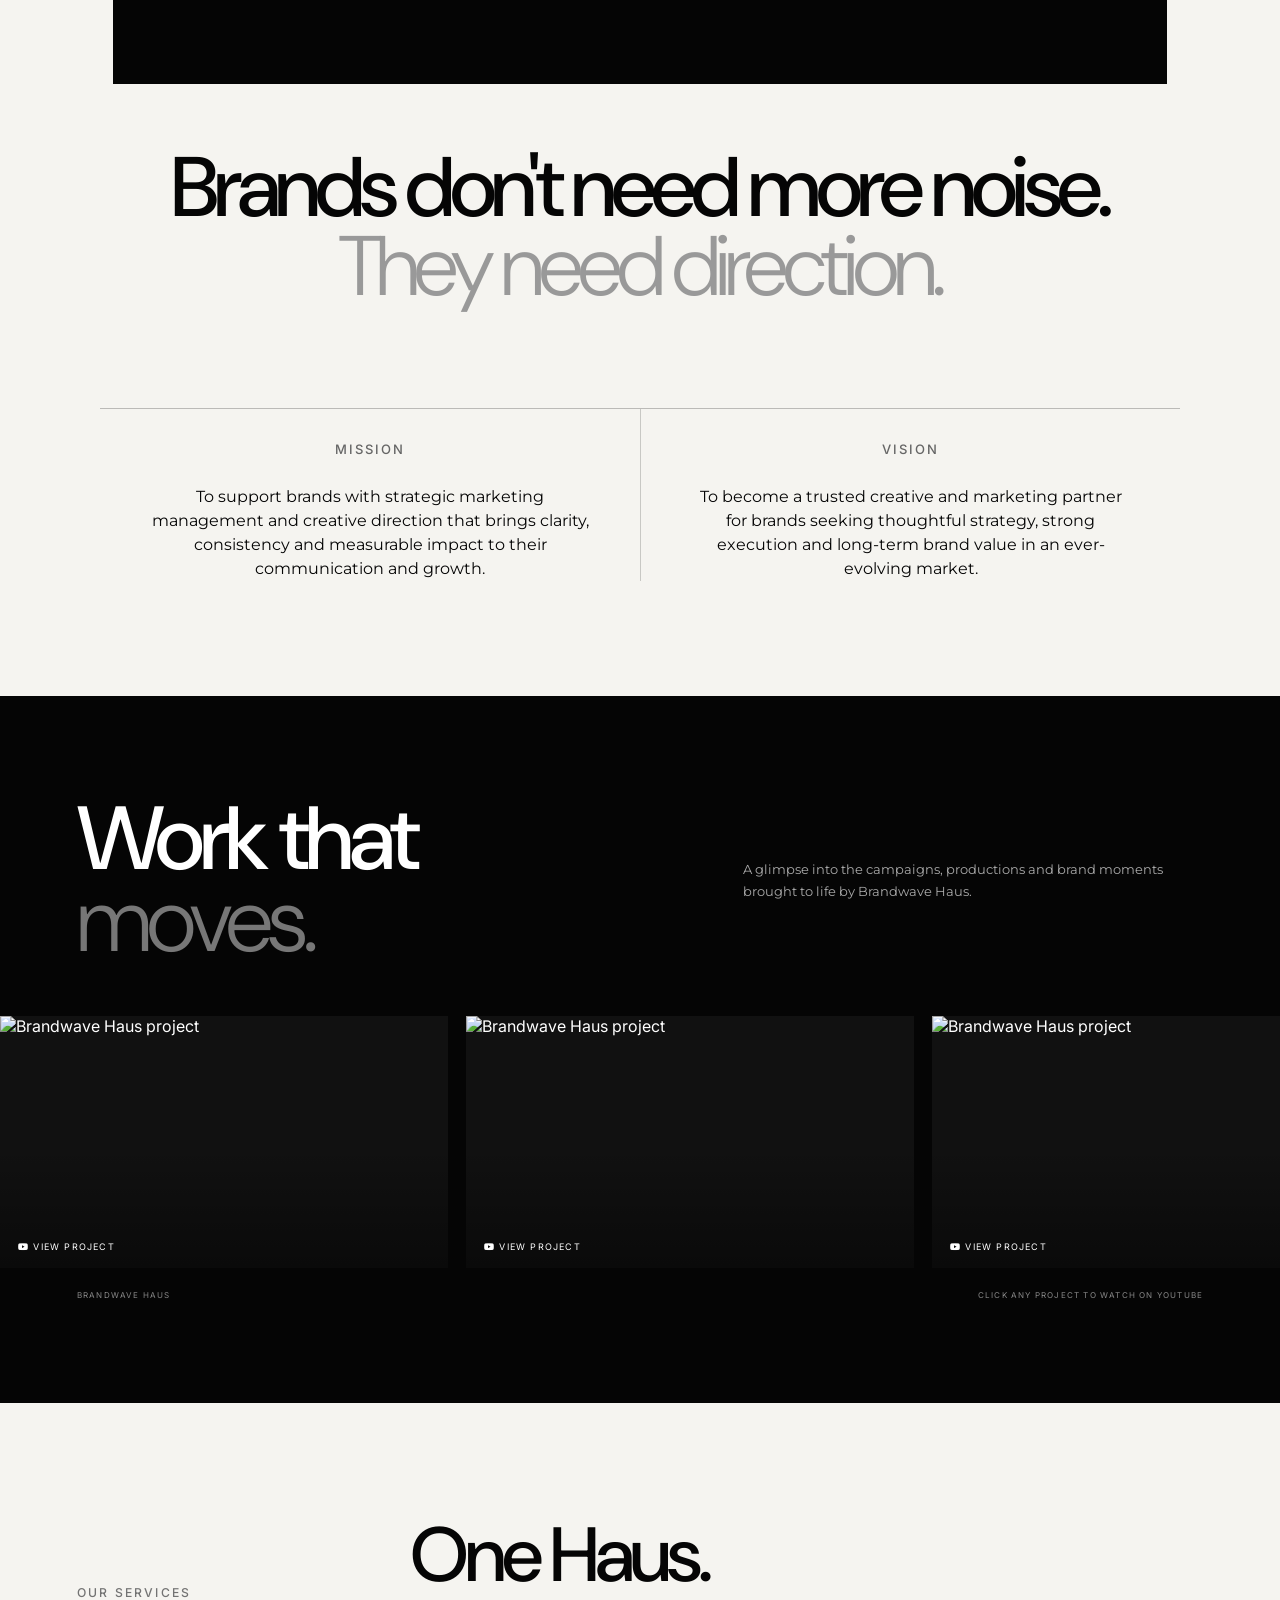
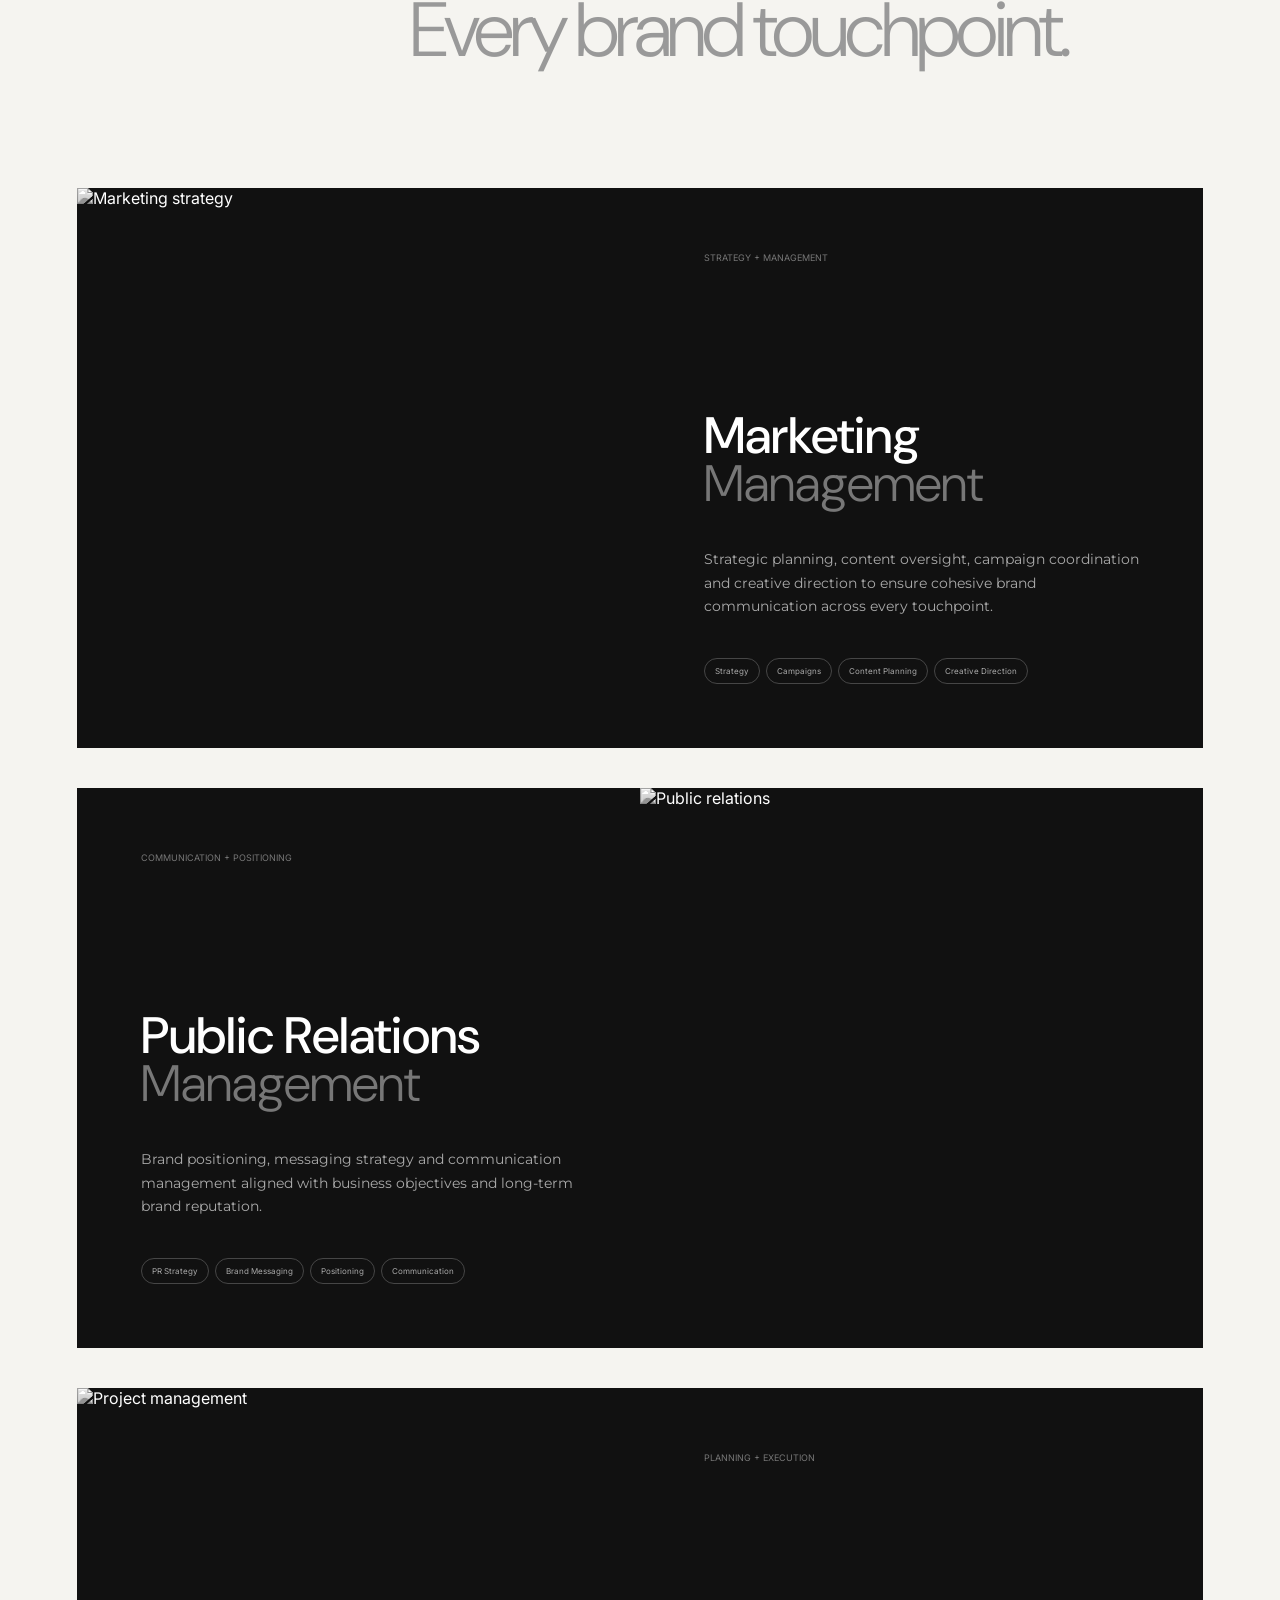
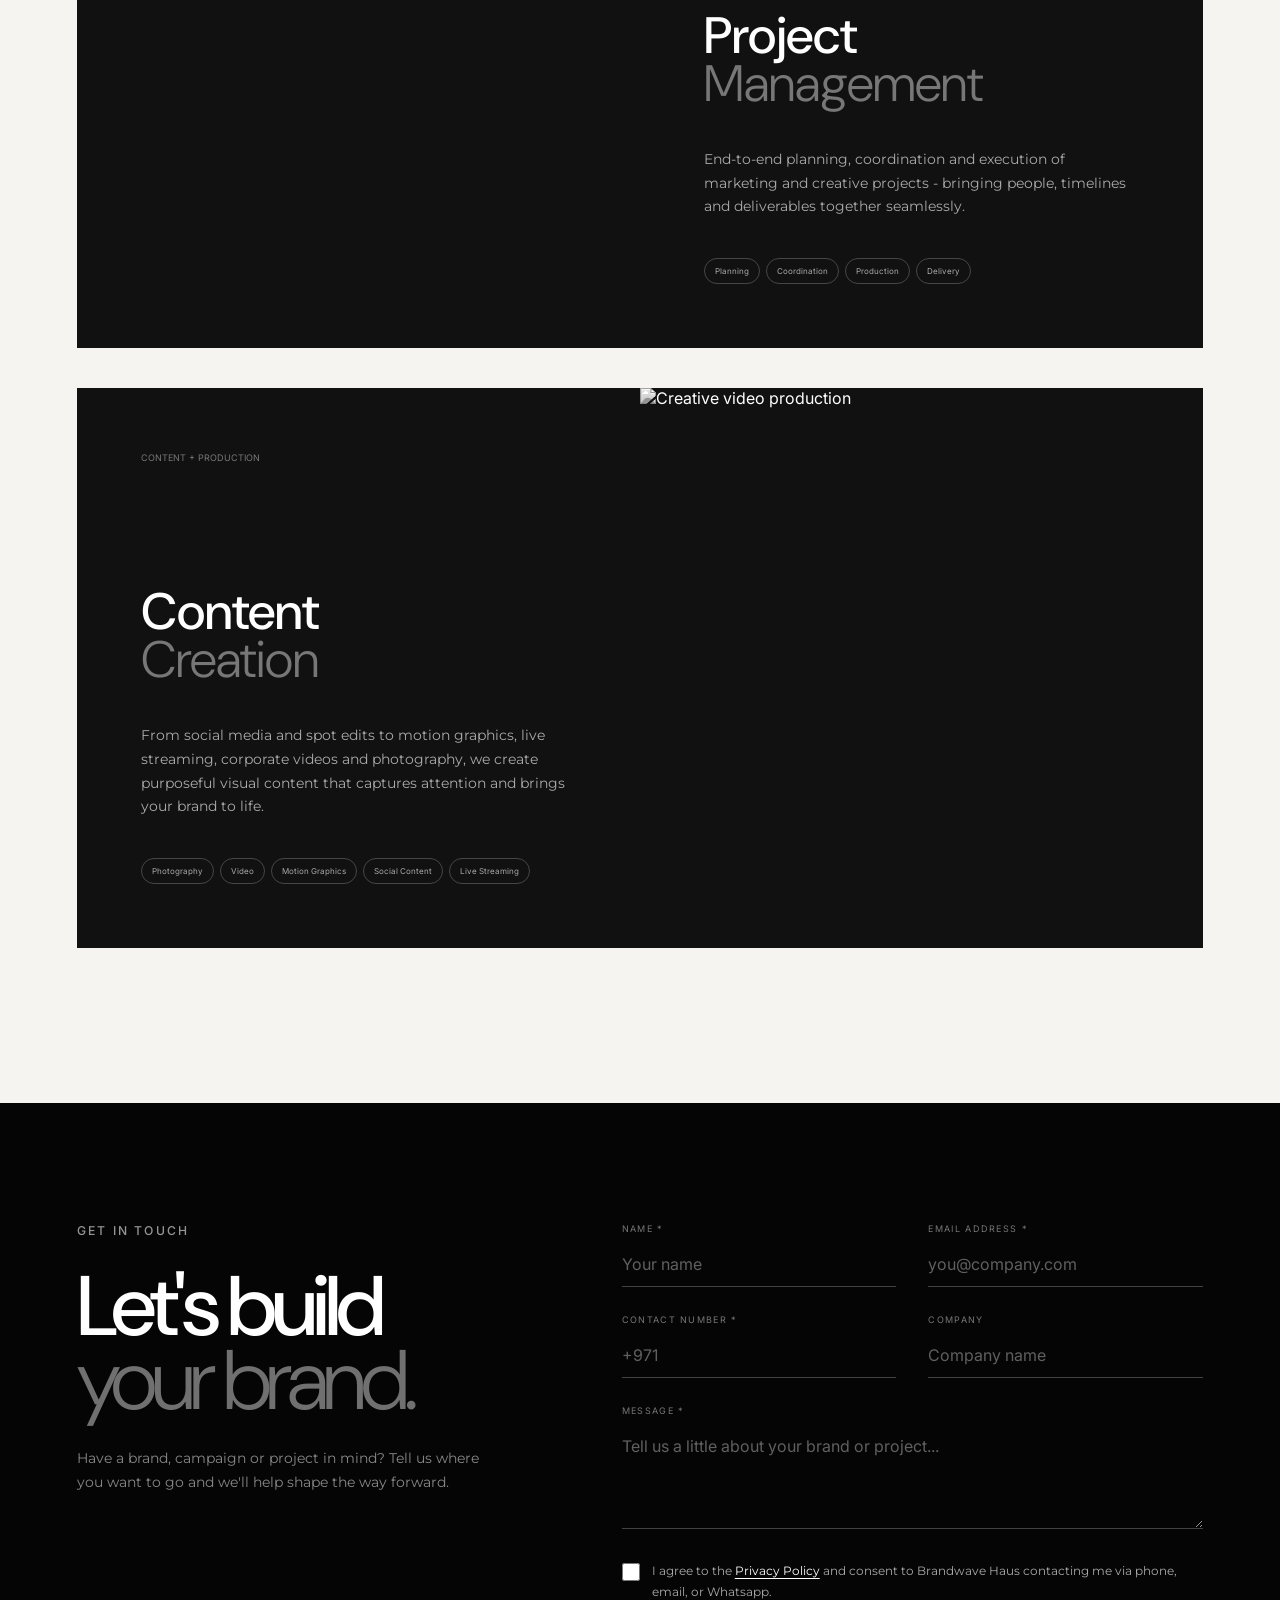
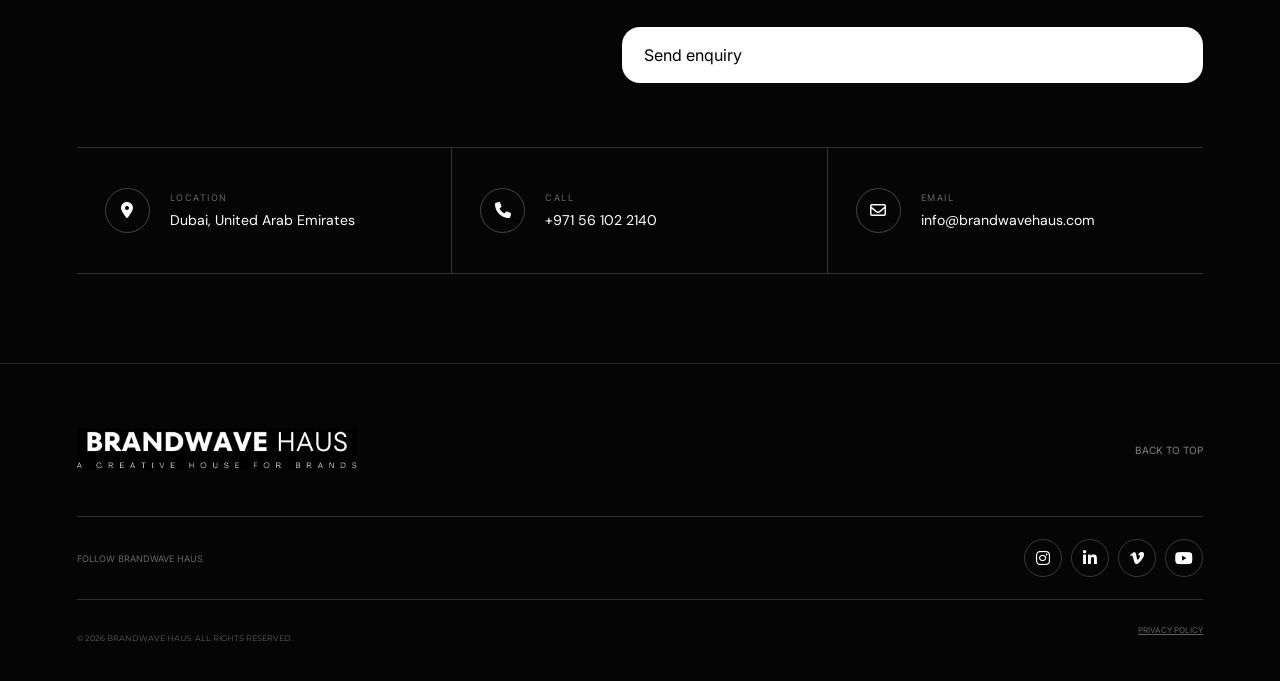
==== commit ba238a3c: "Add files via upload" ====
--- a/index.html
+++ b/index.html
@@ -7,7 +7,7 @@
     <meta name="viewport" content="width=device-width, initial-scale=1">
     <meta name="referrer" content="strict-origin-when-cross-origin">
     <meta name="description" content="Brandwave Haus brings strategic marketing, public relations, project management and creative production together in Dubai.">
-    <link rel="stylesheet" href="./style.css?v=20261006-highres">
+    <link rel="stylesheet" href="./style.css?v=20261006-bright-logo">
 
   </head>
     
@@ -35,7 +35,7 @@
 
   <div class="nav-shell">
 
-    <a class="brand" href="#home"><span class="logo-window"><img src="/brandwave-logo.png?v=20261006-highres" alt="Brandwave Haus — A Creative House for Brands" width="1432" height="1426"></span></a>
+    <a class="brand" href="#home"><span class="logo-window"><img src="/brandwave-logo.png?v=20261006-bright-logo" alt="Brandwave Haus — A Creative House for Brands" width="1122" height="1114"></span></a>
 
 
     <input
@@ -1663,7 +1663,7 @@
     <a
       href="#home"
       class="brand footer-brand"
-    ><span class="logo-window"><img src="/brandwave-logo.png?v=20261006-highres" alt="Brandwave Haus — A Creative House for Brands" width="1432" height="1426"></span></a>
+    ><span class="logo-window"><img src="/brandwave-logo.png?v=20261006-bright-logo" alt="Brandwave Haus — A Creative House for Brands" width="1122" height="1114"></span></a>
 
 
     <a
--- a/style.css
+++ b/style.css
@@ -2868,9 +2868,9 @@
 }
 
 /* Official supplied logo, preserving artwork and slogan placement. */
-.logo-window{display:block;position:relative;width:250px;aspect-ratio:1014 / 144;overflow:hidden;flex-shrink:0;background:#000}
-.logo-window img{position:absolute;top:0;left:0;width:141.2229%;max-width:none;height:auto;transform:translate(-14.595%,-43.058%)}
-@media(max-width:820px){.logo-window{width:210px}}
+.logo-window{display:block;position:relative;width:280px;aspect-ratio:798 / 120;overflow:hidden;flex-shrink:0;background:#000}
+.logo-window img{position:absolute;top:0;left:0;width:140.6015%;max-width:none;height:auto;transform:translate(-14.5276%,-42.6391%)}
+@media(max-width:820px){.logo-window{width:230px}}
 @media(max-width:380px){.logo-window{width:180px}}
 
 /* Required enquiry consent above the submit button. */
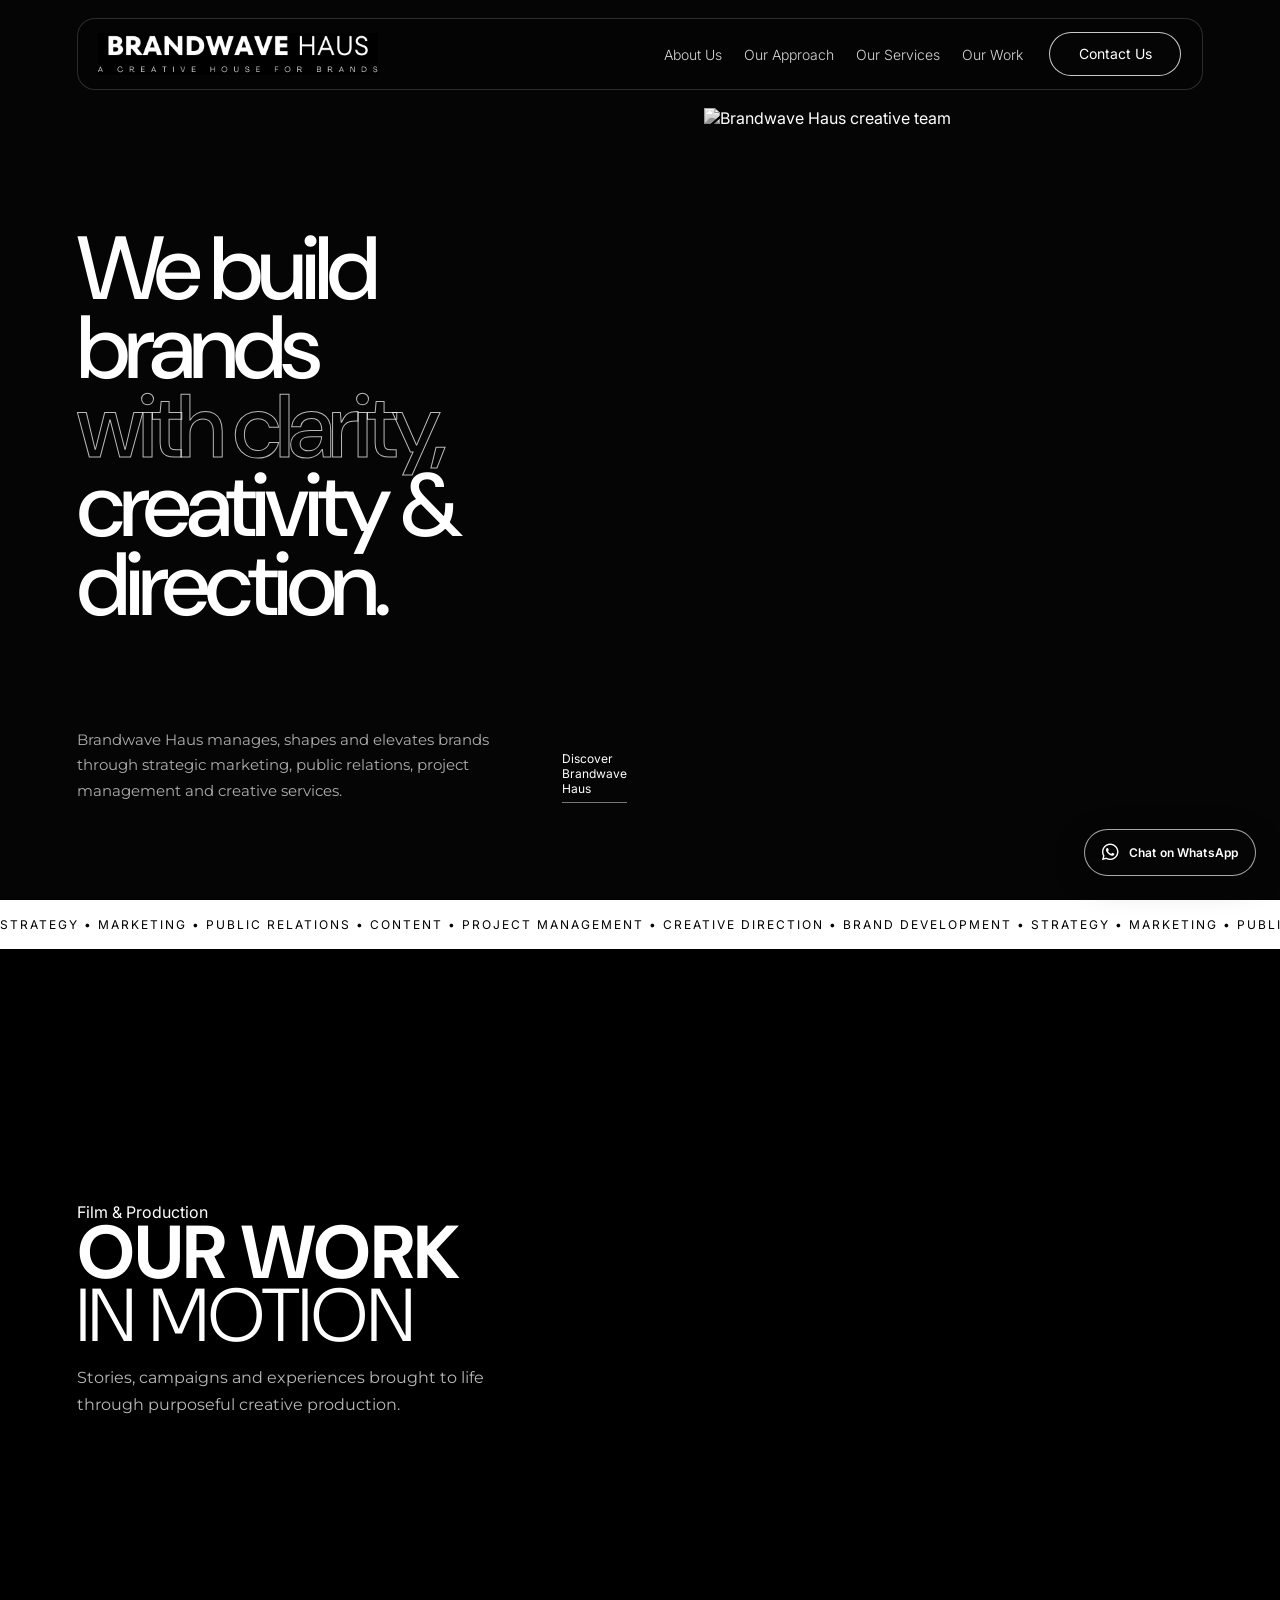
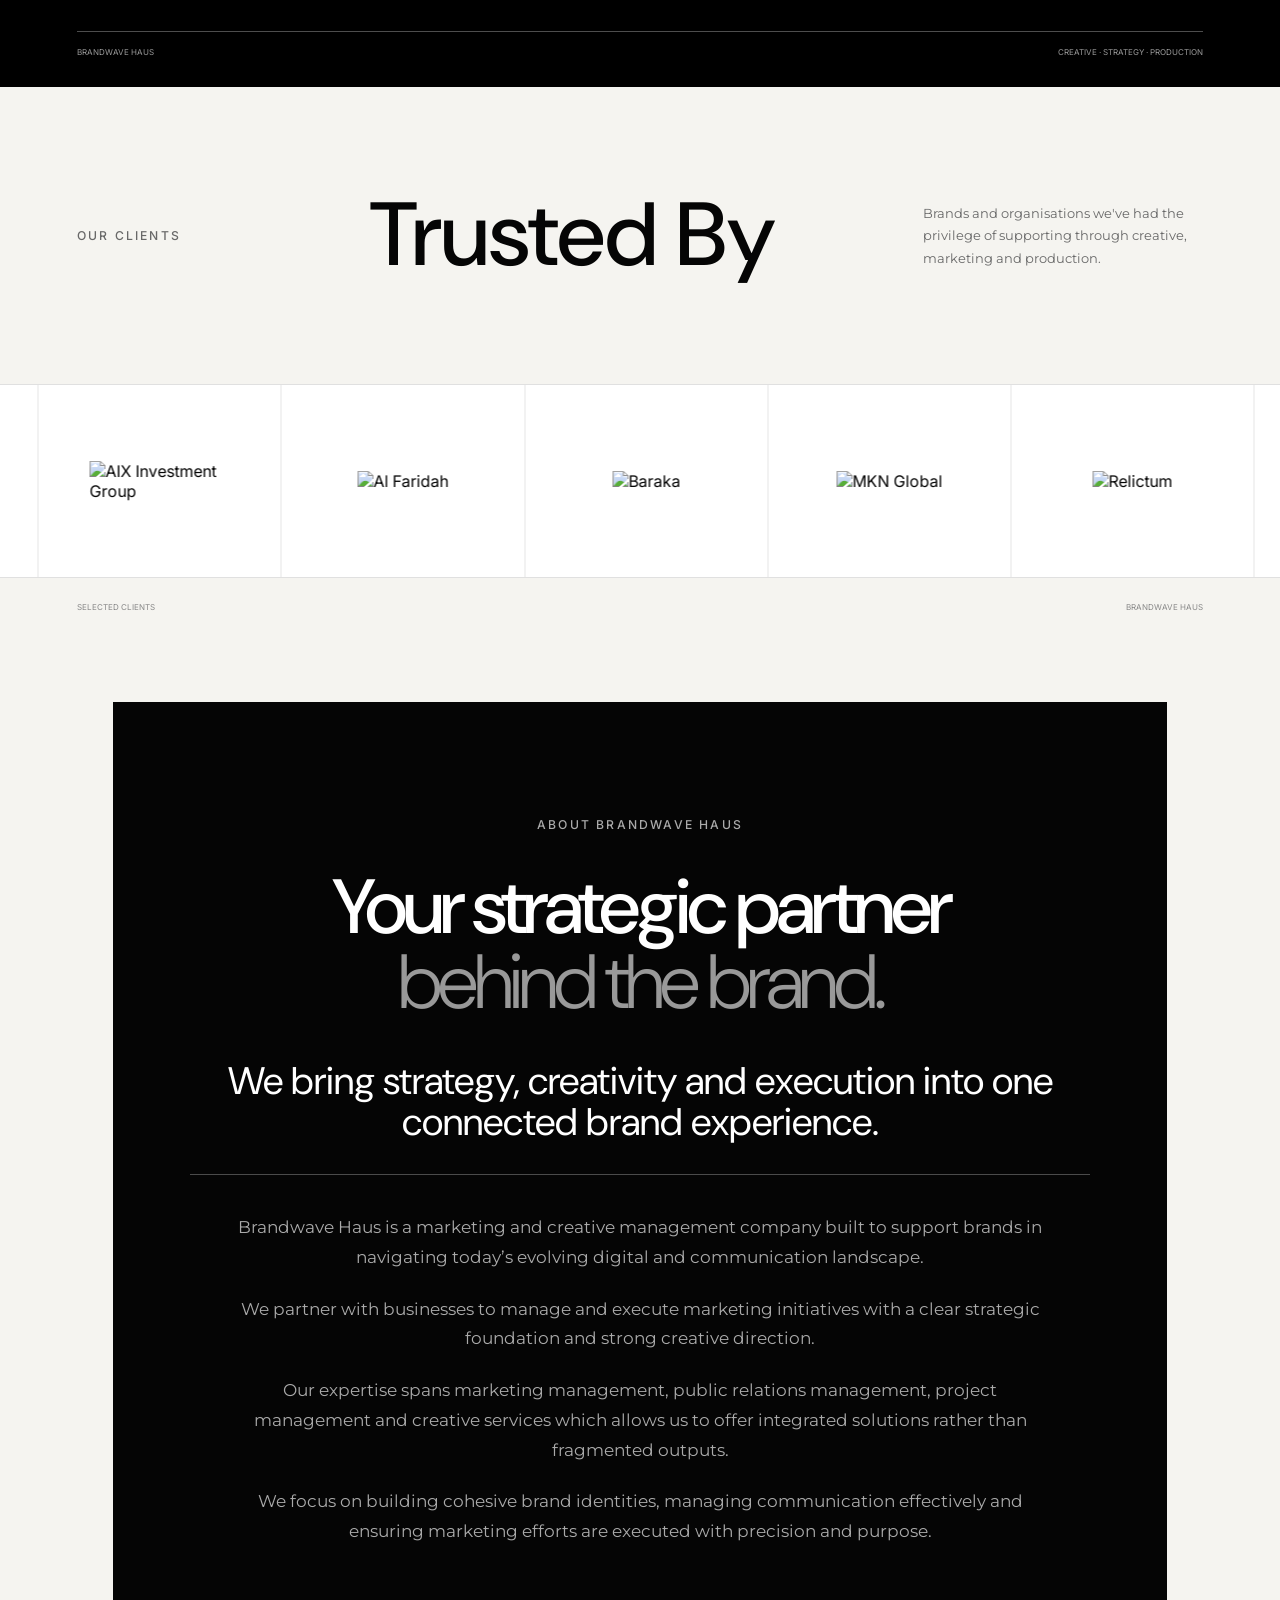
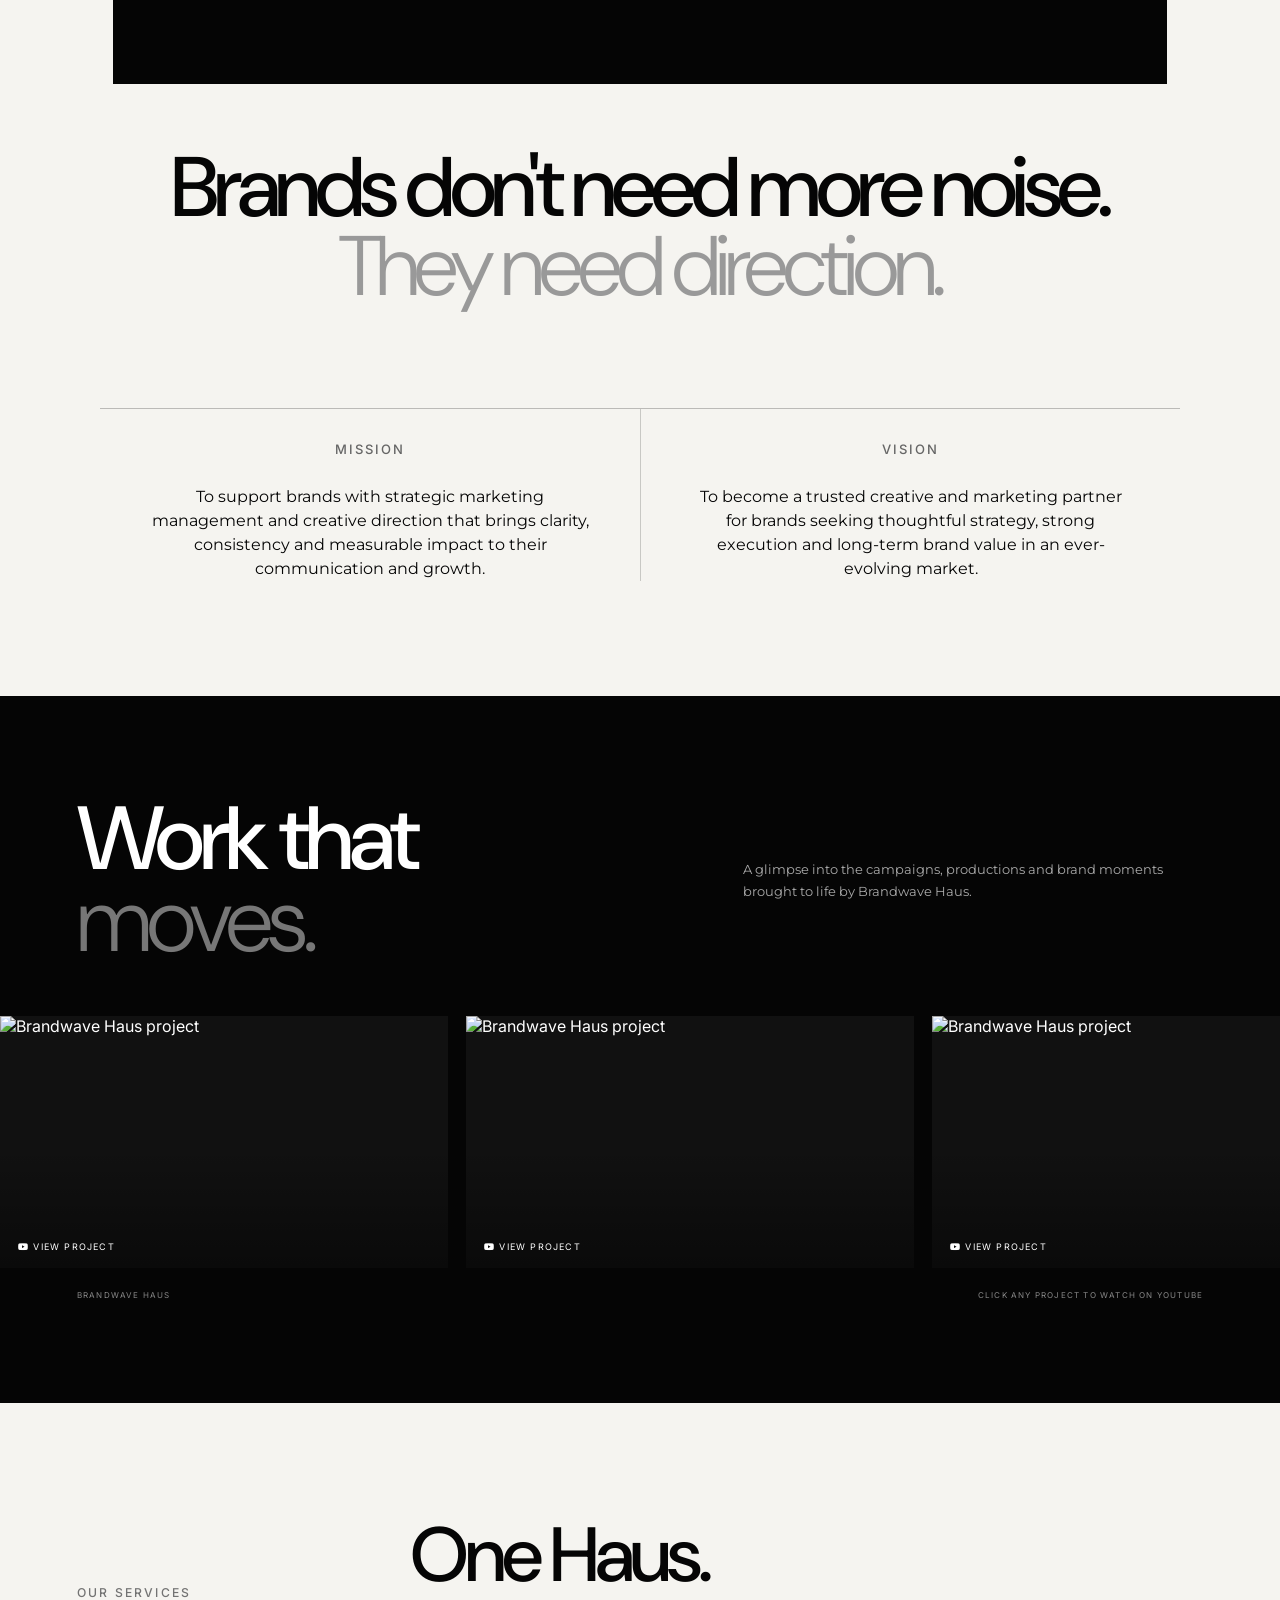
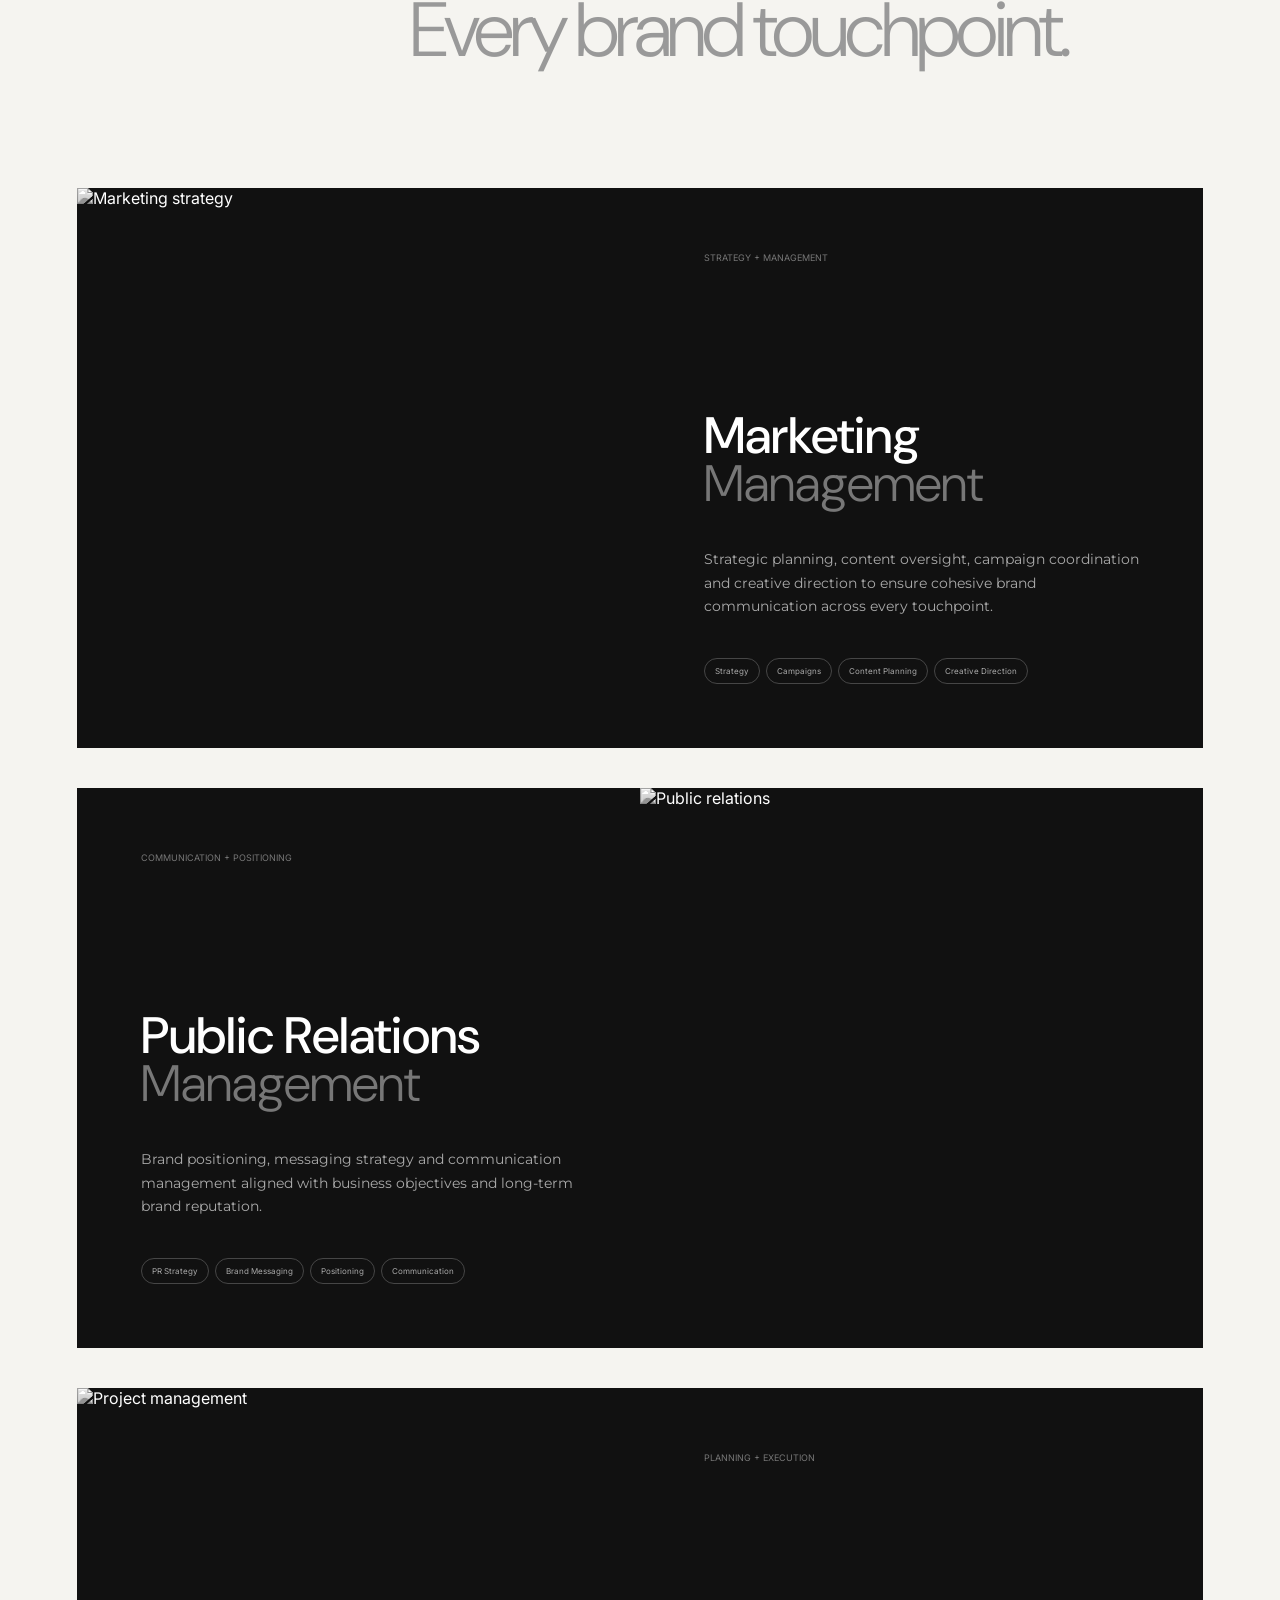
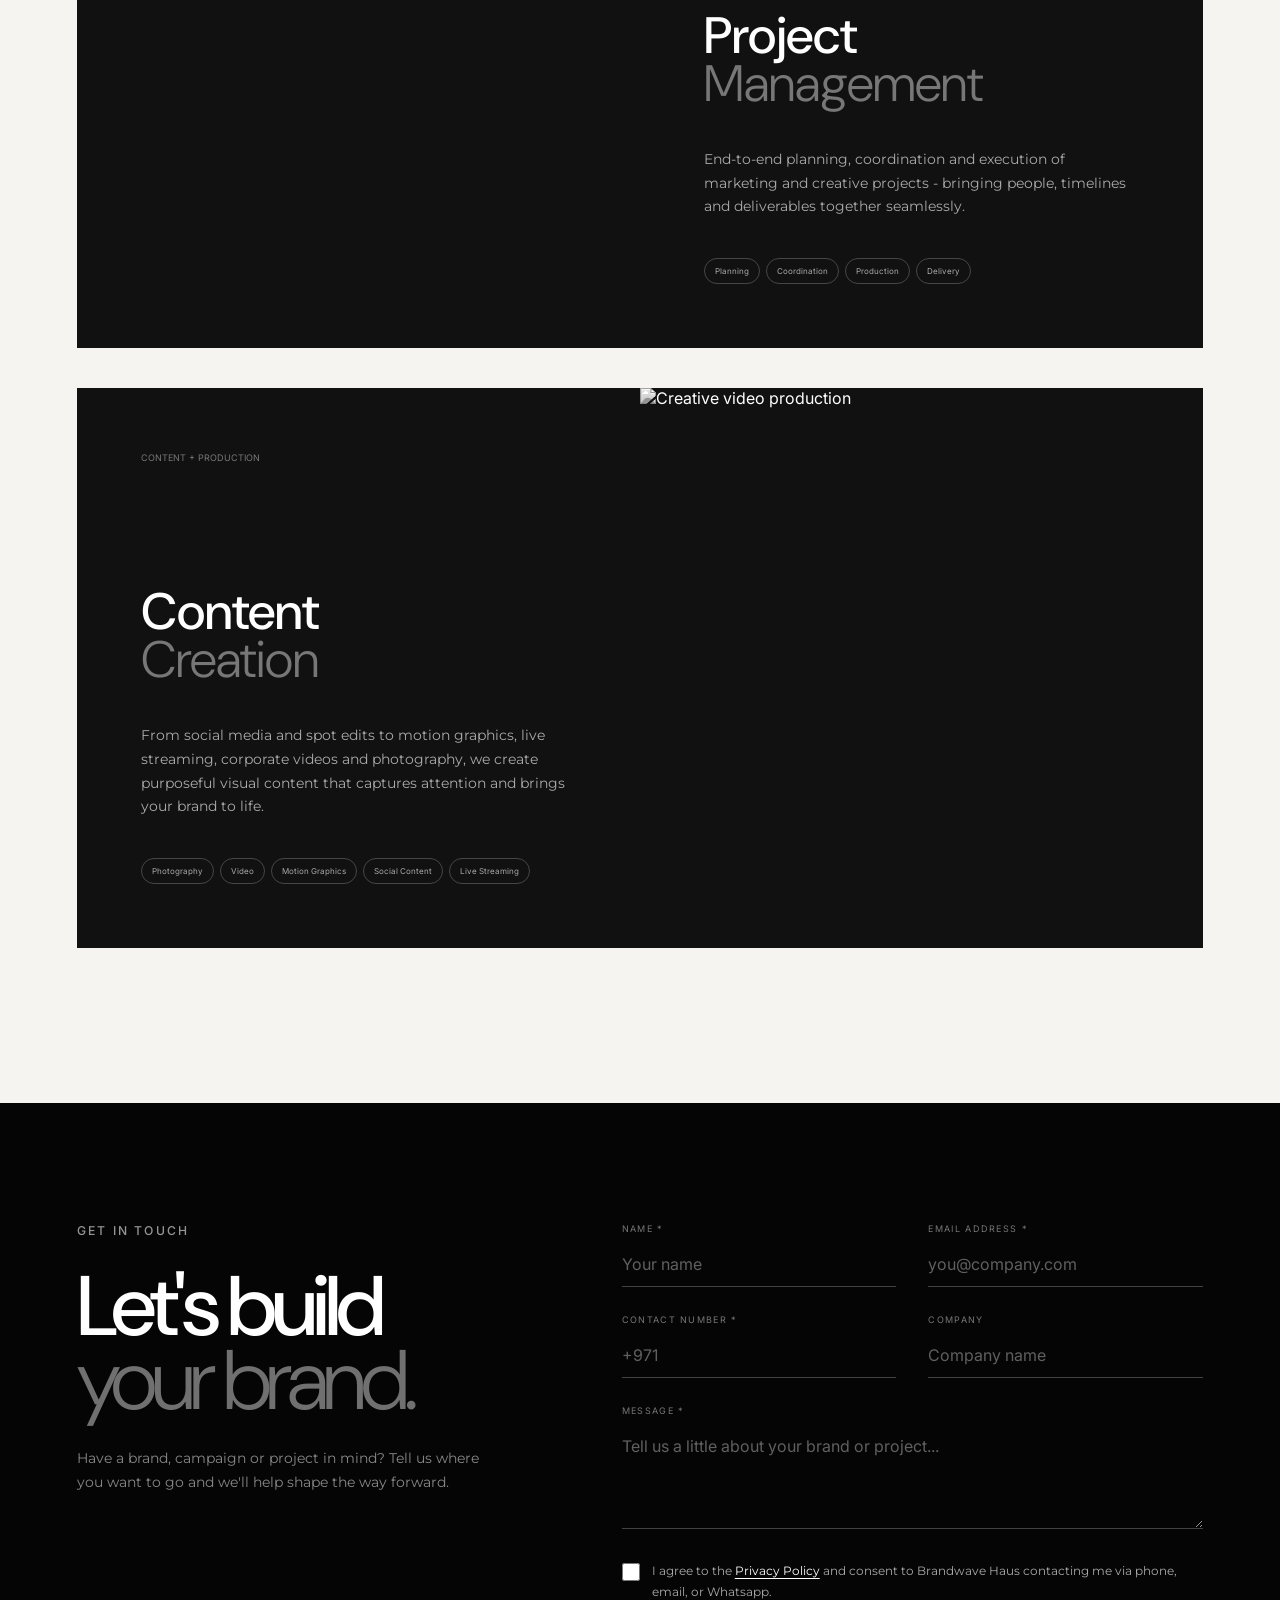
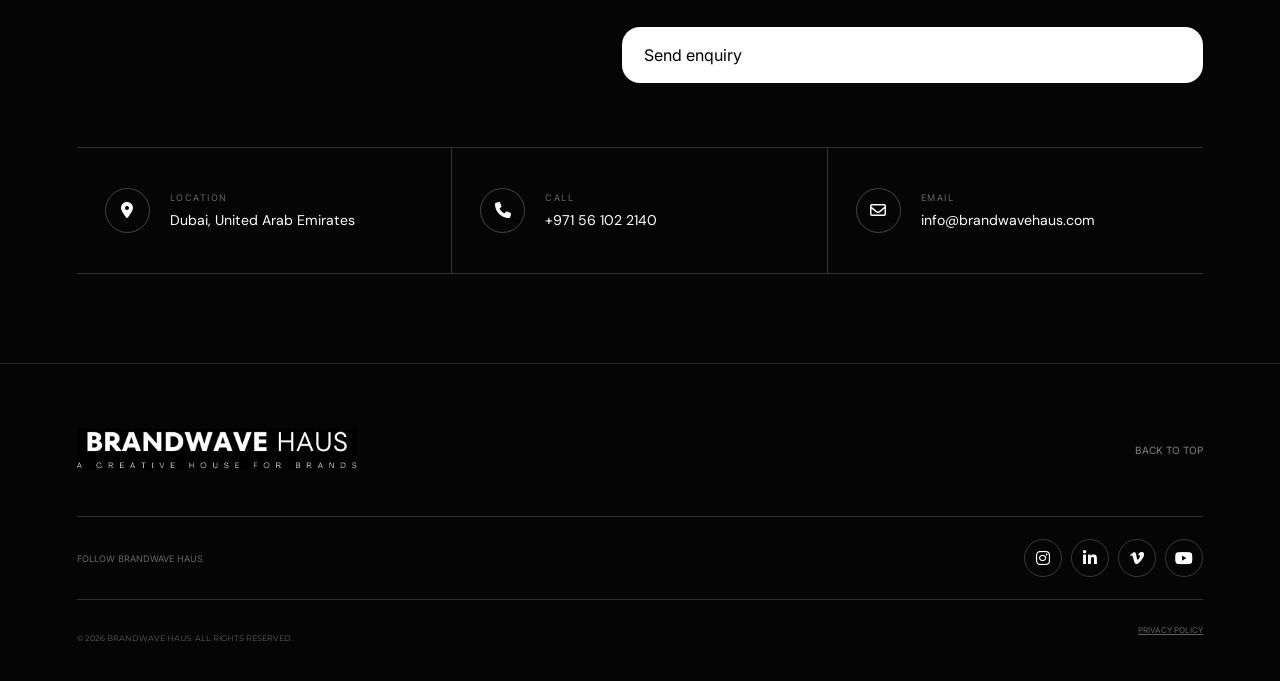
==== commit 236fd189: "Add files via upload" ====
--- a/index.html
+++ b/index.html
@@ -7,7 +7,7 @@
     <meta name="viewport" content="width=device-width, initial-scale=1">
     <meta name="referrer" content="strict-origin-when-cross-origin">
     <meta name="description" content="Brandwave Haus brings strategic marketing, public relations, project management and creative production together in Dubai.">
-    <link rel="stylesheet" href="./style.css?v=20261006-bright-logo">
+    <link rel="stylesheet" href="./style.css?v=20261006-motion-35">
 
   </head>
     
--- a/style.css
+++ b/style.css
@@ -1003,7 +1003,7 @@
 
   font-family: var(--heading-font);
 
-  font-size: clamp(65px,9vw,150px);
+  font-size: clamp(42.25px,5.85vw,97.5px);
 
   line-height: .84;
 }
@@ -1842,7 +1842,7 @@
   .service-content { padding: 30px 24px; }
   .work-in-motion { height: clamp(480px, 75svh, 660px); min-height: 480px; }
   .work-video-content { padding: 72px var(--side-space); }
-  .work-video-content h2 { font-size: clamp(48px, 11vw, 84px); line-height: .92; }
+  .work-video-content h2 { font-size: clamp(31.2px, 7.15vw, 54.6px); line-height: .92; }
   .work-video-content p { max-width: 340px; font-size: 13px; }
   .work-video-bottom { gap: 16px; font-size: 7px; bottom: 24px; }
   .clients { padding: 72px 0 60px; }
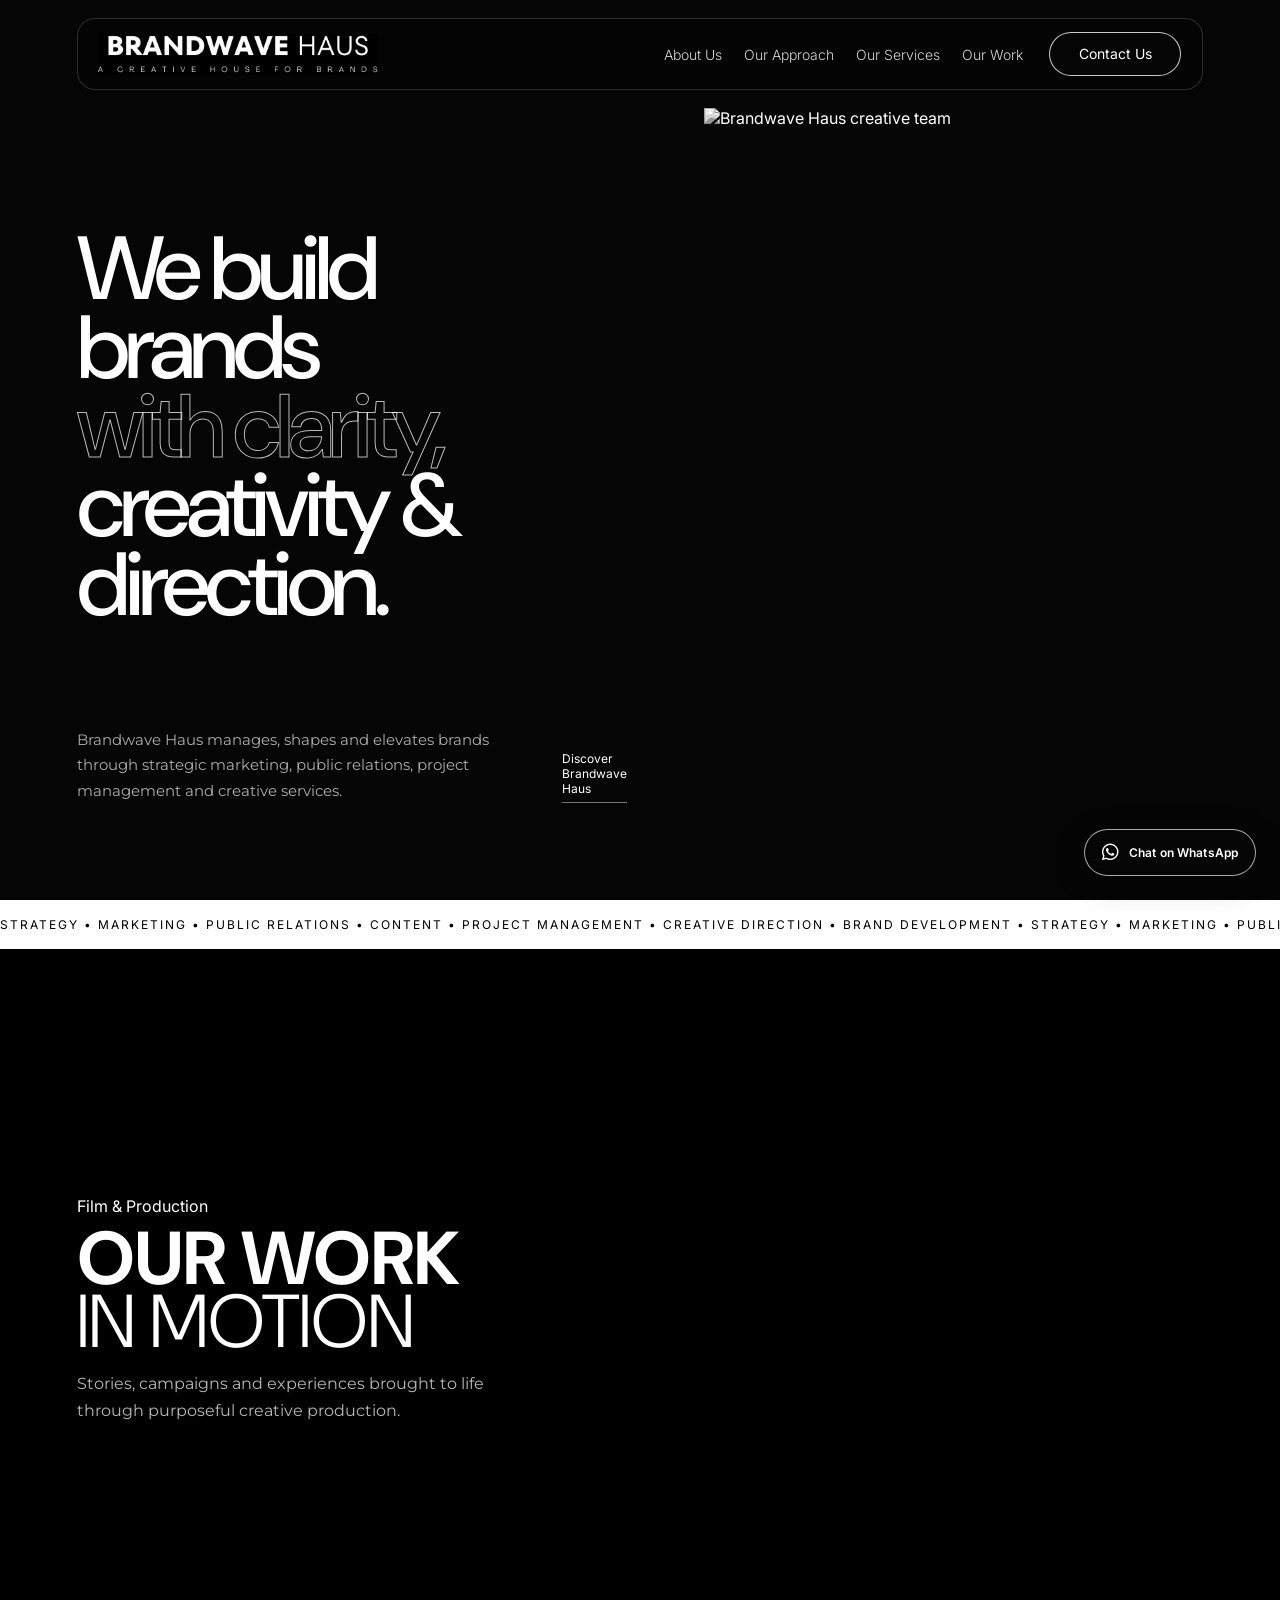
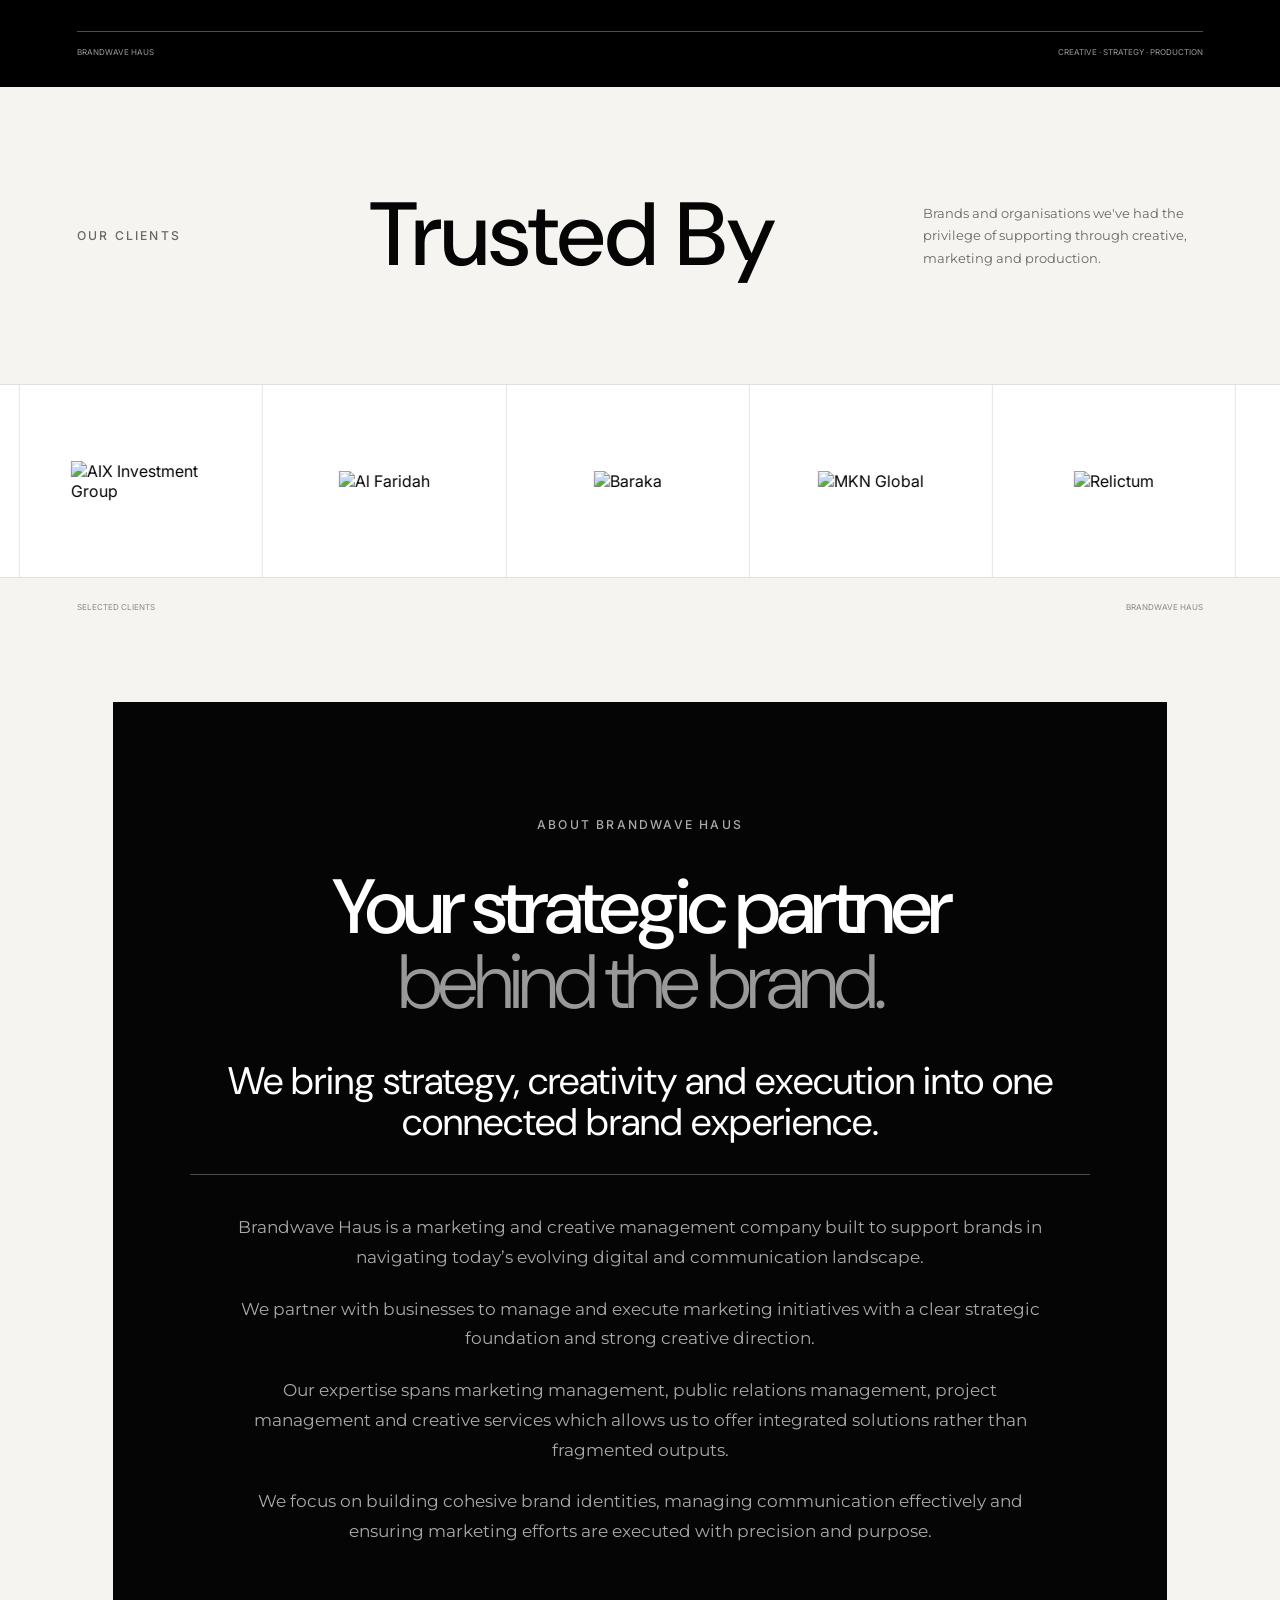
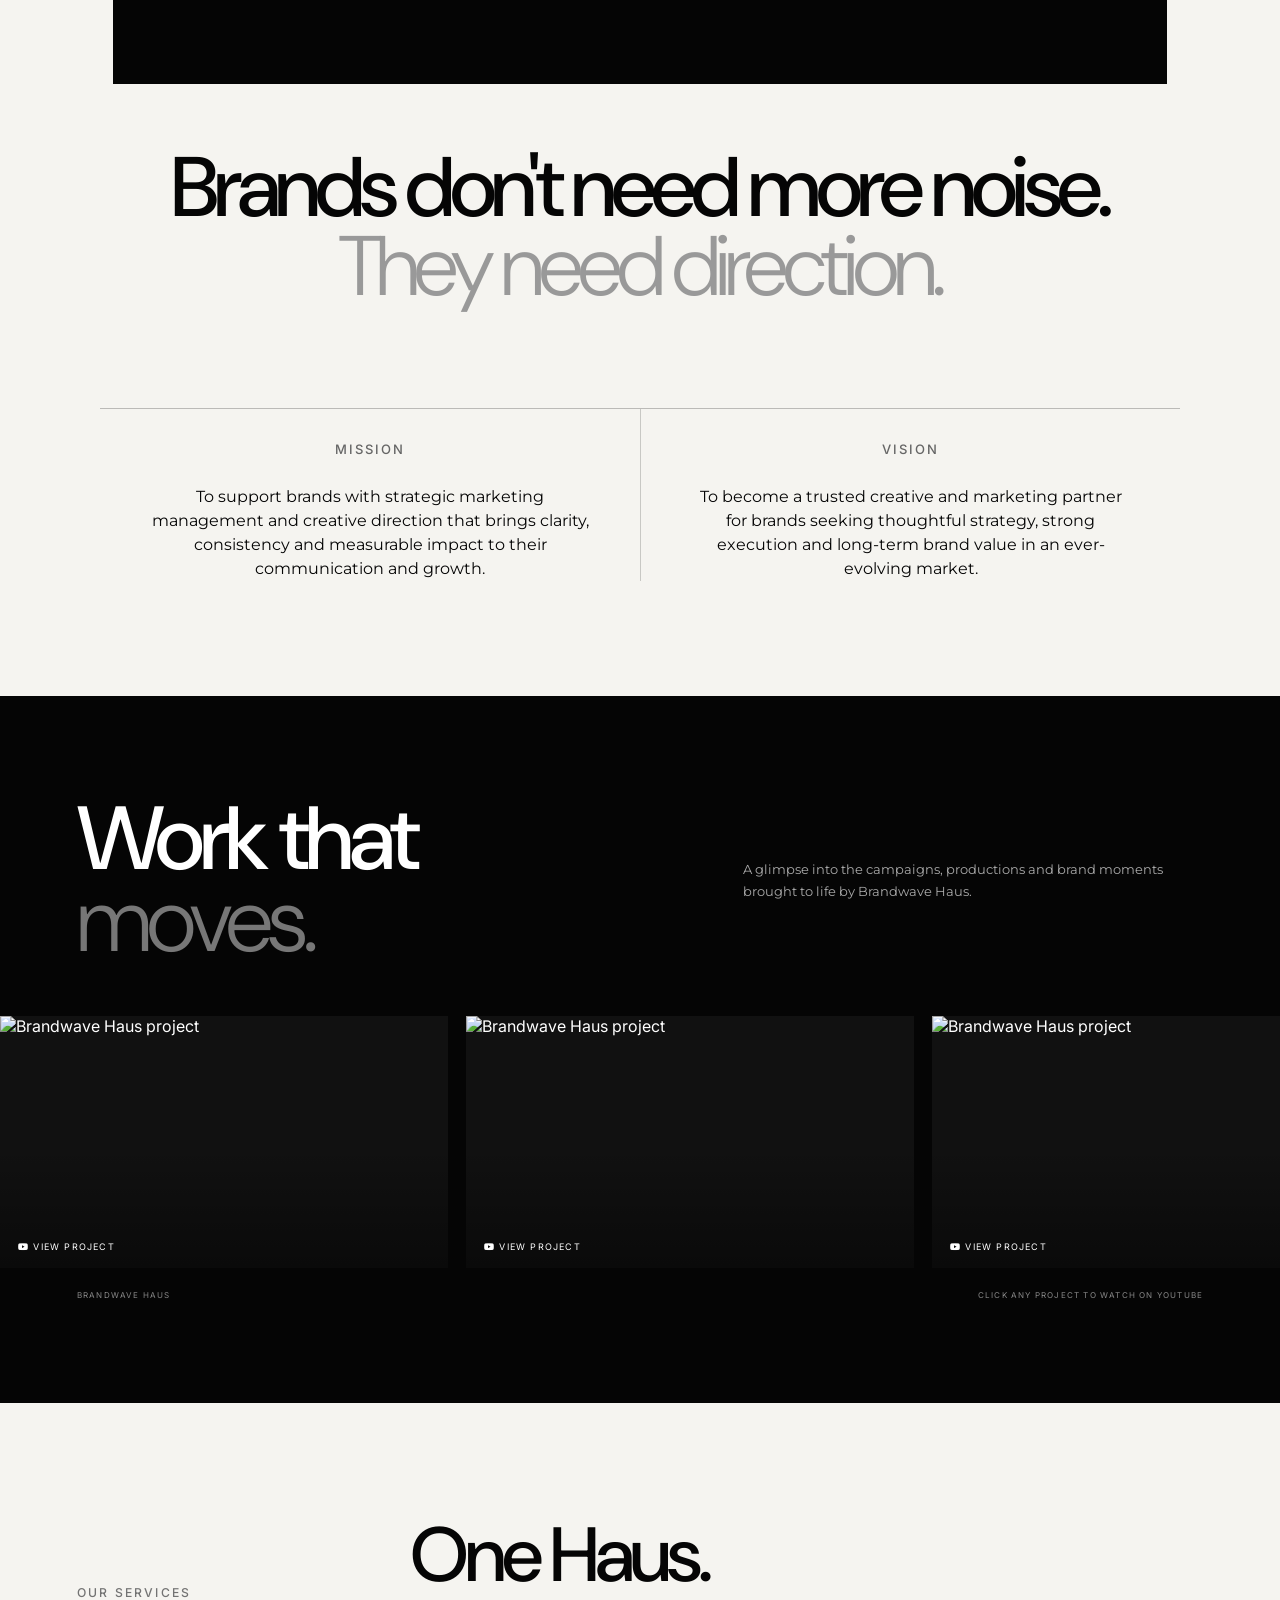
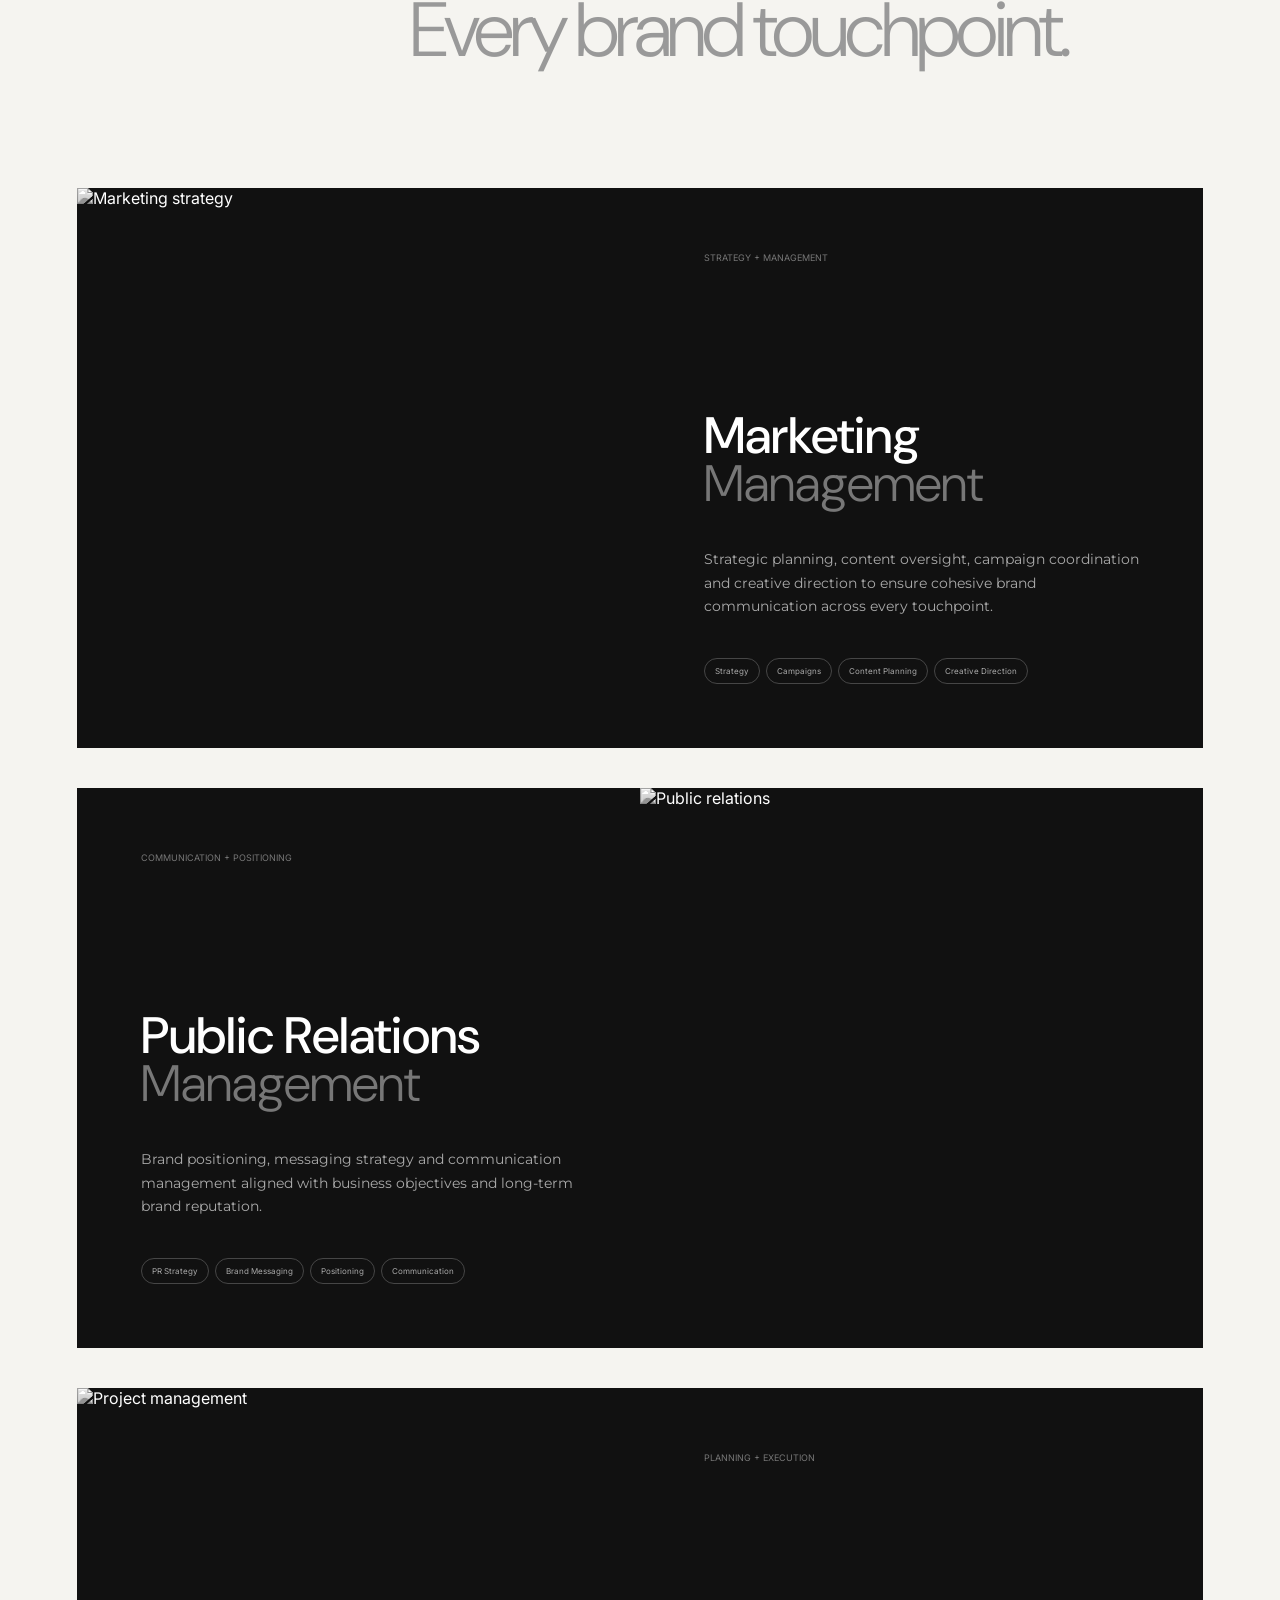
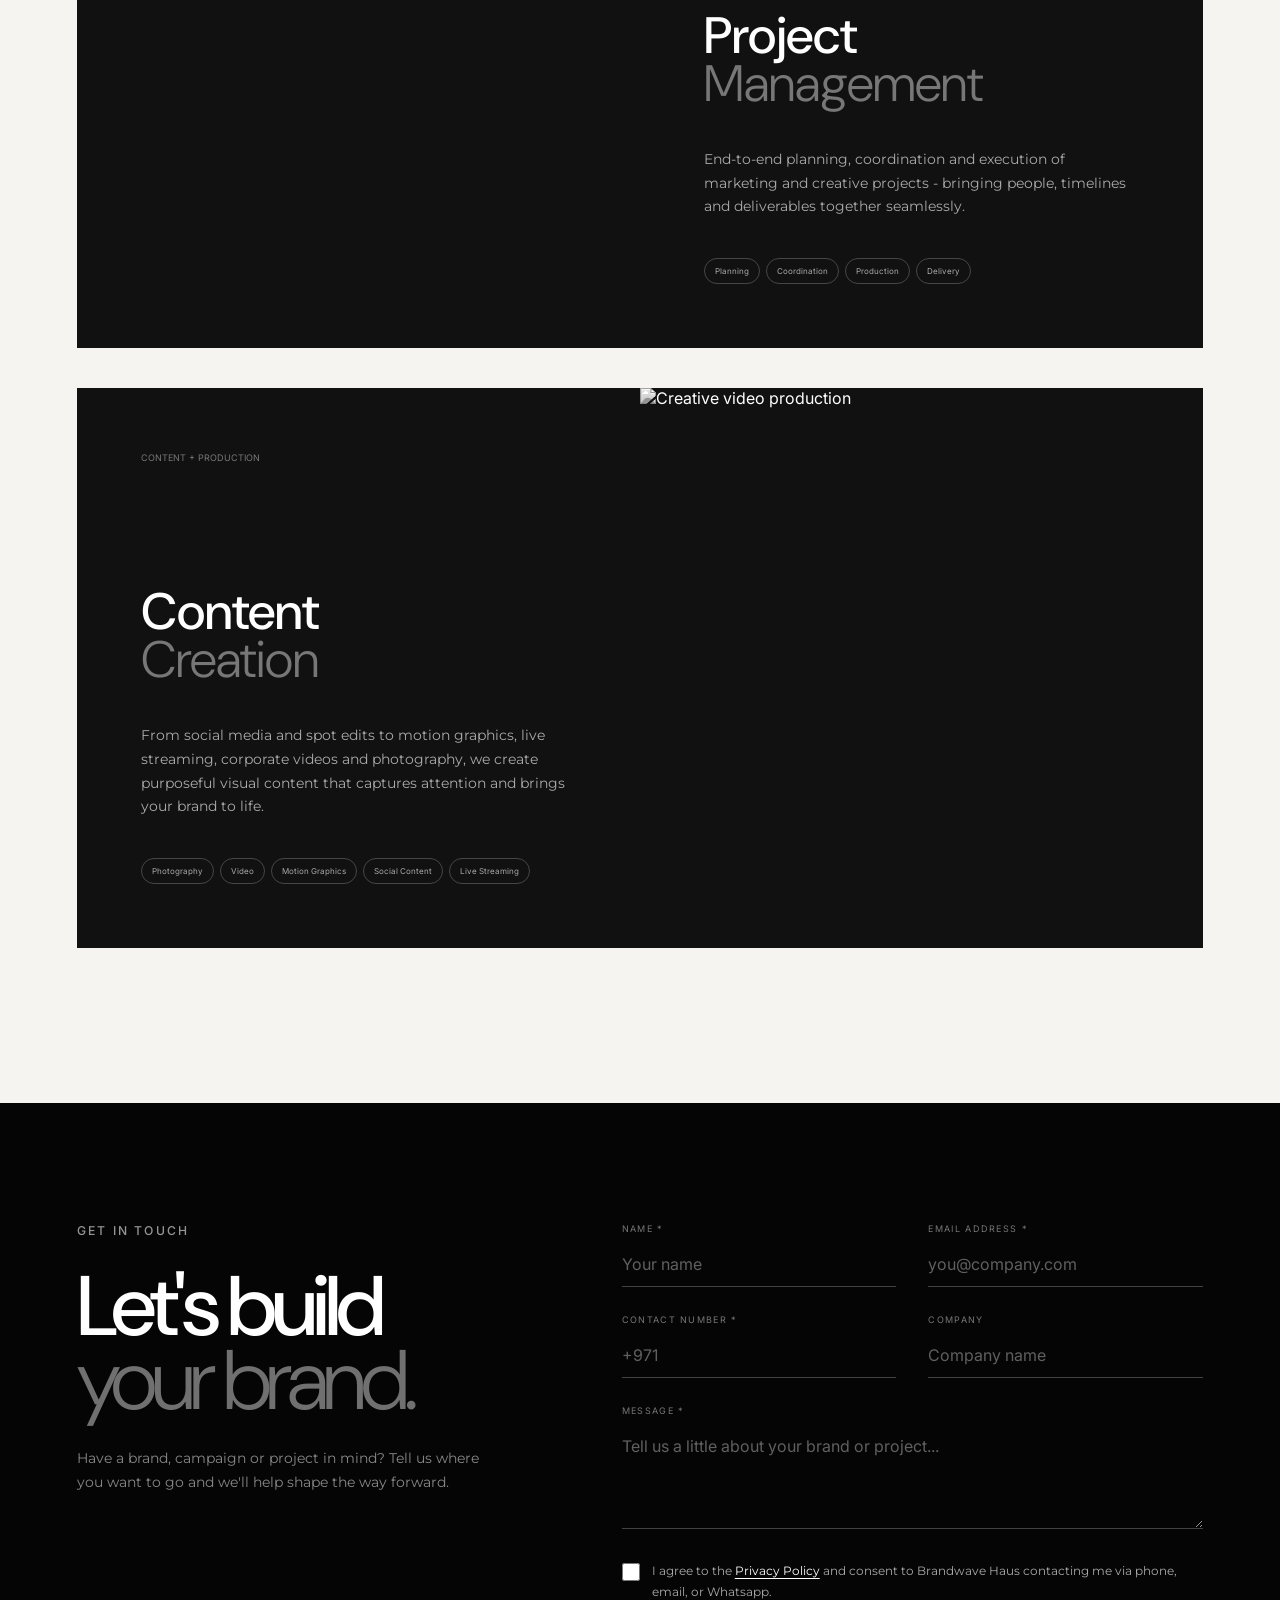
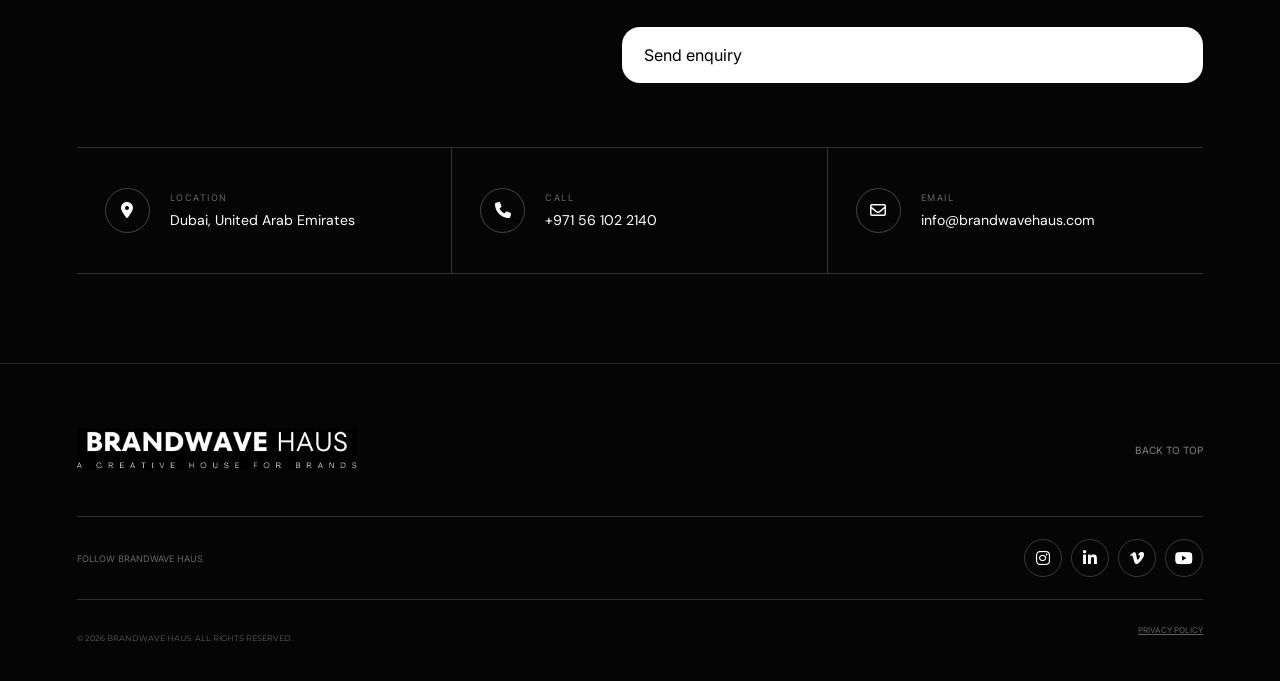
==== commit 67b9ac71: "Add files via upload" ====
--- a/index.html
+++ b/index.html
@@ -7,7 +7,7 @@
     <meta name="viewport" content="width=device-width, initial-scale=1">
     <meta name="referrer" content="strict-origin-when-cross-origin">
     <meta name="description" content="Brandwave Haus brings strategic marketing, public relations, project management and creative production together in Dubai.">
-    <link rel="stylesheet" href="./style.css?v=20261006-motion-35">
+    <link rel="stylesheet" href="./style.css?v=20261006-motion-gap12">
 
   </head>
     
--- a/style.css
+++ b/style.css
@@ -999,7 +999,7 @@
 }
 
 .work-video-content h2 {
-  margin: 0;
+  margin: 12px 0 0;
 
   font-family: var(--heading-font);
 
